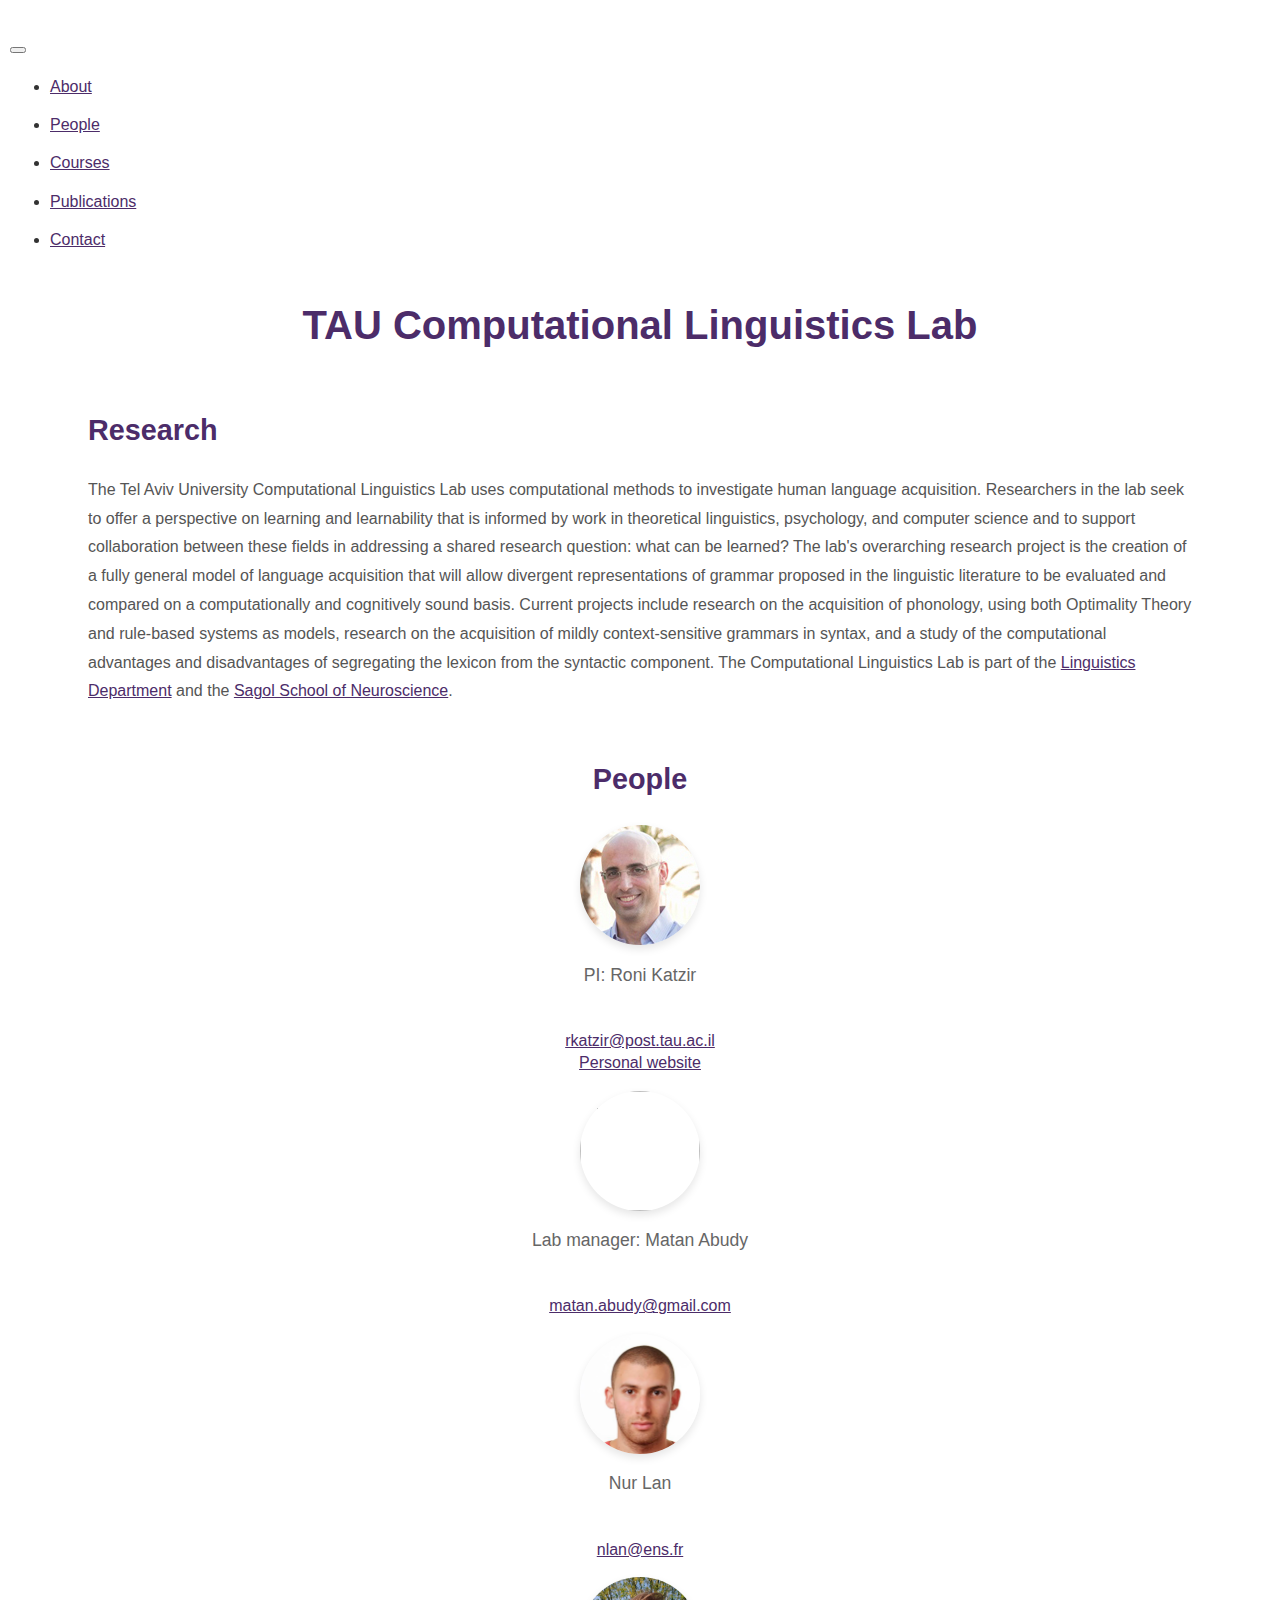
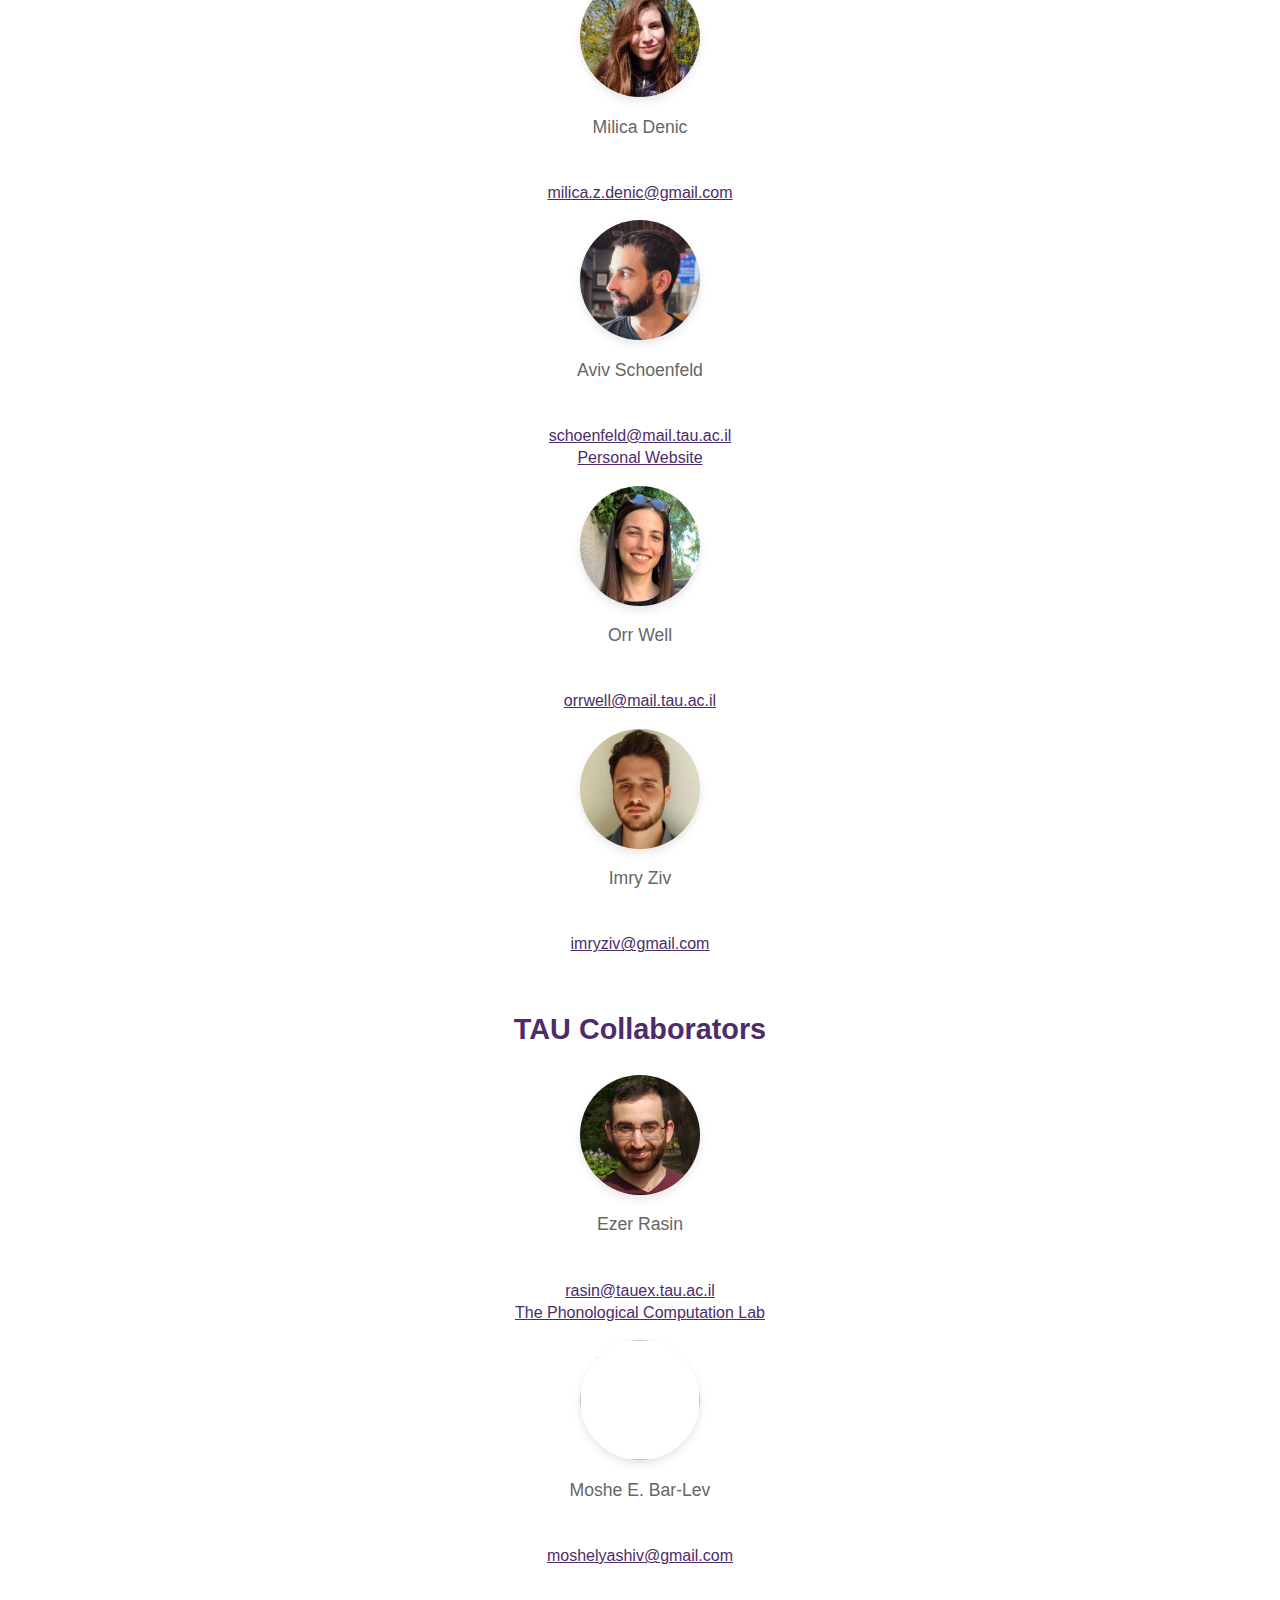
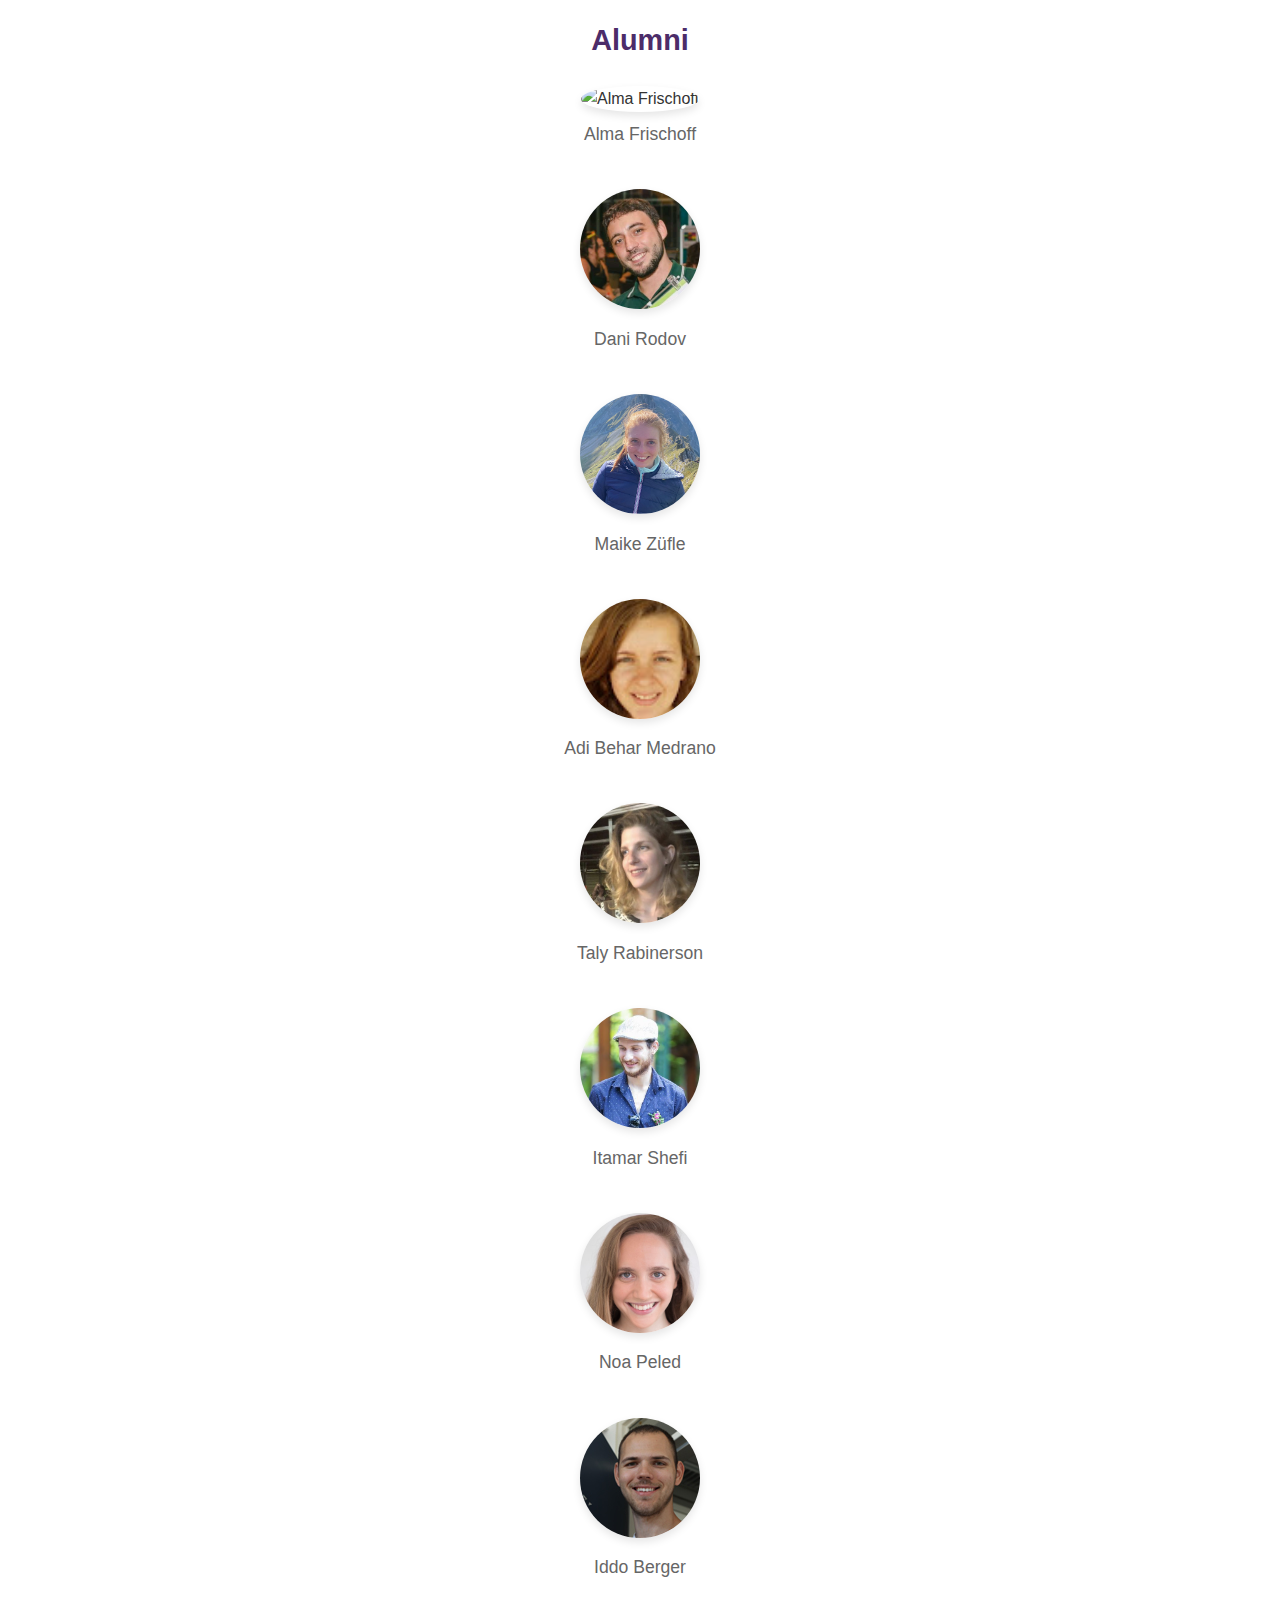
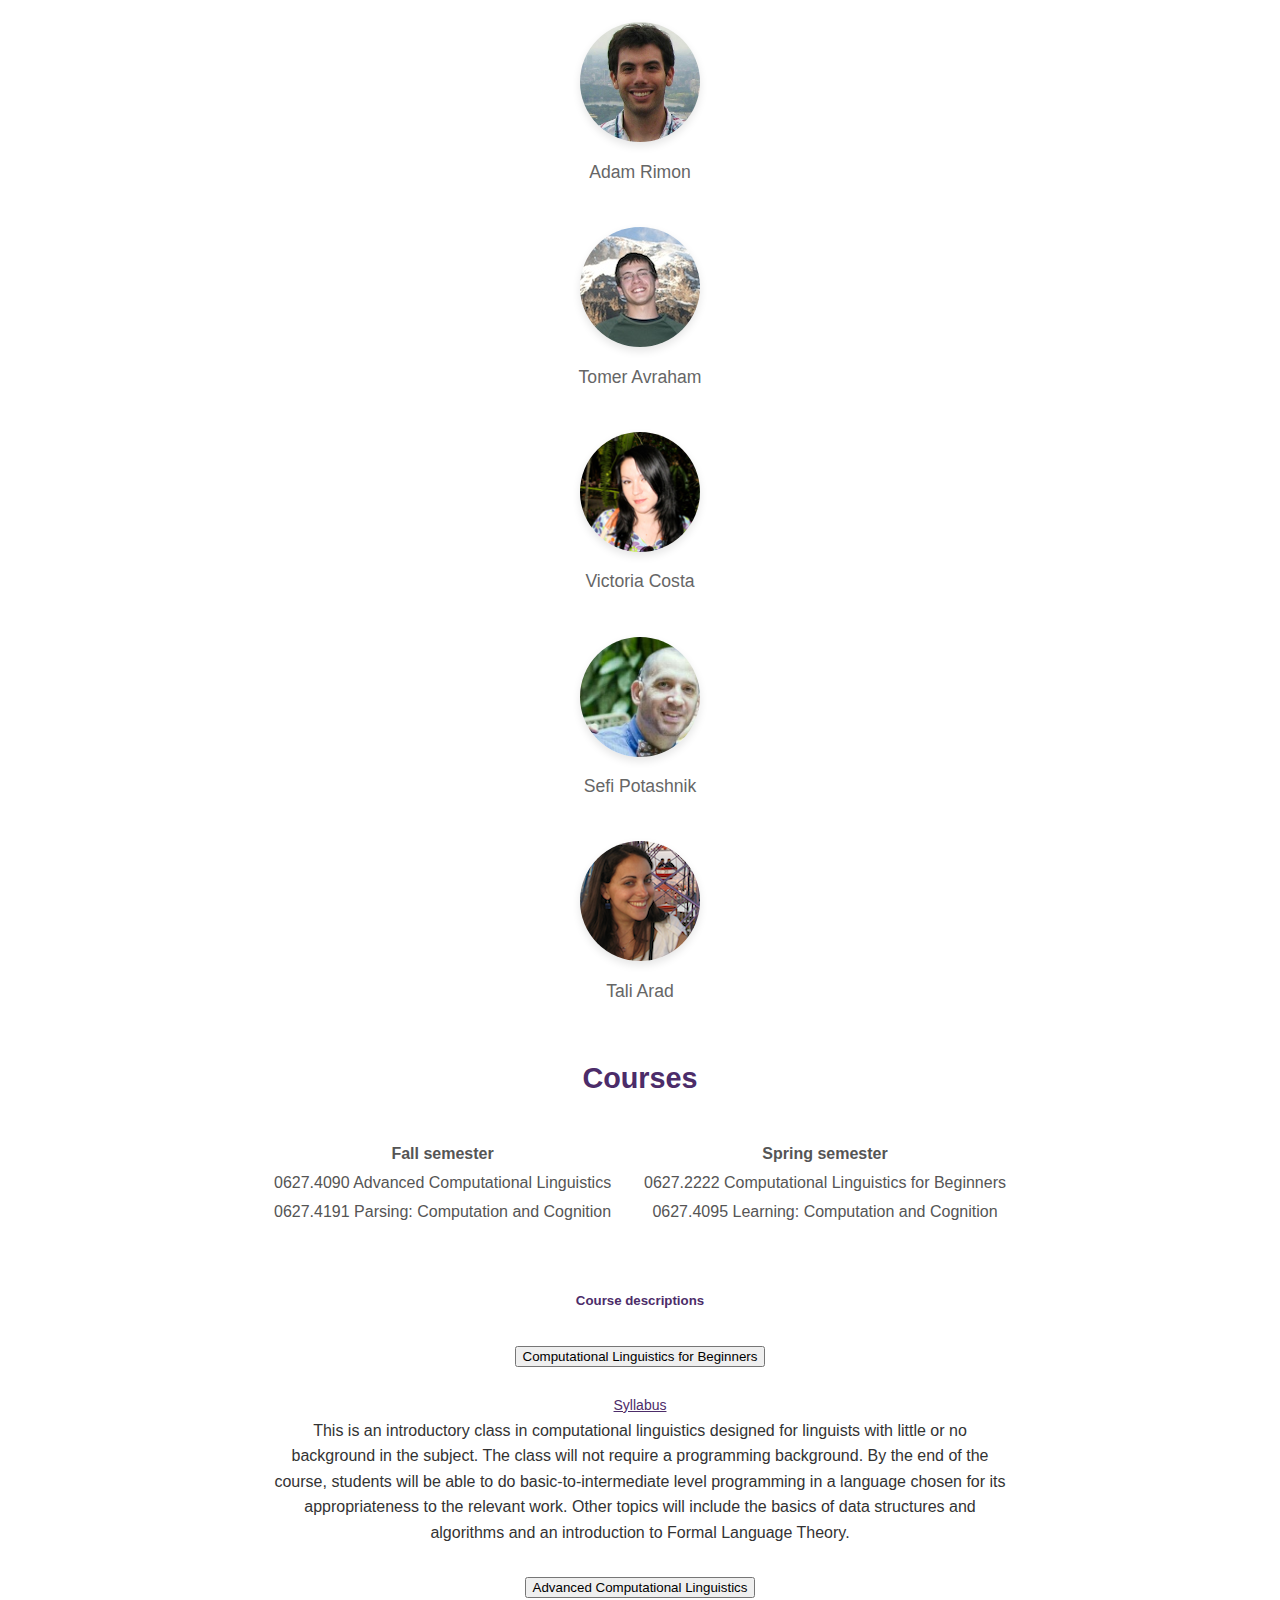
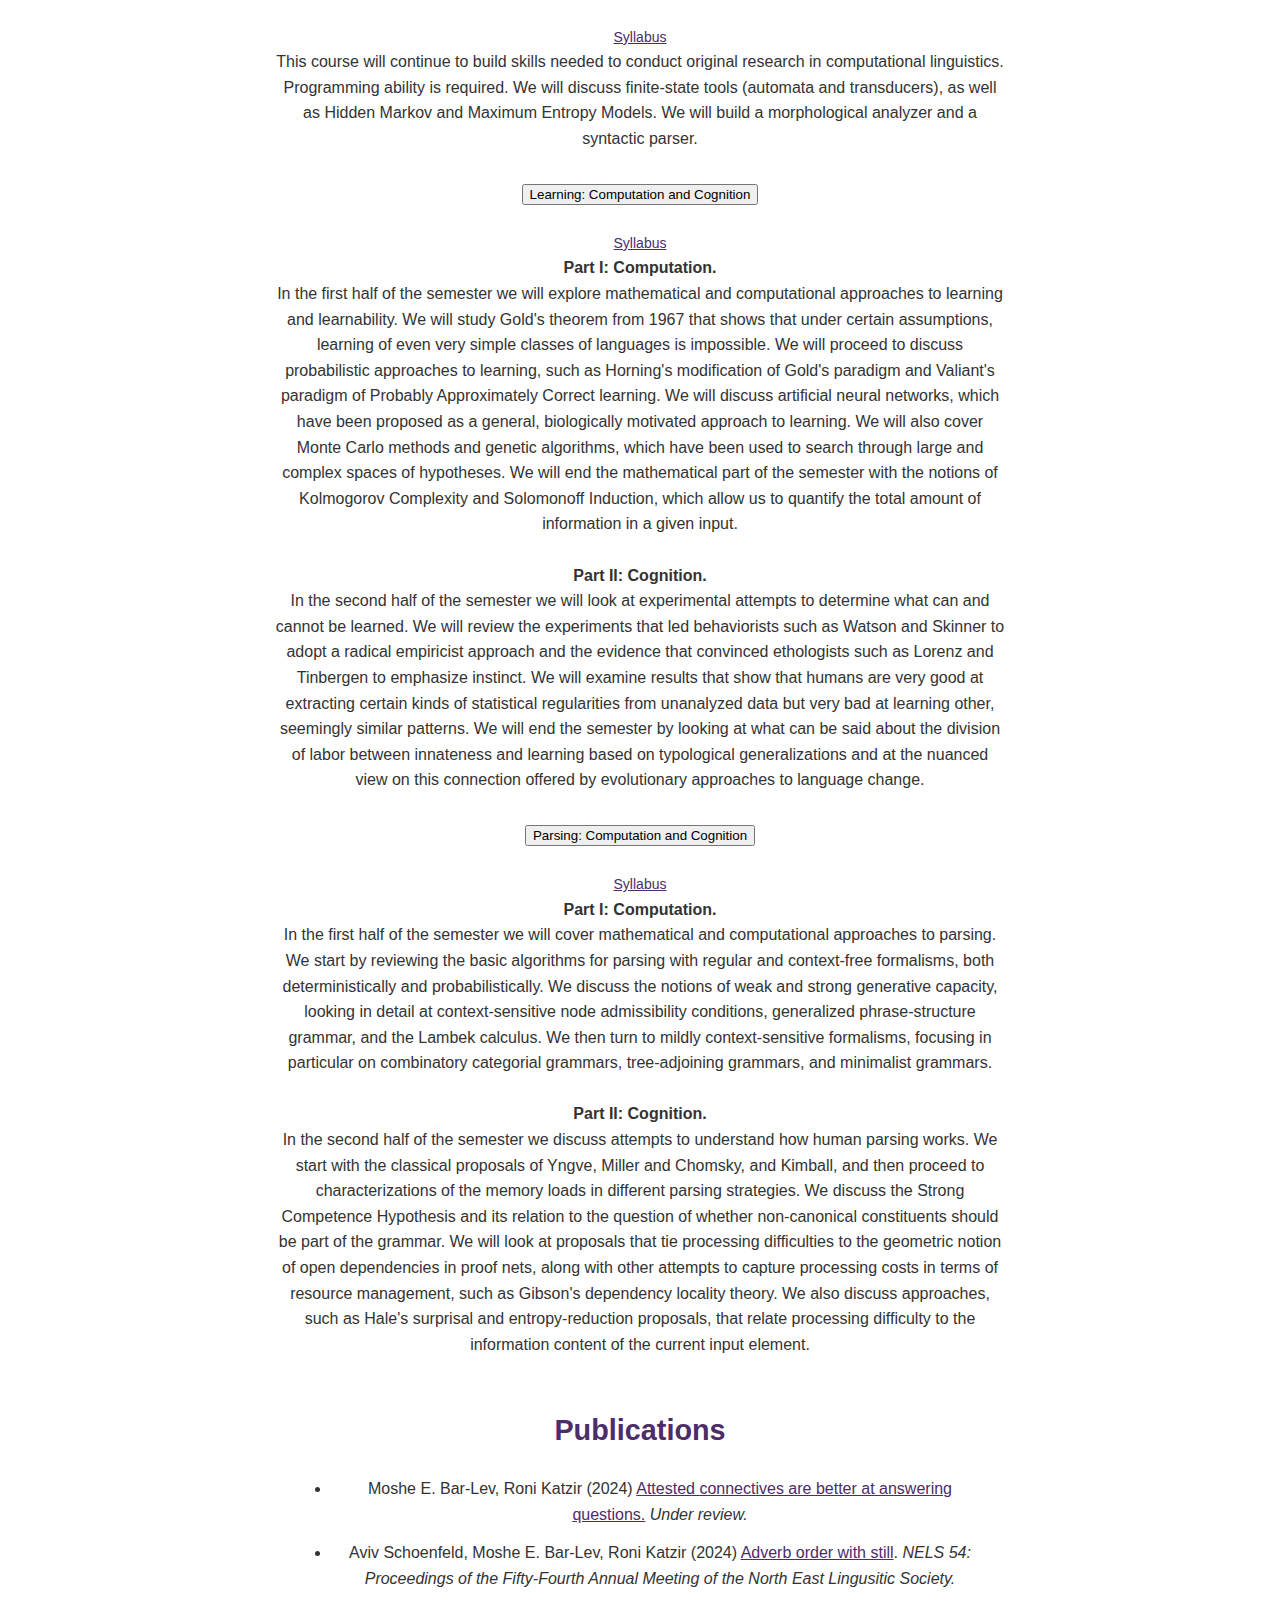
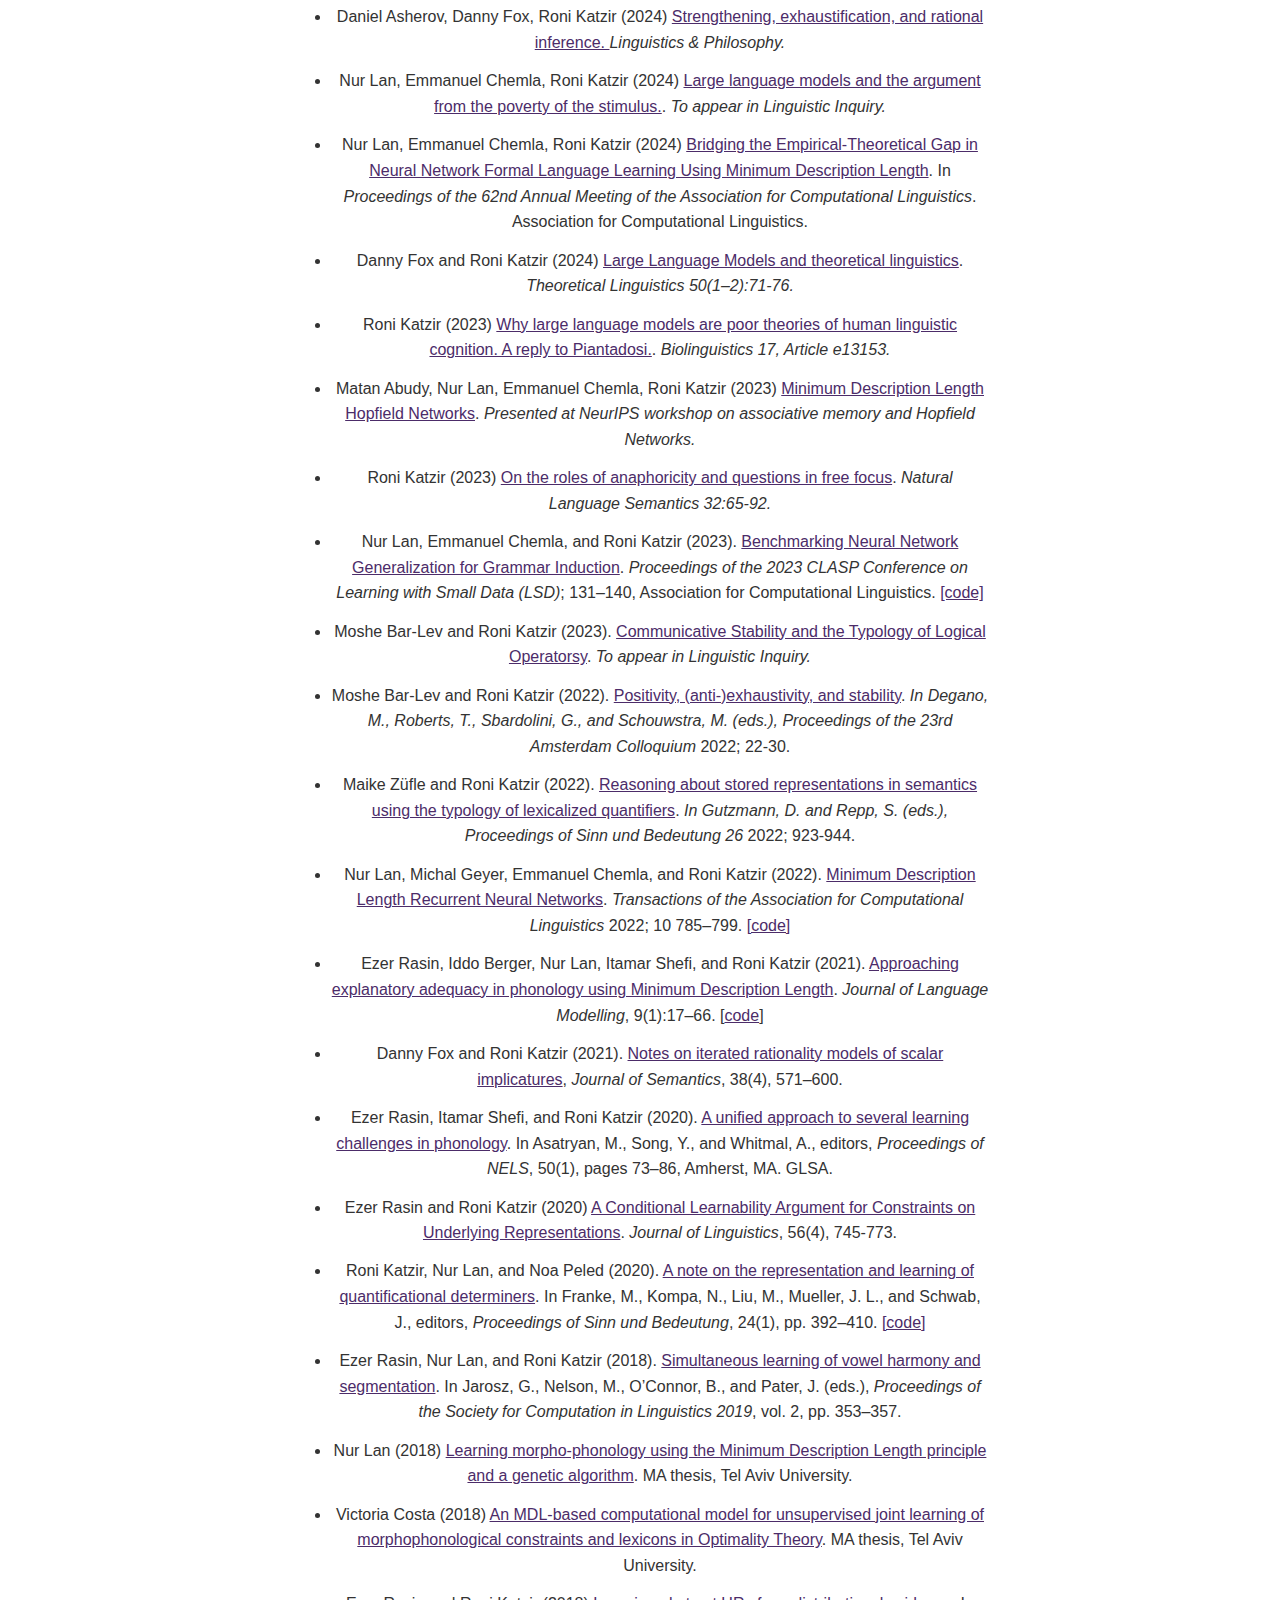
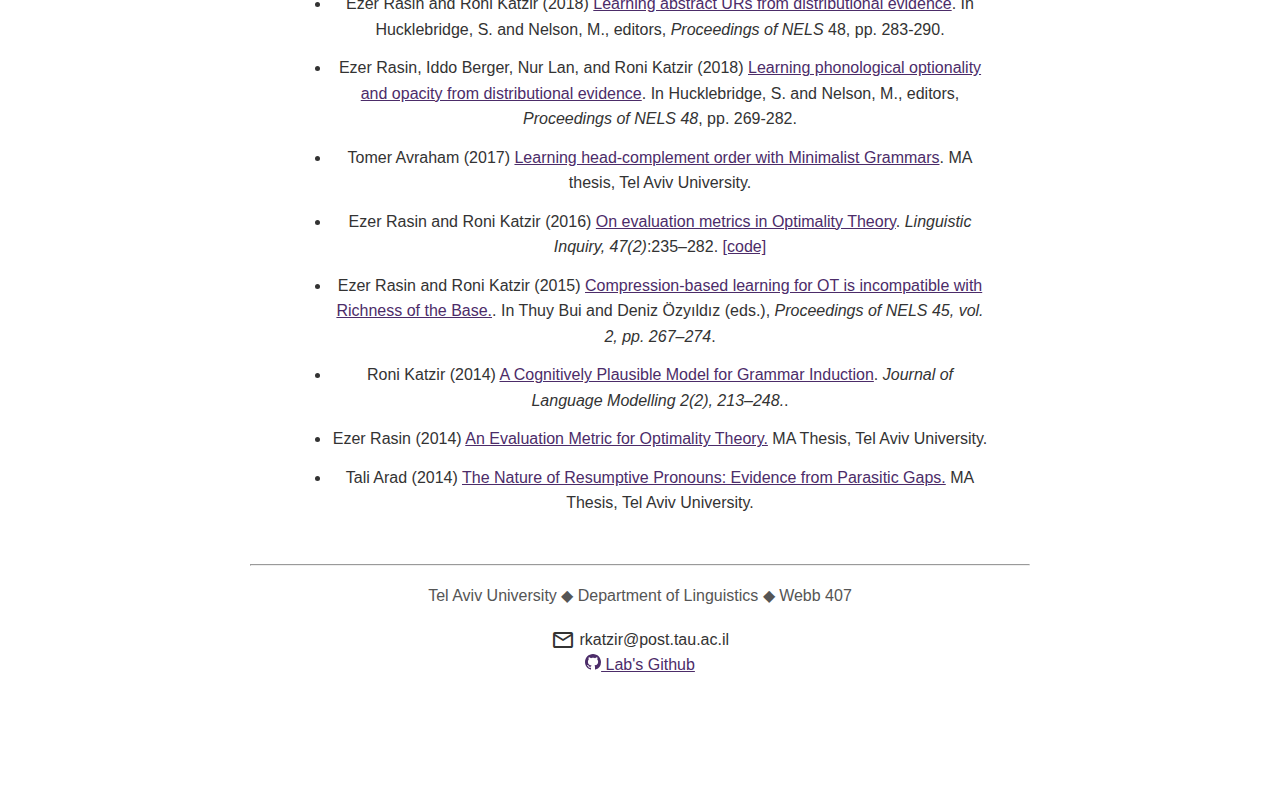
==== index.html @ 418bf346 "Reorganize alumni" ====
<!DOCTYPE html>
<html lang="en">

<head>
    <link rel="icon" href="images/tau.png">
    <meta charset="UTF-8">
    <meta name="viewport" content="width=device-width, initial-scale=1">
    <!-- Styles   -->
    <link href="https://cdn.jsdelivr.net/npm/bootstrap@5.1.0/dist/css/bootstrap.min.css" rel="stylesheet" integrity="sha384-KyZXEAg3QhqLMpG8r+8fhAXLRk2vvoC2f3B09zVXn8CA5QIVfZOJ3BCsw2P0p/We" crossorigin="anonymous">
    <link rel="stylesheet" type="text/css" href="style.css" />
    <link rel="preconnect" href="https://fonts.googleapis.com">
    <link rel="preconnect" href="https://fonts.gstatic.com" crossorigin>
    <link href="https://fonts.googleapis.com/css2?family=Montserrat&family=Roboto&family=IM+Fell+French+Canon&family=Noto+Sans+Mono&family=Ubuntu&display=swap" rel="stylesheet">
    <link href="https://fonts.googleapis.com/icon?family=Material+Icons" rel="stylesheet">
    <title>TAU Computational Linguistics Lab</title>
</head>

<body>
    <div class="container-lg home">
        <nav class="navbar navbar-expand-lg navbar-light bg-light sticky-top">
            <div class="container-lg" style="padding-left: 10px;">
                <button class="navbar-toggler" type="button" data-bs-toggle="collapse" data-bs-target="#navbarNav" aria-controls="navbarNav" aria-expanded="false" aria-label="Toggle navigation">
                    <span class="navbar-toggler-icon"></span>
                </button>
                <div class="collapse navbar-collapse" id="navbarNav">
                    <ul class="navbar-nav">
                        <li class="nav-item text-light">
                            <a class="nav-link" aria-current="page" href="#">About</a>
                        </li>
                        <li class="nav-item">
                            <a class="nav-link" href="#people">People</a>
                        </li>
                        <li class="nav-item">
                            <a class="nav-link" href="#courses">Courses</a>
                        </li>
                        <li class="nav-item">
                            <a class="nav-link" href="#publications">Publications</a>
                        </li>
                        <li class="nav-item">
                            <a class="nav-link" href="#contact">Contact</a>
                        </li>
                    </ul>
                </div>
            </div>
        </nav>
        <div class="content">
            <div class="title">
                <h1>TAU Computational Linguistics Lab</h1>
            </div>
            <section id="about">
                <div class="text-div">
                    <h3>Research</h3>
                    <p class="intro">
                        The Tel Aviv University Computational Linguistics Lab uses computational methods to investigate human language acquisition.
                        Researchers in the lab seek to offer a perspective on learning and learnability that is informed by work in theoretical linguistics, psychology, and computer science and to support collaboration between these fields in addressing a shared research question: what can be learned?
                        The lab's overarching research project is the creation of a fully general model of language acquisition that will allow divergent representations of grammar proposed in the linguistic literature to be evaluated and compared on a computationally and cognitively sound basis.
                        Current projects include research on the acquisition of phonology, using both Optimality Theory and rule-based systems as models, research on the acquisition of mildly context-sensitive grammars in syntax, and a study of the computational advantages and disadvantages of segregating the lexicon from the syntactic component.
                        The Computational Linguistics Lab is part of the <a href="http://humanities.tau.ac.il/linguistics_eng/">Linguistics Department</a> and the <a href="https://en-sagol.tau.ac.il/">Sagol School of Neuroscience</a>.
                    </p>
                </div>
            </section>
            <section id="people">
                <div class="text-div">
                    <center>
                        <h3>People</h3>
                    </center>
                    <div class="container people-container">
                        <div class="row justify-content-center">
                            <div class="col-6">
                                <img src="images/people/roni.jpg" class="person-picture">
                                <h6>PI: Roni Katzir</h6>
                                <p class="person-text">
                                    <a href="mailto:rkatzir@post.tau.ac.il">rkatzir@post.tau.ac.il</a><br>
                                    <a href="https://english.tau.ac.il/profile/rkatzir">Personal website</a>
                                </p>
                            </div>
                        </div>
                        <div class="row justify-content-center">
                            <div class="col-md-4 col-12">
                                <img src="images/people/matan.jpg" class="person-picture">
                                <h6>Lab manager: Matan Abudy</h6>
                                <p class="person-text">
                                    <a href="mailto:matan.abudy@gmail.com">matan.abudy@gmail.com</a>
                                </p>
                            </div>
                            <div class="col-md-4 col-6">
                                <img src="images/people/nur.jpg" class="person-picture" />
                                <h6>Nur Lan</h6>
                                <p class="person-text">
                                    <a href="mailto:nlan@ens.fr">nlan@ens.fr</a>
                                </p>
                            </div>
                            <div class="col-md-4 col-6">
                                <img src="images/people/milica.jpg" class="person-picture">
                                <h6>Milica Denic</h6>
                                <p class="person-text">
                                    <a href="mailto:milica.z.denic@gmail.com">milica.z.denic@gmail.com</a>
                                </p>
                            </div>
                            <div class="col-md-4 col-6">
                                <img src="images/people/aviv_s.jpg" class="person-picture">
                                <h6>Aviv Schoenfeld</h6>
                                <p class="person-text">
                                    <a href="mailto:schoenfeld@mail.tau.ac.il">schoenfeld@mail.tau.ac.il</a><br>
                                    <a href="https://avivschoenfeld.wordpress.com">Personal Website</a>
                                </p>
                            </div>
                            <div class="col-md-4 col-6">
                                <img src="images/people/Or_well.jpg" class="person-picture">
                                <h6>Orr Well</h6>
                                <p class="person-text">
                                    <a href="mailto:orrwell@mail.tau.ac.il">orrwell@mail.tau.ac.il</a>
                                </p>
                            </div>
                            <div class="col-md-4 col-6">
                                <img src="images/people/imry.jpg" class="person-picture">
                                <h6>Imry Ziv</h6>
                                <p class="person-text">
                                    <a href="mailto:imryziv@gmail.com">imryziv@gmail.com</a>
                                </p>
                            </div>
                        </div>
                        <section id="collab">
                            <div class="text-div">
                                <center>
                                    <h3>TAU Collaborators</h3>
                                </center>
                                <div class="container people-container">
                                    <div class="row">
                                        <div class="col-md-6 col-12">
                                            <img src="images/people/ezer.PNG" class="person-picture">
                                            <h6>Ezer Rasin</h6>
                                            <p class="person-text">
                                                <a href="mailto:rasin@tauex.tau.ac.il">rasin@tauex.tau.ac.il</a><br>
                                                <a href="https://pcomplab.github.io">The Phonological Computation Lab</a>
                                            </p>
                                        </div>
                                        <div class="col-md-6 col-12">
                                            <img src="images/people/moish.png" class="person-picture">
                                            <h6>Moshe E. Bar-Lev</h6>
                                            <p class="person-text">
                                                <a href="mailto:moshelyashiv@gmail.com">moshelyashiv@gmail.com</a>
                                            </p>
                                        </div>
                                    </div>
                        </section>
                        <section id="alumni">
                            <div class="text-div">
                                <center>
                                    <h3>Alumni</h3>
                                </center>
                                <div class="container people-container">
                                    <div class="row">
                                        <div class="col-md-4 col-sm-6 col-12">
                                            <img src="images/people/Alma Frischoff.jpeg" class="person-picture" alt="Alma Frischoff">
                                            <h6>Alma Frischoff</h6>
                                        </div>
                                        <div class="col-md-4 col-sm-6 col-12">
                                            <img src="images/people/danni.PNG" class="person-picture" alt="Dani Rodov">
                                            <h6>Dani Rodov</h6>
                                        </div>
                                        <div class="col-md-4 col-sm-6 col-12">
                                            <img src="images/people/maike.png" class="person-picture" alt="Maike Züfle">
                                            <h6>Maike Züfle</h6>
                                        </div>
                                        <div class="col-md-4 col-sm-6 col-12">
                                            <img src="images/people/adi.png" class="person-picture" alt="Adi Behar Medrano">
                                            <h6>Adi Behar Medrano</h6>
                                        </div>
                                        <div class="col-md-4 col-sm-6 col-12">
                                            <img src="images/people/taly.jpeg" class="person-picture" alt="Taly Rabinerson">
                                            <h6>Taly Rabinerson</h6>
                                        </div>
                                        <div class="col-md-4 col-sm-6 col-12">
                                            <img src="images/people/itamar.png" class="person-picture" alt="Itamar Shefi">
                                            <h6>Itamar Shefi</h6>
                                        </div>
                                        <div class="col-md-4 col-sm-6 col-12">
                                            <img src="images/people/noa.jpg" class="person-picture" alt="Noa Peled">
                                            <h6>Noa Peled</h6>
                                        </div>
                                        <div class="col-md-4 col-sm-6 col-12">
                                            <img src="images/people/iddo.jpg" class="person-picture" alt="Iddo Berger">
                                            <h6>Iddo Berger</h6>
                                        </div>
                                        <div class="col-md-4 col-sm-6 col-12">
                                            <img src="images/people/adam.png" class="person-picture" alt="Adam Rimon">
                                            <h6>Adam Rimon</h6>
                                        </div>
                                        <div class="col-md-4 col-sm-6 col-12">
                                            <img src="images/people/tomer.JPG" class="person-picture" alt="Tomer Avraham">
                                            <h6>Tomer Avraham</h6>
                                        </div>
                                        <div class="col-md-4 col-sm-6 col-12">
                                            <img src="images/people/victoria.jpg" class="person-picture" alt="Victoria Costa">
                                            <h6>Victoria Costa</h6>
                                        </div>
                                        <div class="col-md-4 col-sm-6 col-12">
                                            <img src="images/people/sefi.jpg" class="person-picture" alt="Sefi Potashnik">
                                            <h6>Sefi Potashnik</h6>
                                        </div>
                                        <div class="col-md-4 col-sm-6 col-12">
                                            <img src="images/people/tali.png" class="person-picture" alt="Tali Arad">
                                            <h6>Tali Arad</h6>
                                        </div>
                                    </div>
                                </div>
                            </div>
                        </section>
                        <section id="courses">
                            <div class="text-div">
                                <h3>Courses</h3>
                                <div class="card col-sm-9">
                                    <div class="card-body">
                                        <p>
                                            <b>Fall semester</b>
                                            <br />
                                            0627.4090 Advanced Computational Linguistics<br />
                                            0627.4191 Parsing: Computation and Cognition
                                        </p>
                                        <p>
                                            <b>Spring semester</b>
                                            <br />
                                            0627.2222 Computational Linguistics for Beginners<br />
                                            0627.4095 Learning: Computation and Cognition
                                        </p>
                                    </div>
                                </div>
                                <br>
                                <h5>Course descriptions</h5>
                                <div class="accordion accordion-flush" id="accordionFlushExample">
                                    <div class="accordion-item">
                                        <h2 class="accordion-header" id="flush-headingOne">
                                            <button class="accordion-button collapsed" type="button" data-bs-toggle="collapse" data-bs-target="#flush-collapseOne" aria-expanded="false" aria-controls="flush-collapseOne">
                                                Computational Linguistics for Beginners
                                            </button>
                                        </h2>
                                        <div id="flush-collapseOne" class="accordion-collapse collapse" aria-labelledby="flush-headingOne" data-bs-parent="#accordionFlushExample">
                                            <div class="accordion-body text-start">
                                                <a href="http://www2.tau.ac.il/yedion/syllabus.asp?year=2013&amp;course=0627222201" class="syllabus">Syllabus</a><br>
                                                This is an introductory class in computational linguistics designed for linguists with little or no background in the subject. The class will not require a programming background. By the end of the course, students will be able to do basic-to-intermediate level programming in a language chosen for its appropriateness to the relevant work. Other topics will include the basics of data structures and algorithms and an introduction to Formal Language Theory.
                                            </div>
                                        </div>
                                    </div>
                                    <div class="accordion-item">
                                        <h2 class="accordion-header" id="flush-headingTwo">
                                            <button class="accordion-button collapsed" type="button" data-bs-toggle="collapse" data-bs-target="#flush-collapseTwo" aria-expanded="false" aria-controls="flush-collapseTwo">
                                                Advanced Computational Linguistics
                                            </button>
                                        </h2>
                                        <div id="flush-collapseTwo" class="accordion-collapse collapse" aria-labelledby="flush-headingTwo" data-bs-parent="#accordionFlushExample">
                                            <div class="accordion-body text-start">
                                                <a href="http://www2.tau.ac.il/yedion/syllabus.asp?year=2013&amp;course=0627222301" class="syllabus">Syllabus</a><br>
                                                This course will continue to build skills needed to conduct original research in computational linguistics. Programming ability is required. We will discuss finite-state tools (automata and transducers), as well as Hidden Markov and Maximum Entropy Models. We will build a morphological analyzer and a syntactic parser.
                                            </div>
                                        </div>
                                    </div>
                                    <div class="accordion-item">
                                        <h2 class="accordion-header" id="flush-headingThree">
                                            <button class="accordion-button collapsed" type="button" data-bs-toggle="collapse" data-bs-target="#flush-collapseThree" aria-expanded="false" aria-controls="flush-collapseThree">
                                                Learning: Computation and Cognition
                                            </button>
                                        </h2>
                                        <div id="flush-collapseThree" class="accordion-collapse collapse" aria-labelledby="flush-headingThree" data-bs-parent="#accordionFlushExample">
                                            <div class="accordion-body text-start">
                                                <a href="http://www2.tau.ac.il/yedion/syllabus.asp?year=2013&amp;course=0627377701" class="syllabus">Syllabus</a><br>
                                                <b>Part I: Computation.</b><br /> In the first half of the semester we will explore mathematical and computational approaches to learning and learnability. We will study Gold's theorem from 1967 that shows that under certain assumptions, learning of even very simple classes of languages is impossible. We will proceed to discuss probabilistic approaches to learning, such as Horning's modification of Gold's paradigm and Valiant's paradigm of Probably Approximately Correct learning. We will discuss artificial neural networks, which have been proposed as a general, biologically motivated approach to learning. We will also cover Monte Carlo methods and genetic algorithms, which have been used to search through large and complex spaces of hypotheses. We will end the mathematical part of the semester with the notions of Kolmogorov Complexity and Solomonoff Induction, which allow us to quantify the total amount of information in a given input.
                                                <br /><br />
                                                <b>Part II: Cognition.</b><br /> In the second half of the semester we will look at experimental attempts to determine what can and cannot be learned. We will review the experiments that led behaviorists such as Watson and Skinner to adopt a radical empiricist approach and the evidence that convinced ethologists such as Lorenz and Tinbergen to emphasize instinct. We will examine results that show that humans are very good at extracting certain kinds of statistical regularities from unanalyzed data but very bad at learning other, seemingly similar patterns. We will end the semester by looking at what can be said about the division of labor between innateness and learning based on typological generalizations and at the nuanced view on this connection offered by evolutionary approaches to language change.
                                            </div>
                                        </div>
                                    </div>
                                    <div class="accordion-item">
                                        <h2 class="accordion-header" id="flush-headingFour">
                                            <button class="accordion-button collapsed" type="button" data-bs-toggle="collapse" data-bs-target="#flush-collapseFour" aria-expanded="false" aria-controls="flush-collapseFour">
                                                Parsing: Computation and Cognition
                                            </button>
                                        </h2>
                                        <div id="flush-collapseFour" class="accordion-collapse collapse" aria-labelledby="flush-headingThree" data-bs-parent="#accordionFlushExample">
                                            <div class="accordion-body text-start">
                                                <a href="http://www2.tau.ac.il/yedion/syllabus.asp?year=2013&amp;course=0627419101" class="syllabus">Syllabus</a><br>
                                                <b>Part I: Computation.</b><br /> In the first half of the semester we will cover mathematical and computational approaches to parsing. We start by reviewing the basic algorithms for parsing with regular and context-free formalisms, both deterministically and probabilistically. We discuss the notions of weak and strong generative capacity, looking in detail at context-sensitive node admissibility conditions, generalized phrase-structure grammar, and the Lambek calculus. We then turn to mildly context-sensitive formalisms, focusing in particular on combinatory categorial grammars, tree-adjoining grammars, and minimalist grammars.
                                                <br /><br />
                                                <b>Part II: Cognition.</b><br /> In the second half of the semester we discuss attempts to understand how human parsing works. We start with the classical proposals of Yngve, Miller and Chomsky, and Kimball, and then proceed to characterizations of the memory loads in different parsing strategies. We discuss the Strong Competence Hypothesis and its relation to the question of whether non-canonical constituents should be part of the grammar. We will look at proposals that tie processing difficulties to the geometric notion of open dependencies in proof nets, along with other attempts to capture processing costs in terms of resource management, such as Gibson's dependency locality theory. We also discuss approaches, such as Hale's surprisal and entropy-reduction proposals, that relate processing difficulty to the information content of the current input element.
                                            </div>
                                        </div>
                                    </div>
                                </div>
                            </div>
                        </section>
                        <section id="publications">
                            <div class="text-div text-start">
                                <h3>Publications</h3>
                                <ul class="publication-list text-start">
                                    <li>
                                        Moshe E. Bar-Lev, Roni Katzir (2024) <a href="https://lingbuzz.net/lingbuzz/007583">Attested connectives are better at answering questions.</a> <i>Under review.</i>
                                    </li>
                                    <li>
                                        Aviv Schoenfeld, Moshe E. Bar-Lev, Roni Katzir (2024) <a href="https://ling.auf.net/lingbuzz/008324">Adverb order with still</a>. <i>NELS 54: Proceedings of the Fifty-Fourth Annual Meeting of the North East Lingusitic Society.</i>
                                    </li>
                                    <li>
                                        Daniel Asherov, Danny Fox, Roni Katzir (2024) <a href="https://link.springer.com/article/10.1007/s10988-023-09406-0"> Strengthening, exhaustification, and rational inference. </a> <i>Linguistics & Philosophy.</i>
                                    </li>
                                    <li>
                                        Nur Lan, Emmanuel Chemla, Roni Katzir (2024) <a href="files/LLMs-and-APS-Lan-Chemla-Katzir.pdf">Large language models and the argument from the poverty of the stimulus.</a>. <i>To appear in Linguistic Inquiry.</i>
                                    </li>
                                    <li>
                                        Nur Lan, Emmanuel Chemla, Roni Katzir (2024) <a href="https://aclanthology.org/2024.acl-long.713/">Bridging the Empirical-Theoretical Gap in Neural Network Formal Language Learning Using Minimum Description Length</a>. In <i>Proceedings of the 62nd Annual Meeting of the Association for Computational Linguistics</i>. Association for Computational Linguistics.
                                    </li>
                                    <li>
                                        Danny Fox and Roni Katzir (2024) <a href="https://english.tau.ac.il/sites/personal.tau.ac.il/files/media_server/1213/FoxKatzir%202024%20Large%20Language%20Models%20and%20theoretical%20linguistics.pdf"> Large Language Models and theoretical linguistics</a>. <i>Theoretical Linguistics 50(1–2):71-76.</i>
                                    </li>
                                    <li>
                                        Roni Katzir (2023) <a href="https://doi.org/10.5964/bioling.13153"> Why large language models are poor theories of human linguistic cognition. A reply to Piantadosi.</a>. <i>Biolinguistics 17, Article e13153.</i>
                                    </li>
                                    <li>
                                        Matan Abudy, Nur Lan, Emmanuel Chemla, Roni Katzir (2023) <a href="http://arxiv.org/abs/2311.06518">Minimum Description Length Hopfield Networks</a>. <i>Presented at NeurIPS workshop on associative memory and Hopfield Networks.</i>
                                    </li>
                                    <li>
                                        Roni Katzir (2023) <a href="https://link.springer.com/article/10.1007/s11050-023-09214-z"> On the roles of anaphoricity and questions in free focus</a>. <i>Natural Language Semantics 32:65-92.</i>
                                    </li>
                                    <li>
                                        Nur Lan, Emmanuel Chemla, and Roni Katzir (2023). <a href="https://aclanthology.org/2023.clasp-1.15/">Benchmarking Neural Network Generalization for Grammar Induction</a>. <i>Proceedings of the 2023 CLASP Conference on Learning with Small Data (LSD)</i>; 131–140, Association for Computational Linguistics. <a href="https://github.com/taucompling/bliss">[code]</a>
                                    </li>
                                    <li>
                                        Moshe Bar-Lev and Roni Katzir (2023). <a href="https://direct.mit.edu/ling/article-abstract/doi/10.1162/ling_a_00497/114274/Communicative-Stability-and-the-Typology-of">Communicative Stability and the Typology of Logical Operatorsy</a>. <i>To appear in Linguistic Inquiry.</i>
                                    </li>
                                    <li>
                                        Moshe Bar-Lev and Roni Katzir (2022). <a href="https://www.dropbox.com/s/coyx5gs26q3bwro/Proceedings2022-pages-30-37.pdf?dl=0">Positivity, (anti-)exhaustivity, and stability</a>. <i>In Degano, M., Roberts, T., Sbardolini, G., and Schouwstra, M. (eds.), Proceedings of the 23rd Amsterdam Colloquium</i> 2022; 22-30.
                                    </li>
                                    <li>
                                        Maike Züfle and Roni Katzir (2022). <a href="https://ojs.ub.uni-konstanz.de/sub/index.php/sub/article/view/1038">Reasoning about stored representations in semantics using the typology of lexicalized quantifiers</a>. <i>In Gutzmann, D. and Repp, S. (eds.), Proceedings of Sinn und Bedeutung 26</i> 2022; 923-944.
                                    </li>
                                    <li>
                                        Nur Lan, Michal Geyer, Emmanuel Chemla, and Roni Katzir (2022). <a href="https://direct.mit.edu/tacl/article/doi/10.1162/tacl_a_00489/112499/Minimum-Description-Length-Recurrent-Neural">Minimum Description Length Recurrent Neural Networks</a>. <i>Transactions of the Association for Computational Linguistics</i> 2022; 10 785–799. <a href="https://github.com/taucompling/mdlrnn">[code]</a>
                                    </li>
                                    <li>
                                        Ezer Rasin, Iddo Berger, Nur Lan, Itamar Shefi, and Roni Katzir (2021). <a href="https://jlm.ipipan.waw.pl/index.php/JLM/article/view/266">Approaching explanatory adequacy in phonology using Minimum Description Length</a>. <i>Journal of Language Modelling</i>, 9(1):17–66. [<a href="https://github.com/taucompling/morphophonology_spe">code</a>]
                                    </li>
                                    <li>
                                        Danny Fox and Roni Katzir (2021). <a href="https://academic.oup.com/jos/advance-article/doi/10.1093/jos/ffab015/6433054?guestAccessKey=1d438498-6756-47ad-a825-020fd24f77b2">Notes on iterated rationality models of scalar implicatures</a>, <i>Journal of Semantics</i>, 38(4), 571–600.
                                    </li>
                                    <li>
                                        Ezer Rasin, Itamar Shefi, and Roni Katzir (2020). <a href="papers/RasinShefiKatzir2020_UnifiedApproach.pdf">A unified approach to several learning challenges in phonology</a>. In Asatryan, M., Song, Y., and Whitmal, A., editors, <i>Proceedings of NELS</i>, 50(1), pages 73–86, Amherst, MA. GLSA.
                                    </li>
                                    <li>
                                        Ezer Rasin and Roni Katzir (2020) <a href="papers/RasinKatzir 2020 A conditional learnability argument for constraints on underlying representations.pdf"> A Conditional Learnability Argument for Constraints on Underlying Representations</a>. <i>Journal of Linguistics</i>, 56(4), 745-773.
                                    </li>
                                    <li>
                                        Roni Katzir, Nur Lan, and Noa Peled (2020). <a href="papers/Katzir Lan Peled 2020.pdf">A note on the representation and learning of quantificational determiners</a>. In Franke, M., Kompa, N., Liu, M., Mueller, J. L., and Schwab, J., editors, <i>Proceedings of Sinn und Bedeutung</i>, 24(1), pp. 392–410. <a href="https://gitlab.com/taucompling/semantic_automata">[code]</a>
                                    </li>
                                    <li>
                                        Ezer Rasin, Nur Lan, and Roni Katzir (2018). <a href="papers/RasinLanKatzir 2018 Simultaneous learning of vowel harmony and segmentation.pdf">Simultaneous learning of vowel harmony and segmentation</a>. In Jarosz, G., Nelson, M., O’Connor, B., and Pater, J. (eds.), <i>Proceedings of the Society for Computation in Linguistics 2019</i>, vol. 2, pp. 353–357.
                                    </li>
                                    <!--                    <li>-->
                                    <!--                        Ezer Rasin, Iddo Berger, Nur Lan, and Roni Katzir (2018) <a href="papers/RasinBergerLanKatzir 2018 Learning rule-based morpho-phonology.pdf">Learning rule-based morphophonology</a>. Ms., MIT and Tel Aviv University (submitted). <a href="https://github.com/taucompling/morphophonology_spe">[code]</a>-->
                                    <!--                    </li>-->
                                    <li>
                                        Nur Lan (2018) <a href="papers/Nur_Lan_MA_2018.pdf">Learning morpho-phonology using the Minimum Description Length principle and a genetic algorithm</a>. MA thesis, Tel Aviv University.
                                    </li>
                                    <li>
                                        Victoria Costa (2018) <a href="papers/Costa 2018 An MDL-based computational model for unsupervised joint learning of morphophonological constraints and lexicons in Optimality Theory.pdf">An MDL-based computational model for unsupervised joint learning of morphophonological constraints and lexicons in Optimality Theory</a>. MA thesis, Tel Aviv University.
                                    </li>
                                    <li>
                                        Ezer Rasin and Roni Katzir (2018) <a href="papers/RasinKatzir 2018 Learning abstract URs from distributional evidence.pdf">Learning abstract URs from distributional evidence</a>. In Hucklebridge, S. and Nelson, M., editors, <i>Proceedings of NELS</i> 48, pp. 283-290.
                                    </li>
                                    <li>
                                        Ezer Rasin, Iddo Berger, Nur Lan, and Roni Katzir (2018) <a href="papers/RasinBergerLanKatzir 2018 Learning phonological optionality and opacity from distributional evidence.pdf">Learning phonological optionality and opacity from distributional evidence</a>. In Hucklebridge, S. and Nelson, M., editors, <i>Proceedings of NELS 48</i>, pp. 269-282.
                                    </li>
                                    <li>
                                        Tomer Avraham (2017) <a href="papers/Tomer_Avraham_MA_2017.pdf">Learning head-complement order with Minimalist Grammars</a>. MA thesis, Tel Aviv University.
                                    </li>
                                    <li>
                                        Ezer Rasin and Roni Katzir (2016) <a href="papers/RasinKatzir 2016 On evaluation metrics in Optimality Theory.pdf">On evaluation metrics in Optimality Theory</a>. <i>Linguistic Inquiry, 47(2)</i>:235–282. <a href="https://github.com/taucompling/otml">[code]</a>
                                    </li>
                                    <li>
                                        Ezer Rasin and Roni Katzir (2015) <a href="papers/RasinKatzir 2015 Compression-based learning for OT is incompatible with Richness of the Base.pdf">Compression-based learning for OT is incompatible with Richness of the Base.</a>. In Thuy Bui and Deniz Özyıldız (eds.), <i>Proceedings of NELS 45, vol. 2, pp. 267–274</i>.
                                    </li>
                                    <li>
                                        Roni Katzir (2014) <a href="http://jlm.ipipan.waw.pl/index.php/JLM/article/view/85">A Cognitively Plausible Model for Grammar Induction</a>. <i>Journal of Language Modelling 2(2), 213–248.</i>.
                                    </li>
                                    <li>
                                        Ezer Rasin (2014) <a href="http://humanities1.tau.ac.il/linguistics_eng/images/stories/Ezer_Rasin_MA_2014.pdf">An Evaluation Metric for Optimality Theory.</a> MA Thesis, Tel Aviv University.
                                    </li>
                                    <li>
                                        Tali Arad (2014) <a href="http://humanities1.tau.ac.il/linguistics_eng/images/stories/Tali_Arad_MA_2014.pdf">The Nature of Resumptive Pronouns: Evidence from Parasitic Gaps.</a> MA Thesis, Tel Aviv University.
                                    </li>
                                </ul>
                            </div>
                        </section>
                        <section id="contact">
                            <hr>
                            <p class="contact">
                                Tel Aviv University ◆ Department of Linguistics ◆ Webb 407
                                <div>
                                    <span class="material-icons inline-icon"> mail_outline </span> rkatzir@post.tau.ac.il <br />
                                    <a href="https://github.com/taucompling"><svg xmlns="http://www.w3.org/2000/svg" width="16" height="16" fill="currentColor" class="bi bi-github" viewBox="0 0 16 16">
                                            <path d="M8 0C3.58 0 0 3.58 0 8c0 3.54 2.29 6.53 5.47 7.59.4.07.55-.17.55-.38 0-.19-.01-.82-.01-1.49-2.01.37-2.53-.49-2.69-.94-.09-.23-.48-.94-.82-1.13-.28-.15-.68-.52-.01-.53.63-.01 1.08.58 1.23.82.72 1.21 1.87.87 2.33.66.07-.52.28-.87.51-1.07-1.78-.2-3.64-.89-3.64-3.95 0-.87.31-1.59.82-2.15-.08-.2-.36-1.02.08-2.12 0 0 .67-.21 2.2.82.64-.18 1.32-.27 2-.27.68 0 1.36.09 2 .27 1.53-1.04 2.2-.82 2.2-.82.44 1.1.16 1.92.08 2.12.51.56.82 1.27.82 2.15 0 3.07-1.87 3.75-3.65 3.95.29.25.54.73.54 1.48 0 1.07-.01 1.93-.01 2.2 0 .21.15.46.55.38A8.012 8.012 0 0 0 16 8c0-4.42-3.58-8-8-8z" />
                                        </svg> Lab's Github</a>
                                </div>
                            </p>
                        </section>
                    </div>
                </div>
                <script src="https://cdn.jsdelivr.net/npm/bootstrap@5.1.0/dist/js/bootstrap.bundle.min.js" integrity="sha384-U1DAWAznBHeqEIlVSCgzq+c9gqGAJn5c/t99JyeKa9xxaYpSvHU5awsuZVVFIhvj" crossorigin="anonymous"></script>
</body>

</html>
---- style.css ----
:root {
    --primary-color: #4C2C69;
    --accent-color: #A56CC1;
    --background-color: #f7f7f7;
    --text-color: #333;
    --heading-color: #2C2C54;
    --secondary-text-color: #4A4A4A;
    --light-text-color: #555;
    --link-hover-color: #A56CC1;
    --font-family: 'Helvetica Neue', Arial, sans-serif;
    --font-size-base: 1rem;
    --font-size-lg: 2.5rem;
    --font-size-sm: 0.875rem;
    --line-height-base: 1.6;
    --line-height-lg: 1.8;
    --margin-base: 1rem;
    --margin-lg: 2.5rem;
    --max-content-width: 1200px;
}

body {
    background: var(--background-color);
    font-family: var(--font-family);
    font-weight: 400;
    color: var(--text-color);
    line-height: var(--line-height-base);
    padding: 0;
    margin: 0;
}

h1 {
    font-size: var(--font-size-lg);
    text-align: center;
    font-weight: 600;
    color: var(--heading-color);
    margin-bottom: 1.5rem;
}

h3 {
    font-size: 1.8rem;
    line-height: var(--line-height-lg);
    margin-bottom: 1.2rem;
    color: var(--secondary-text-color);
}

p {
    font-size: var(--font-size-base);
    line-height: var(--line-height-lg);
    margin-bottom: var(--margin-base);
    color: var(--light-text-color);
}

li {
    margin-bottom: 0.8rem;
    font-size: var(--font-size-base);
}

h1, h2, h3, h4, h5, h6, a {
    color: var(--primary-color);
}

h6 {
    margin-top: 0.5rem;
    font-size: 1.1rem;
    font-weight: 500;
    color: #666;
}

section {
    margin-top: 3rem;
    padding: 0 1.5rem;
}

.content {
    margin: var(--margin-lg) auto;
    max-width: var(--max-content-width);
    padding: 0 1rem;
}

.text-div {
    margin: 1.5rem;
}

.container-lg {
    padding: 0;
}

.syllabus {
    font-size: var(--font-size-sm);
}

.card-body {
    display: flex;
    justify-content: space-between;
    gap: 1.5rem;
    flex-wrap: wrap;
}

.home {
    background: white;
    padding: 2rem 0;
}

.people-container {
    text-align: center;
    width: 75%;
    margin: 0 auto;
}

.person-picture {
    width: 120px;
    height: 120px;
    object-fit: cover;
    border-radius: 50%;
    box-shadow: 0 4px 8px rgba(0, 0, 0, 0.1);
}

.person-text {
    line-height: 1.4;
    font-size: var(--font-size-base);
    margin-top: 0.5rem;
}

a {
    transition: color 0.3s ease;
}

a:hover {
    color: var(--link-hover-color);
}

.publication-list {
    width: 90%;
    margin: 0 auto;
}

#contact {
    text-align: center;
    padding-bottom: 2rem;
}

.inline-icon {
    vertical-align: middle;
    font-size: 1.25rem;
}

@media (max-width: 1199.98px) {
    .card-body {
        flex-direction: column;
        gap: 1rem;
    }
}

@media (max-width: 768px) {
    h1 {
        font-size: 2rem;
    }

    h3 {
        font-size: 1.5rem;
    }

    .content {
        margin: 1rem 1rem 0 1rem;
    }

    p, li {
        font-size: 0.9rem;
    }
}

@media (max-width: 480px) {
    p, li {
        font-size: 0.875rem;
    }

    h1 {
        font-size: calc(1.5rem + 1vw);
    }

    h3 {
        font-size: 1.25rem;
    }

    .contact {
        font-size: 0.9rem;
    }

    .people-container {
        width: 100%;
    }
}
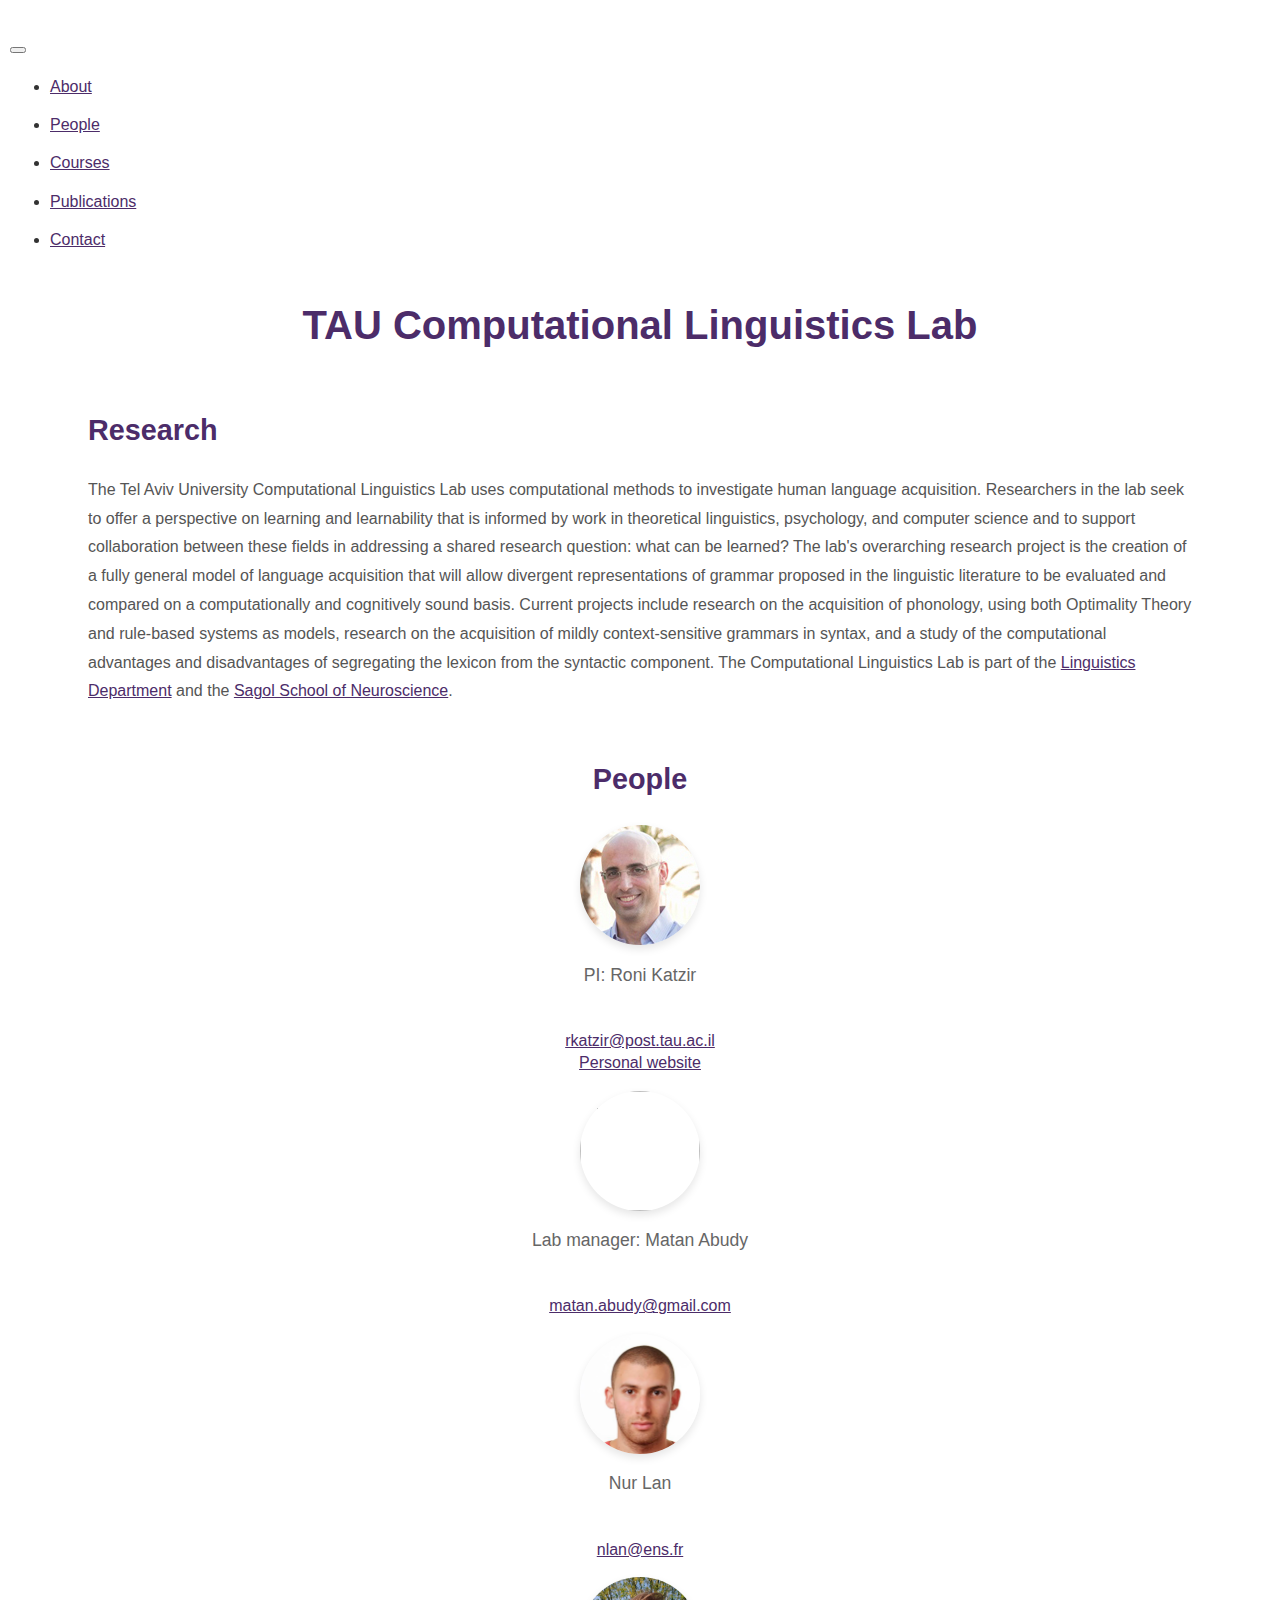
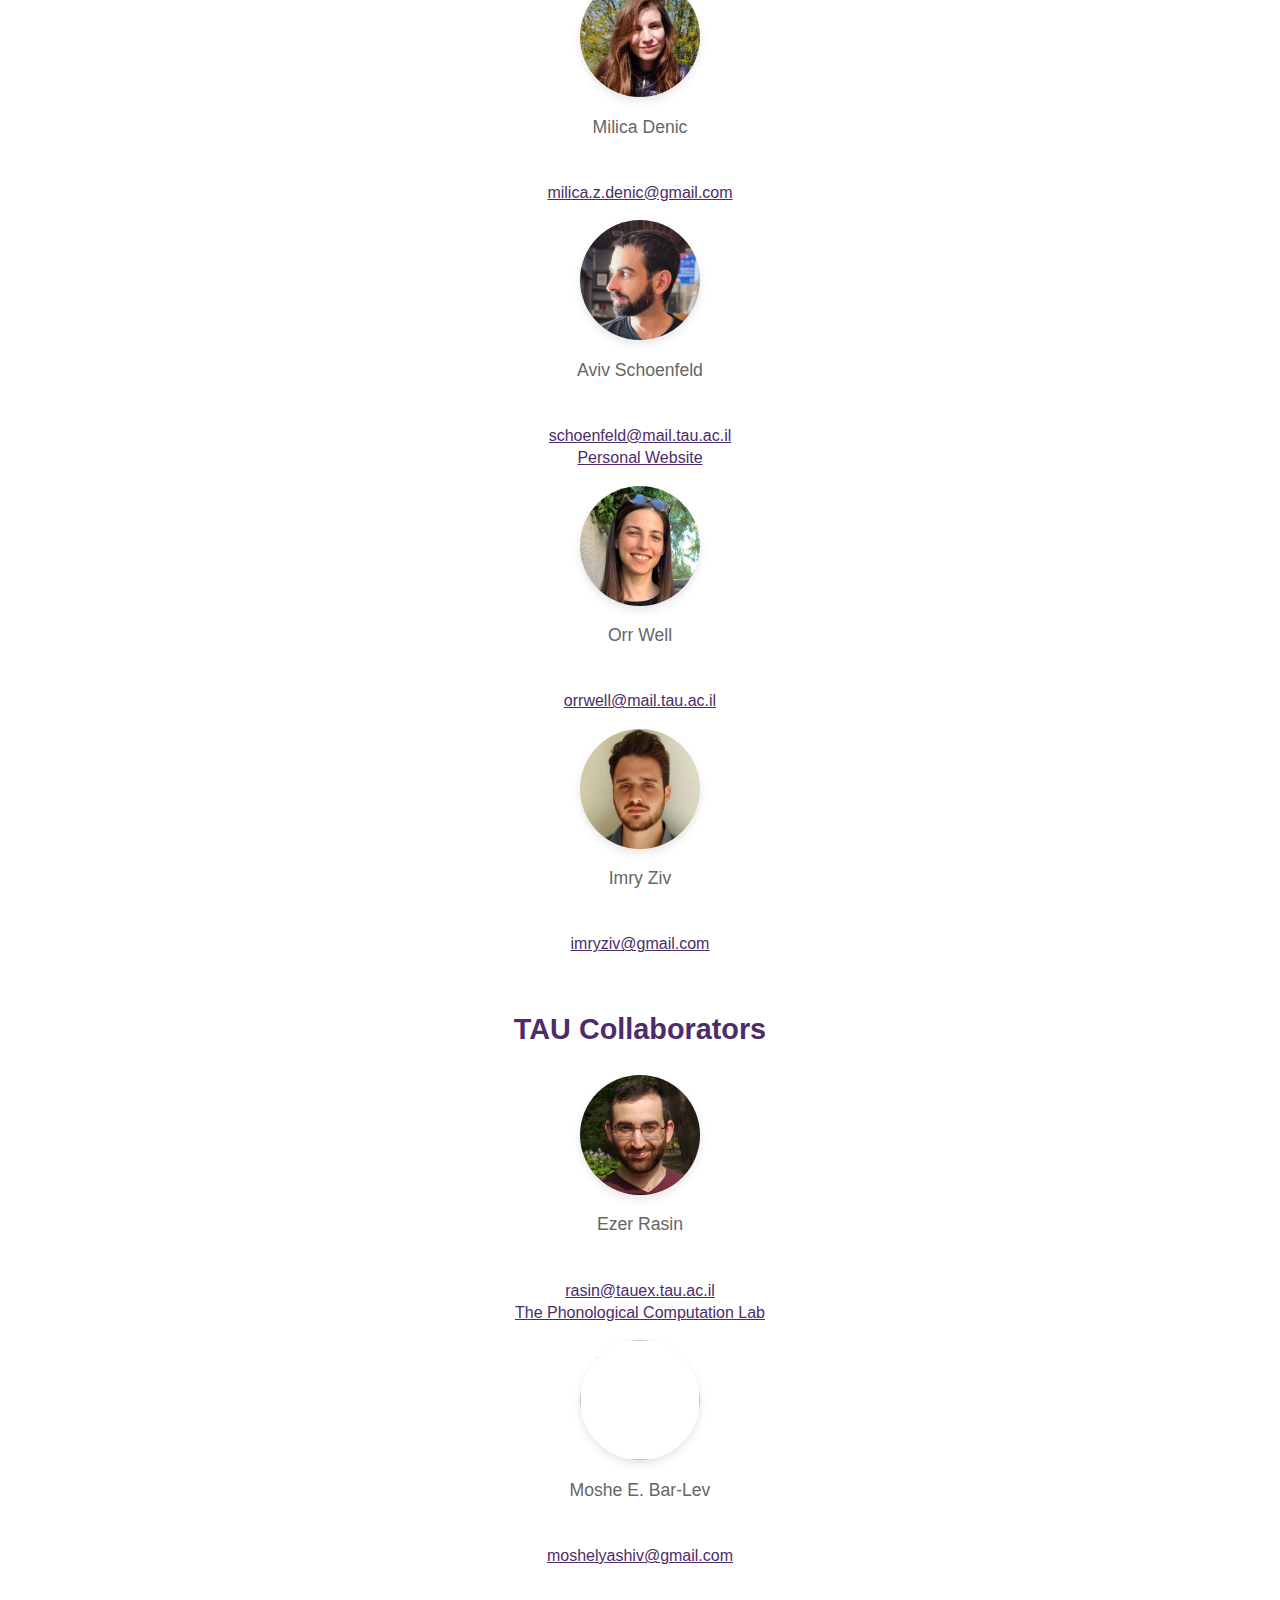
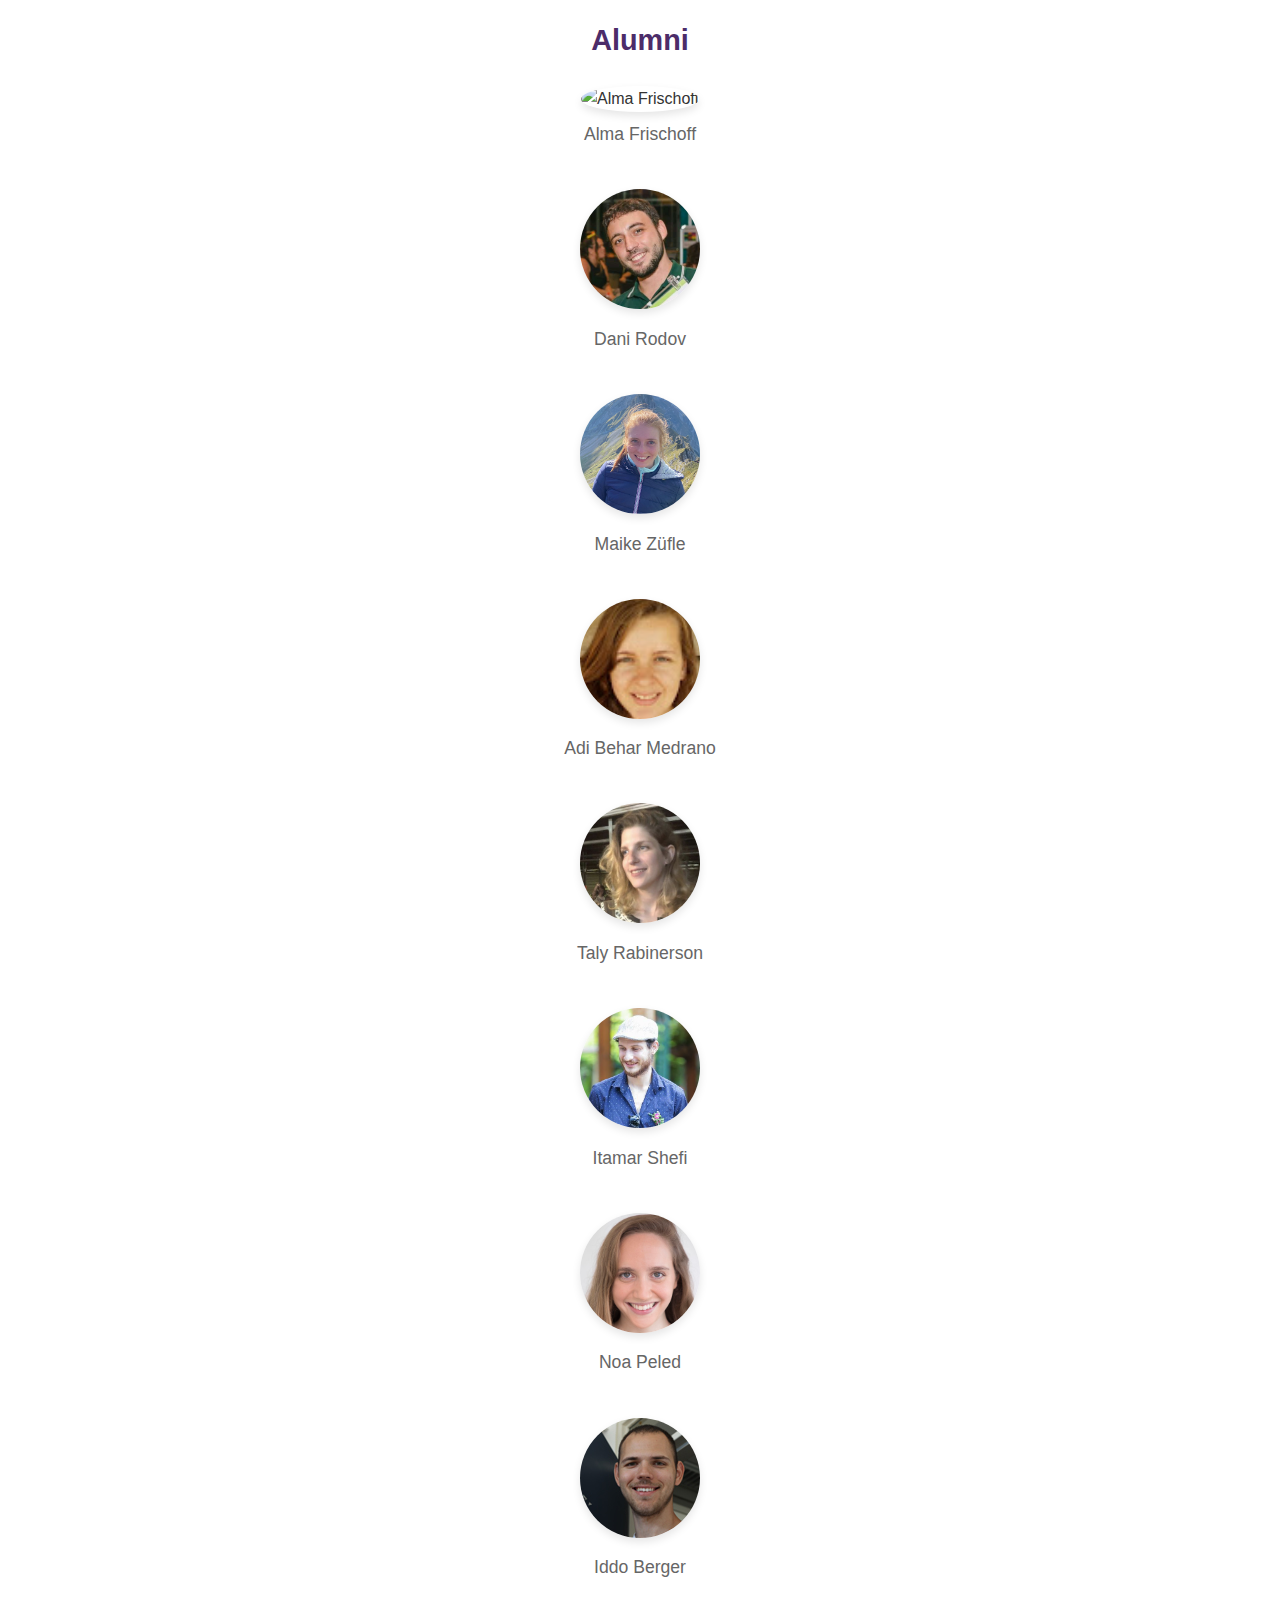
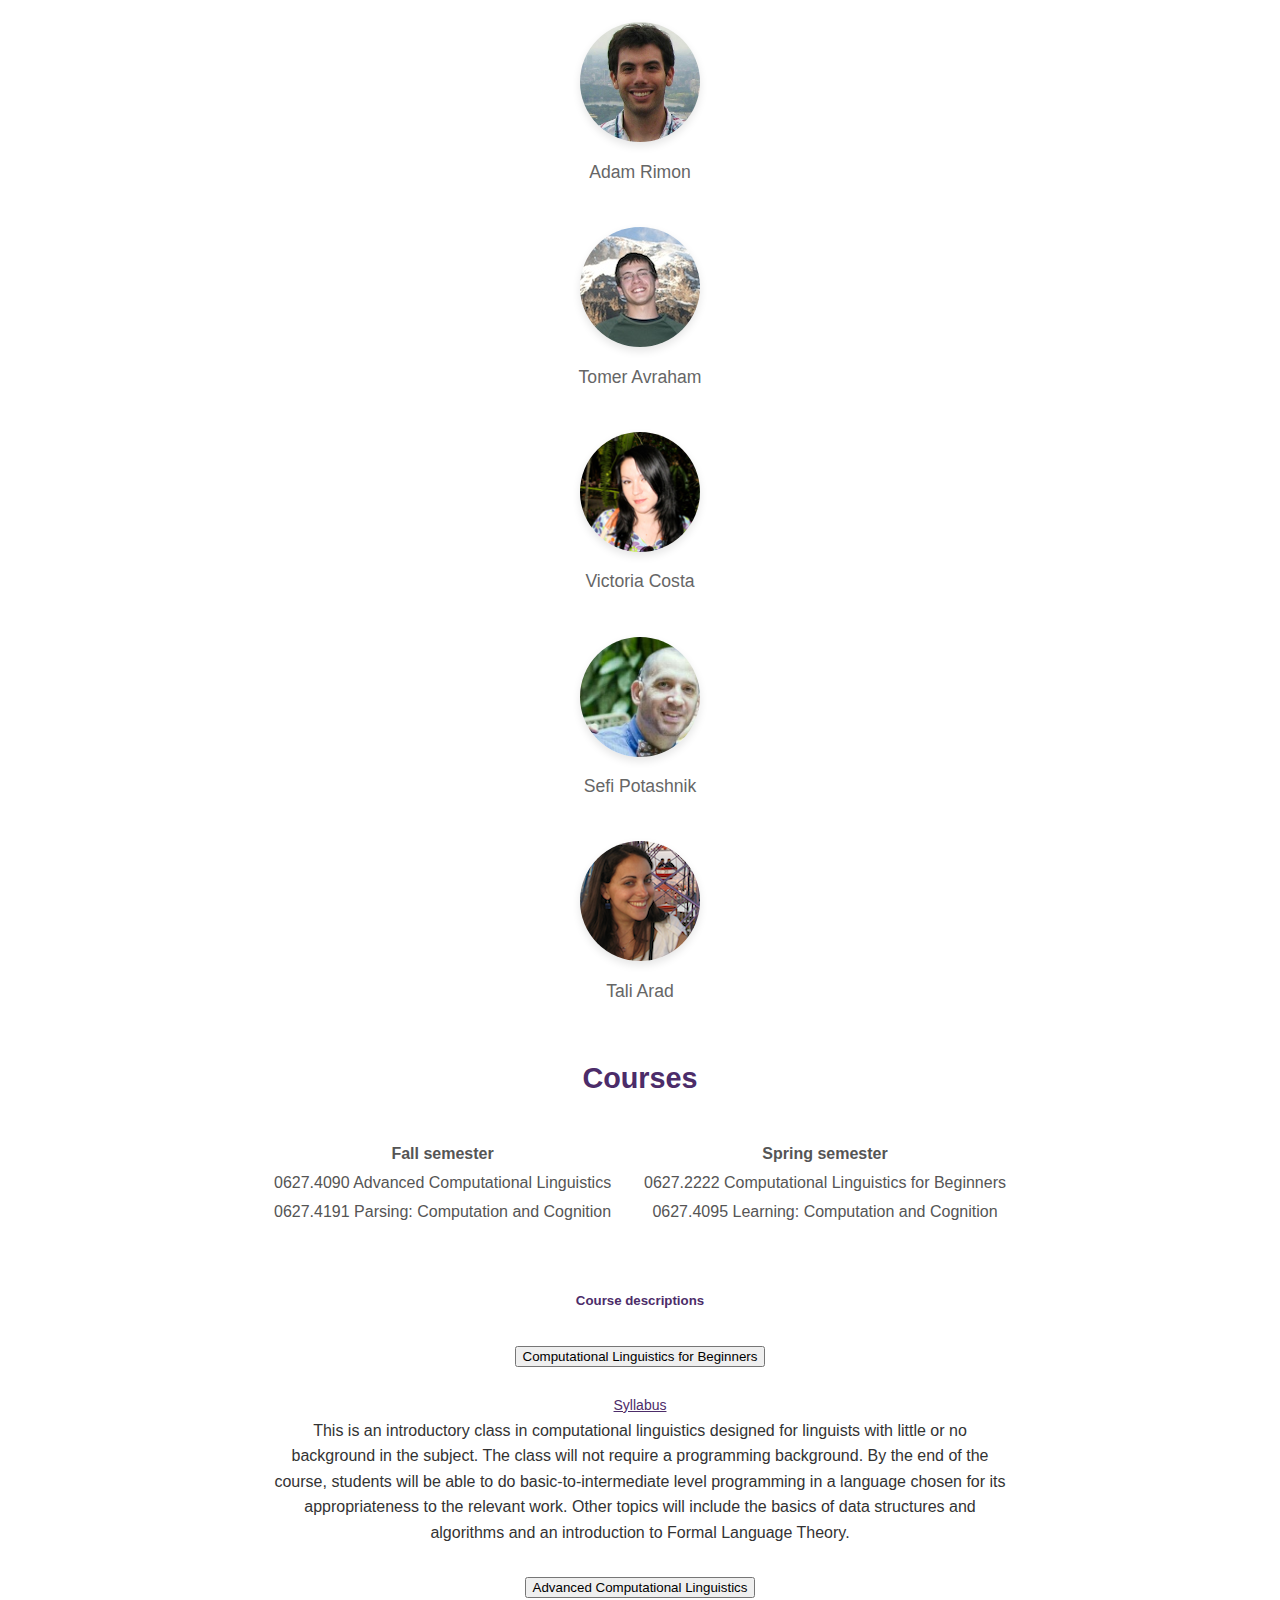
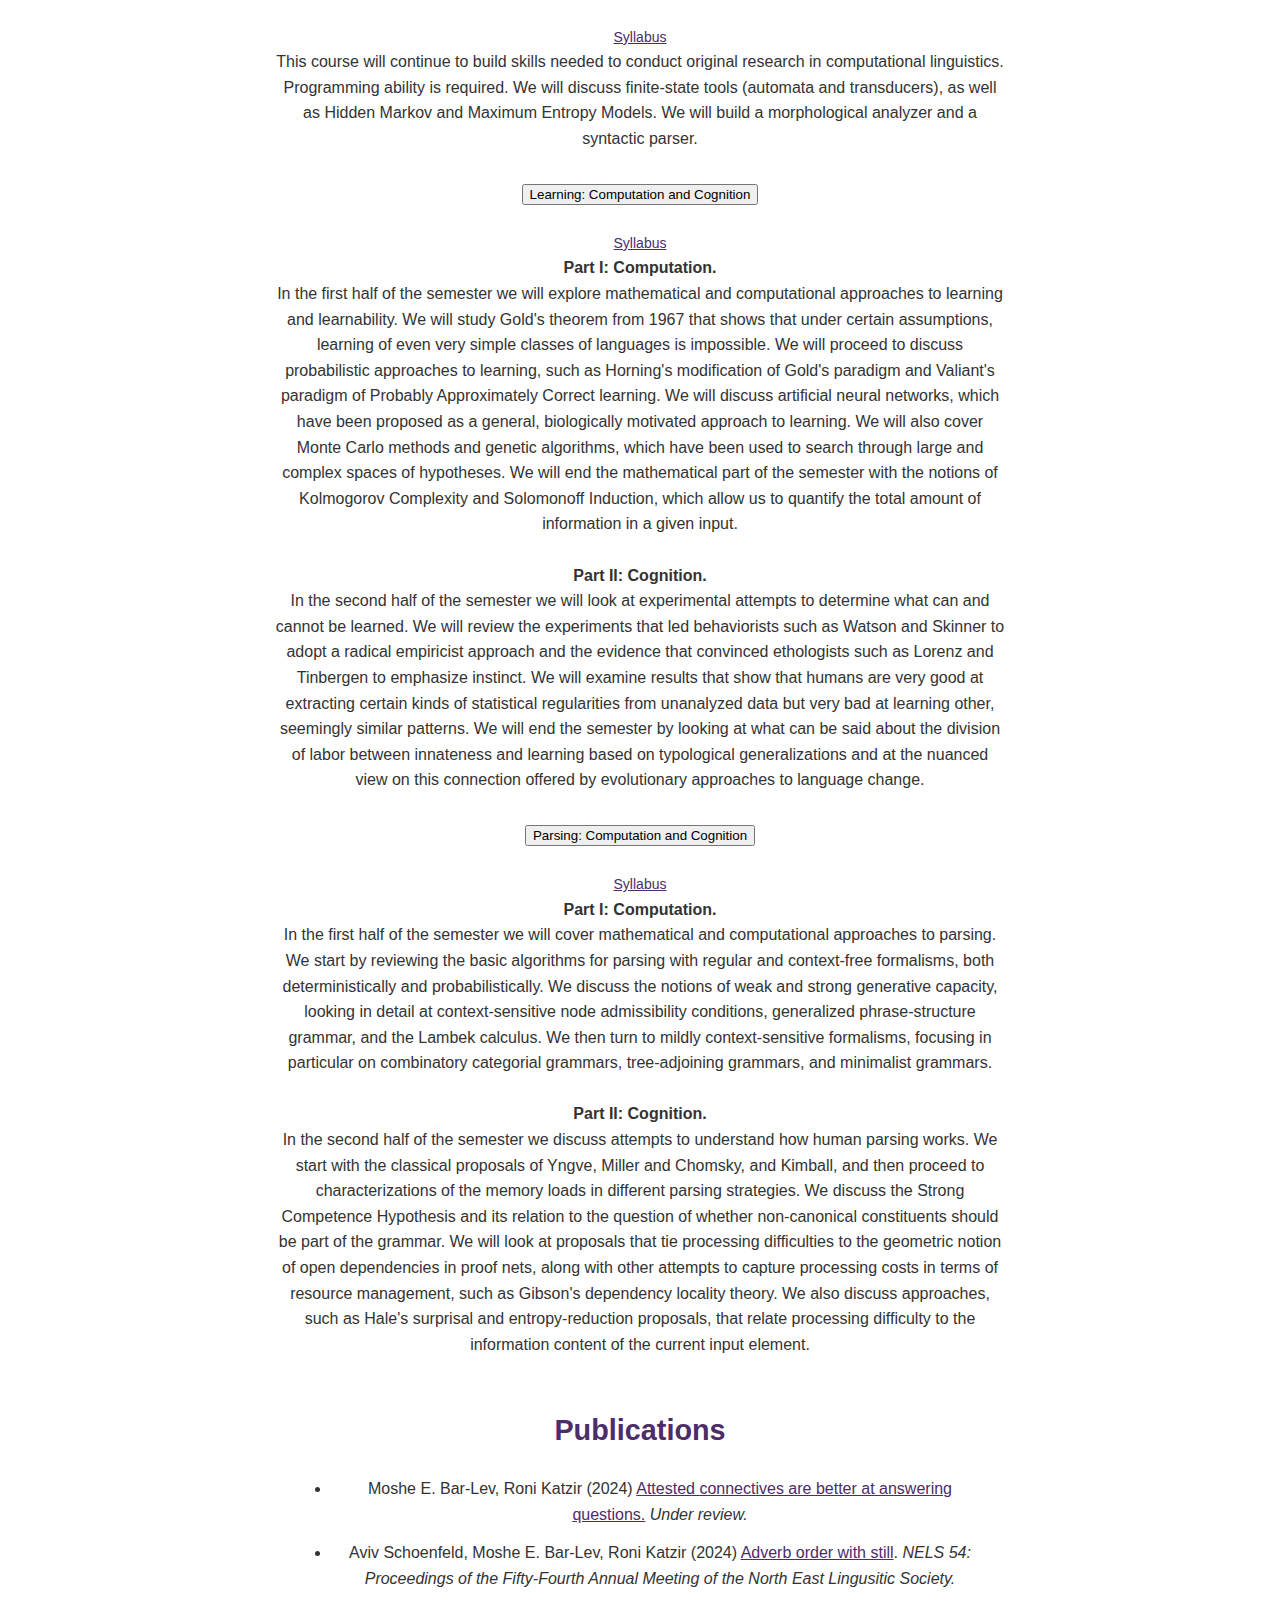
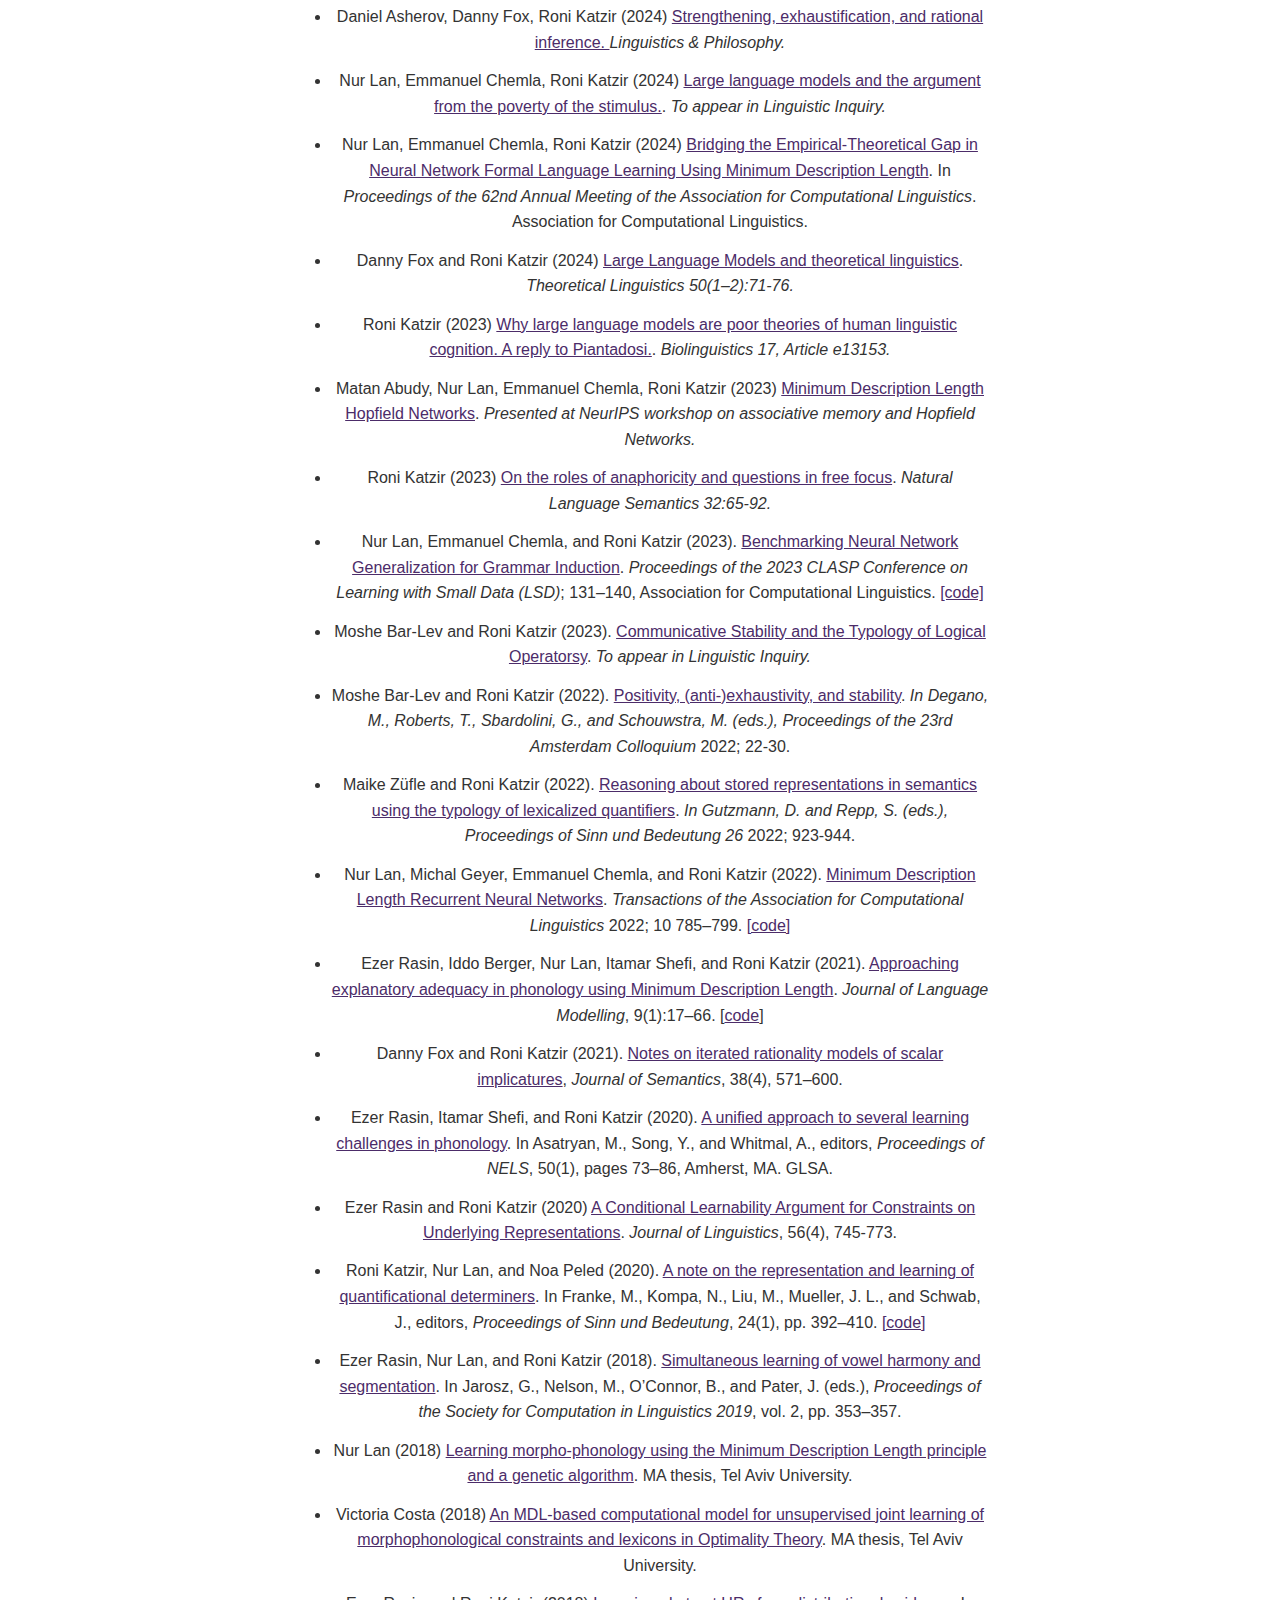
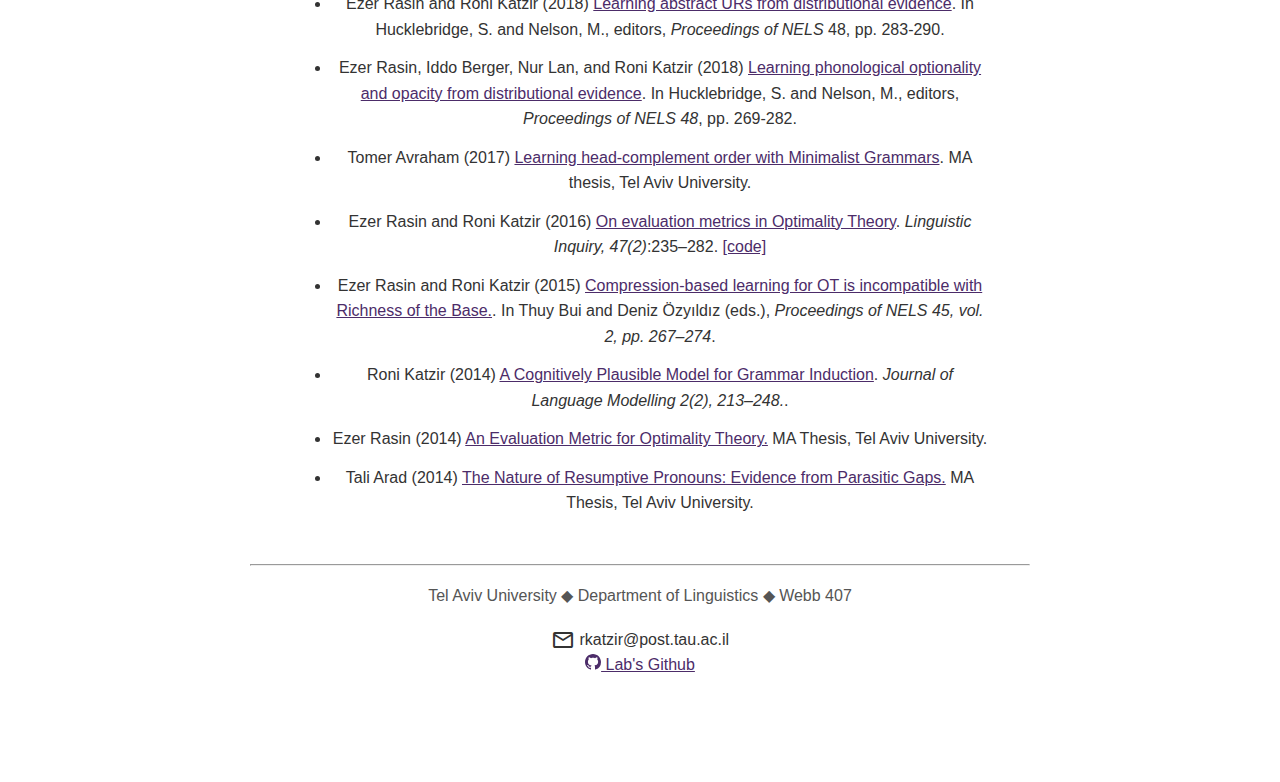
==== commit 8ddd9834: "Tidy up contact" ====
--- a/index.html
+++ b/index.html
@@ -392,13 +392,18 @@
                             <hr>
                             <p class="contact">
                                 Tel Aviv University ◆ Department of Linguistics ◆ Webb 407
-                                <div>
-                                    <span class="material-icons inline-icon"> mail_outline </span> rkatzir@post.tau.ac.il <br />
-                                    <a href="https://github.com/taucompling"><svg xmlns="http://www.w3.org/2000/svg" width="16" height="16" fill="currentColor" class="bi bi-github" viewBox="0 0 16 16">
-                                            <path d="M8 0C3.58 0 0 3.58 0 8c0 3.54 2.29 6.53 5.47 7.59.4.07.55-.17.55-.38 0-.19-.01-.82-.01-1.49-2.01.37-2.53-.49-2.69-.94-.09-.23-.48-.94-.82-1.13-.28-.15-.68-.52-.01-.53.63-.01 1.08.58 1.23.82.72 1.21 1.87.87 2.33.66.07-.52.28-.87.51-1.07-1.78-.2-3.64-.89-3.64-3.95 0-.87.31-1.59.82-2.15-.08-.2-.36-1.02.08-2.12 0 0 .67-.21 2.2.82.64-.18 1.32-.27 2-.27.68 0 1.36.09 2 .27 1.53-1.04 2.2-.82 2.2-.82.44 1.1.16 1.92.08 2.12.51.56.82 1.27.82 2.15 0 3.07-1.87 3.75-3.65 3.95.29.25.54.73.54 1.48 0 1.07-.01 1.93-.01 2.2 0 .21.15.46.55.38A8.012 8.012 0 0 0 16 8c0-4.42-3.58-8-8-8z" />
-                                        </svg> Lab's Github</a>
-                                </div>
                             </p>
+                            <div>
+                                <span class="material-icons inline-icon">mail_outline</span>
+                                rkatzir@post.tau.ac.il
+                                <br />
+                                <a href="https://github.com/taucompling">
+                                    <svg xmlns="http://www.w3.org/2000/svg" width="16" height="16" fill="currentColor" class="bi bi-github" viewBox="0 0 16 16">
+                                        <path d="M8 0C3.58 0 0 3.58 0 8c0 3.54 2.29 6.53 5.47 7.59.4.07.55-.17.55-.38 0-.19-.01-.82-.01-1.49-2.01.37-2.53-.49-2.69-.94-.09-.23-.48-.94-.82-1.13-.28-.15-.68-.52-.01-.53.63-.01 1.08.58 1.23.82.72 1.21 1.87.87 2.33.66.07-.52.28-.87.51-1.07-1.78-.2-3.64-.89-3.64-3.95 0-.87.31-1.59.82-2.15-.08-.2-.36-1.02.08-2.12 0 0 .67-.21 2.2.82.64-.18 1.32-.27 2-.27.68 0 1.36.09 2 .27 1.53-1.04 2.2-.82 2.2-.82.44 1.1.16 1.92.08 2.12.51.56.82 1.27.82 2.15 0 3.07-1.87 3.75-3.65 3.95.29.25.54.73.54 1.48 0 1.07-.01 1.93-.01 2.2 0 .21.15.46.55.38A8.012 8.012 0 0 0 16 8c0-4.42-3.58-8-8-8z" />
+                                    </svg>
+                                    Lab's Github
+                                </a>
+                            </div>
                         </section>
                     </div>
                 </div>
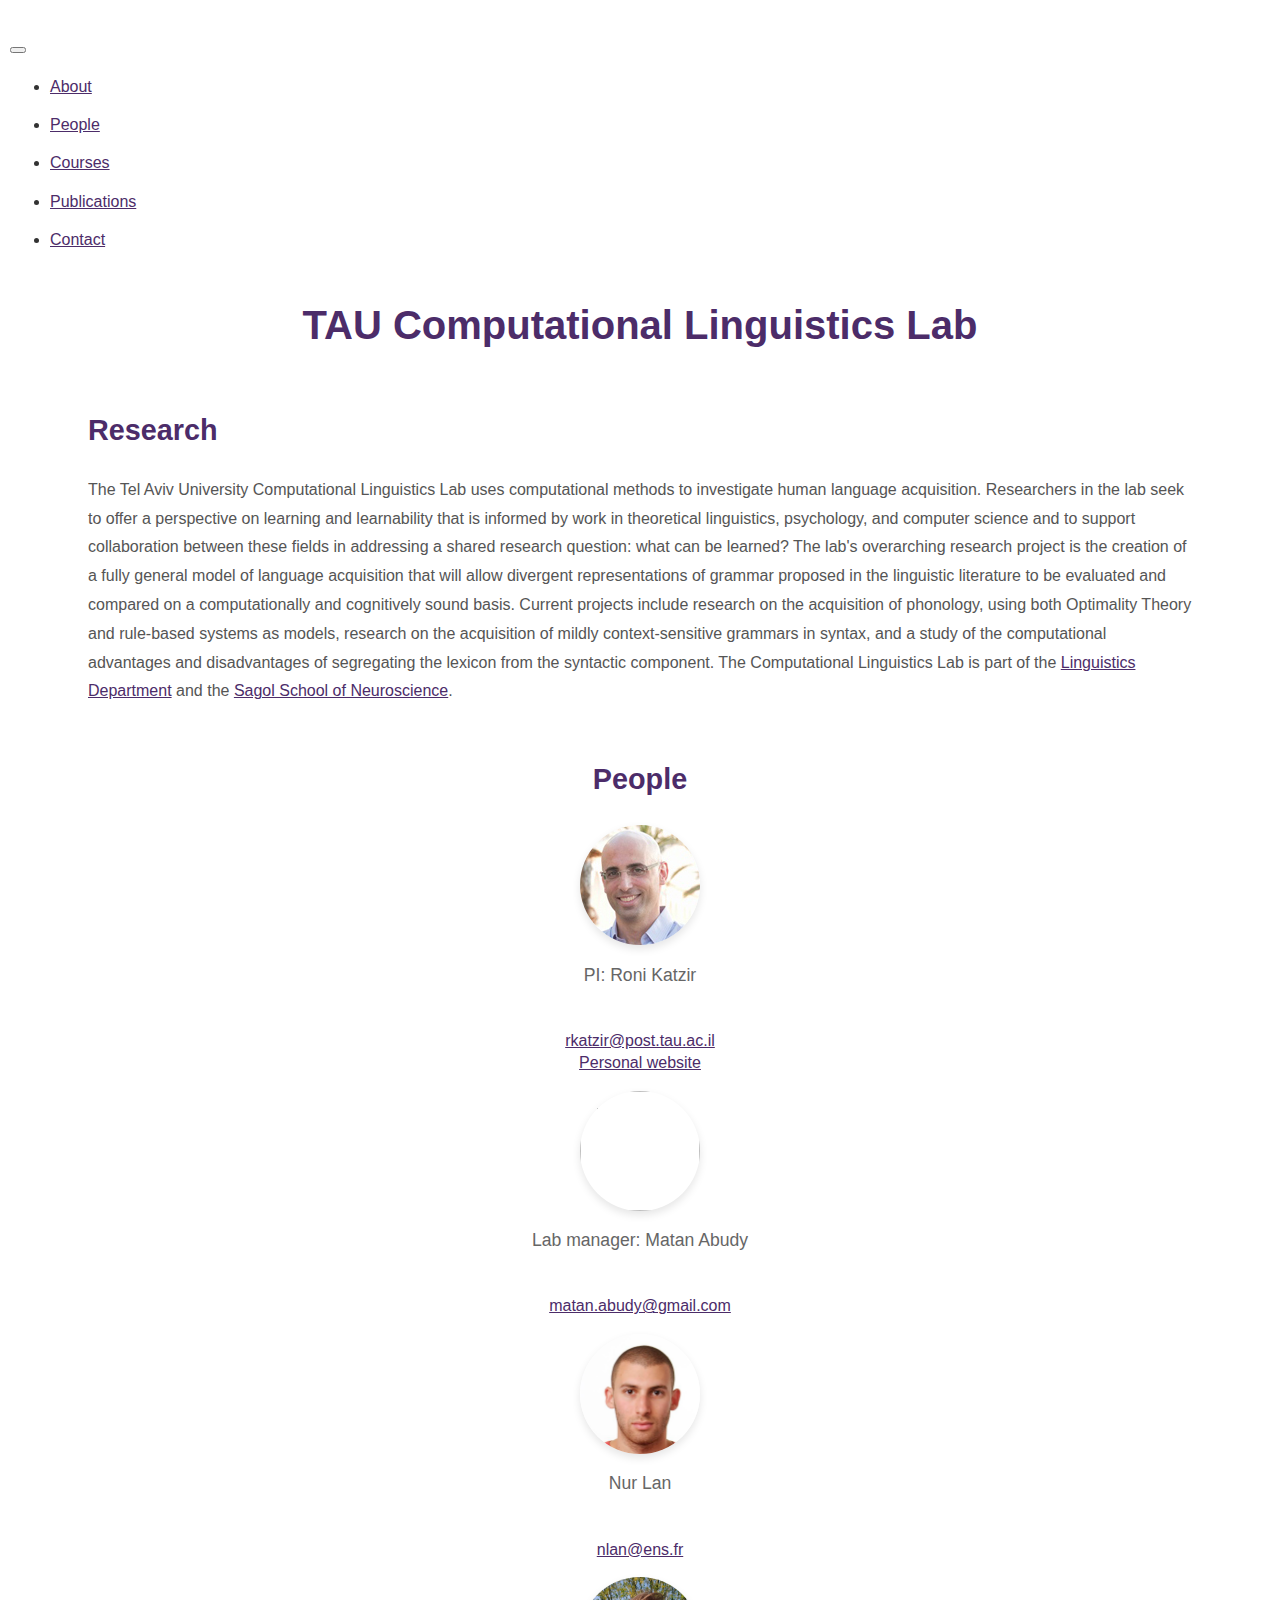
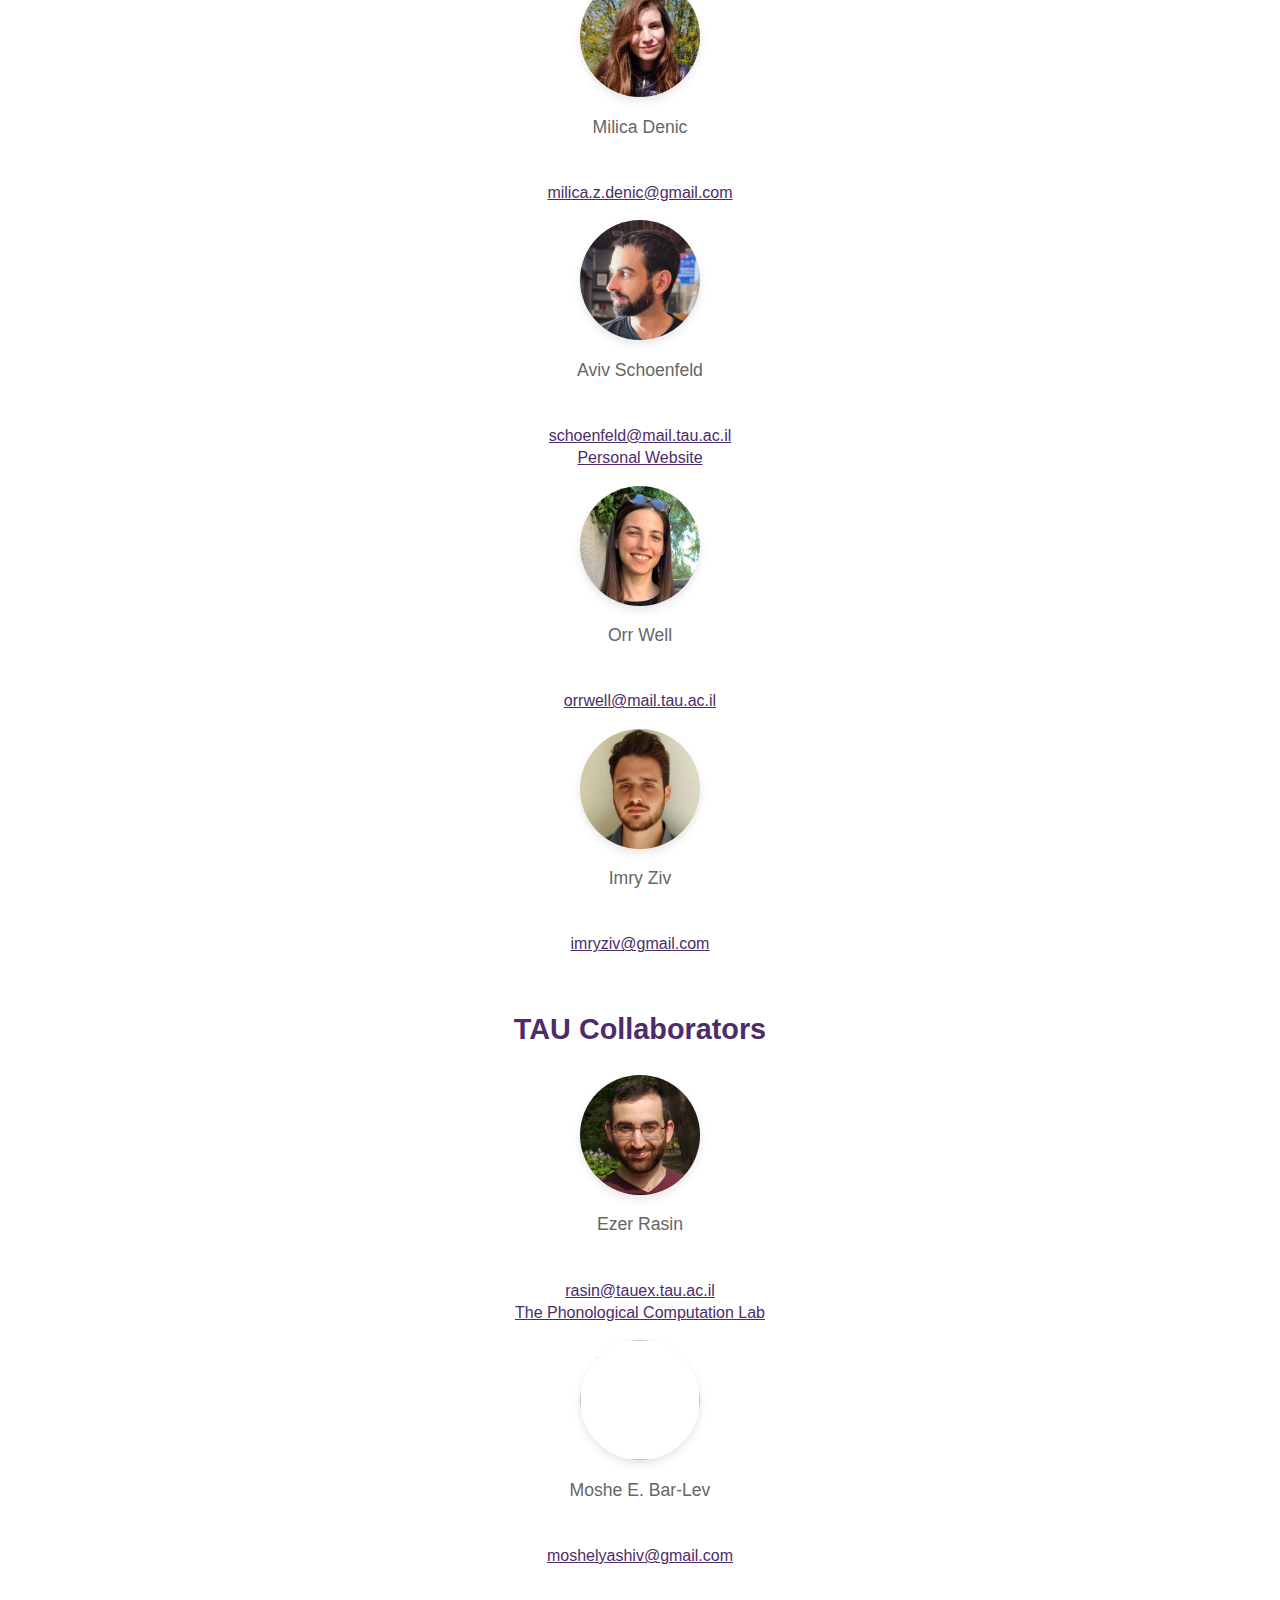
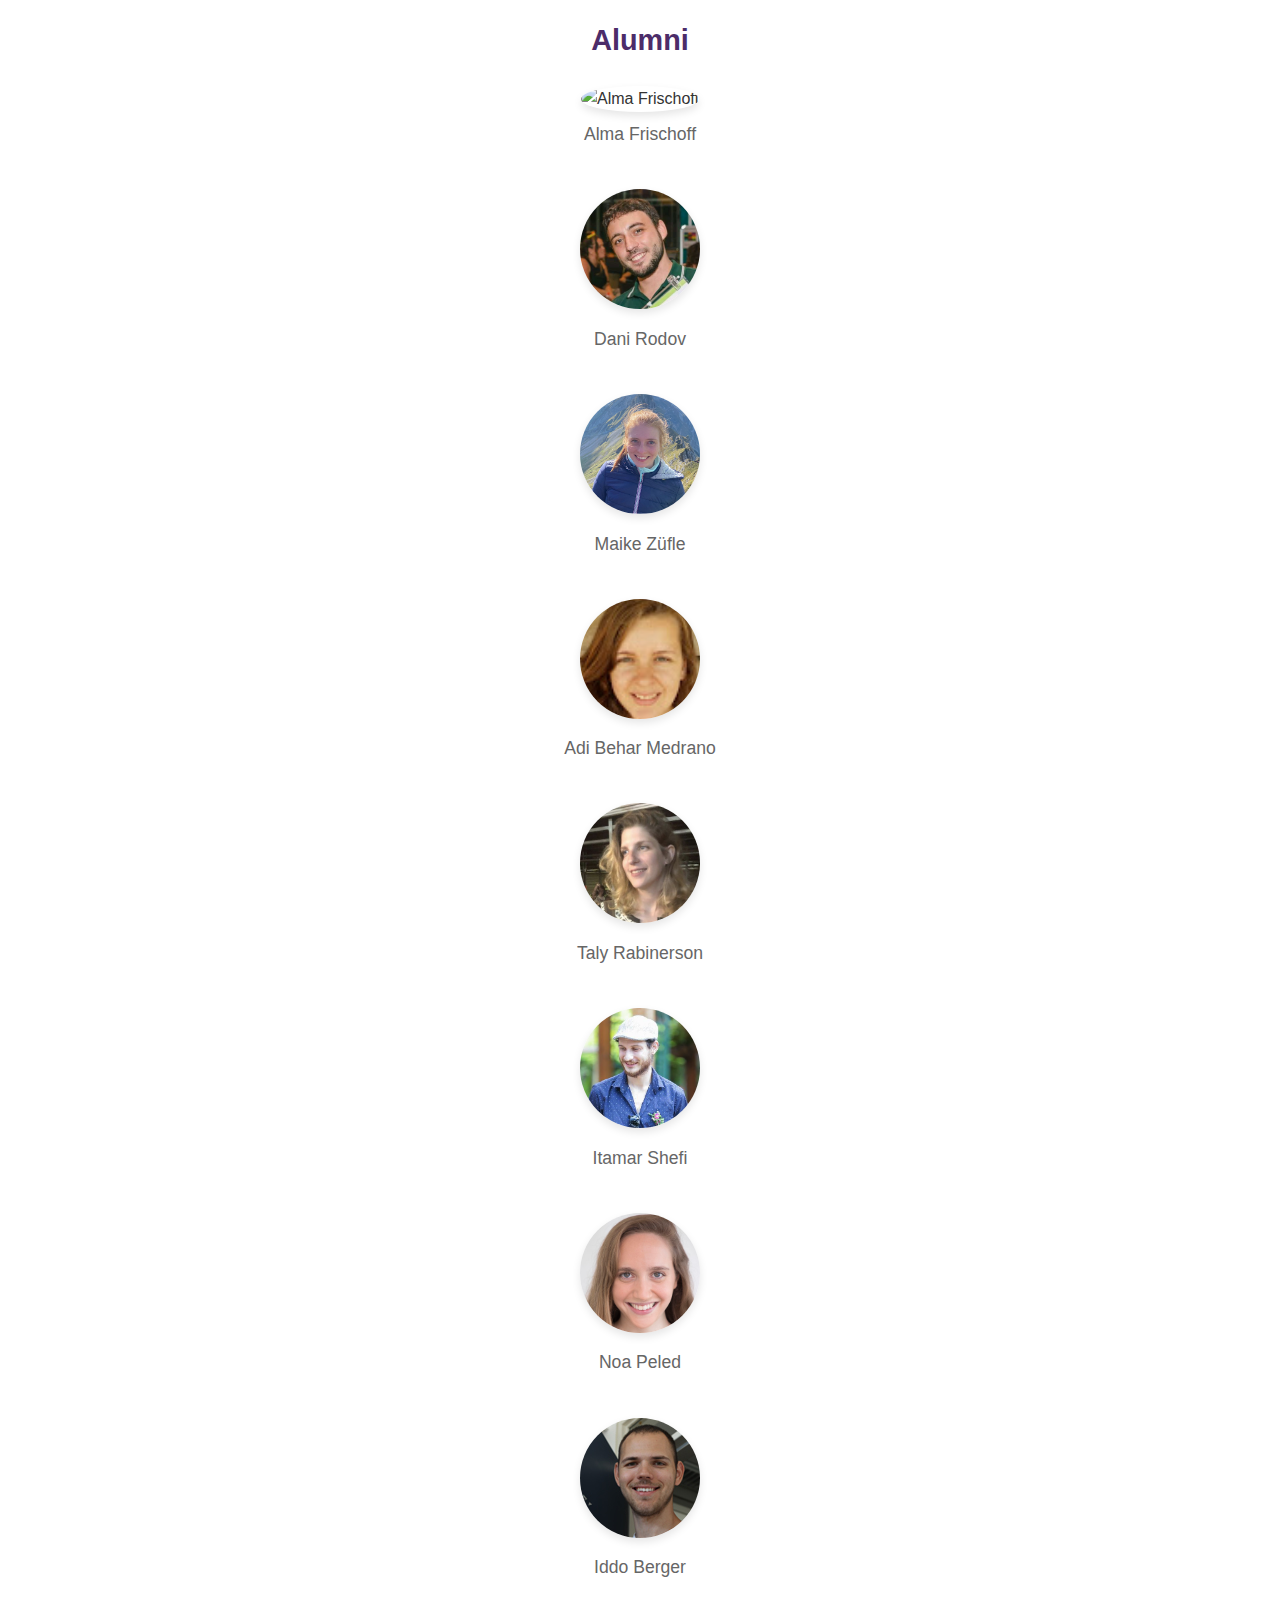
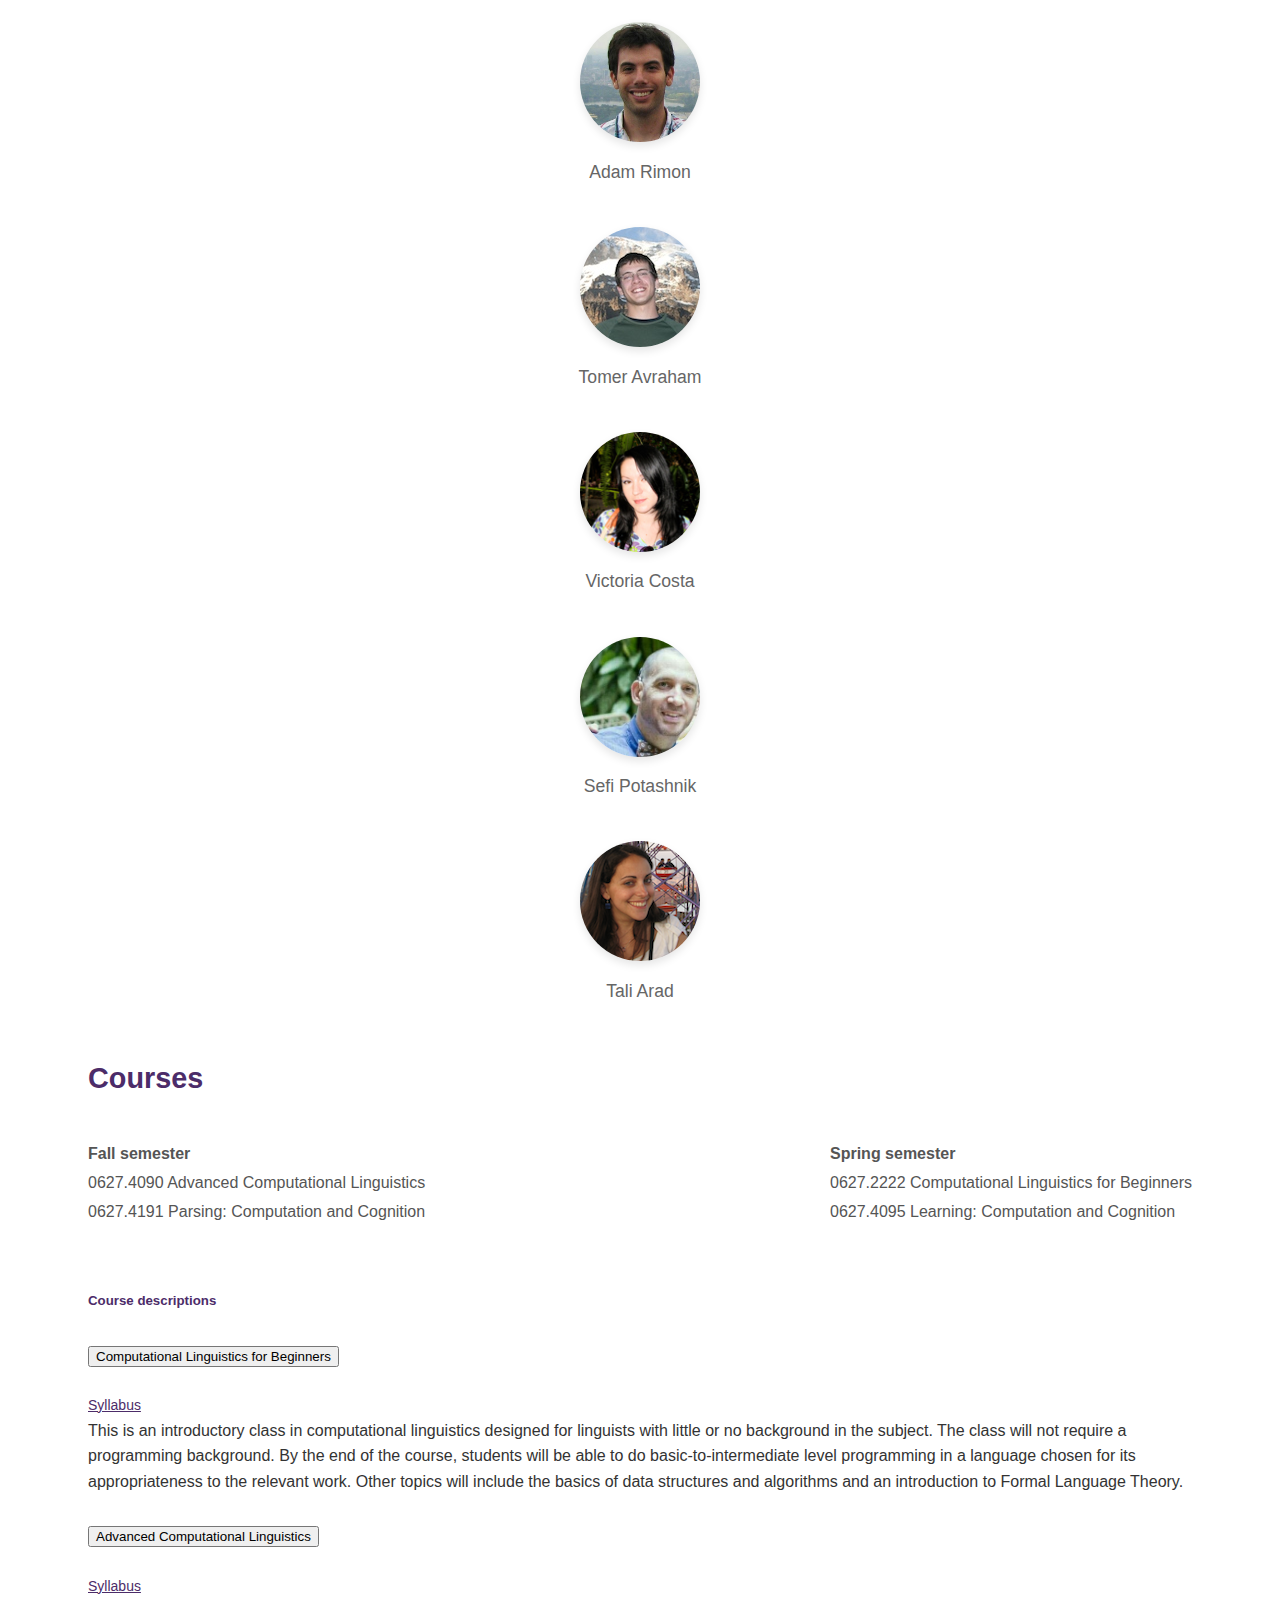
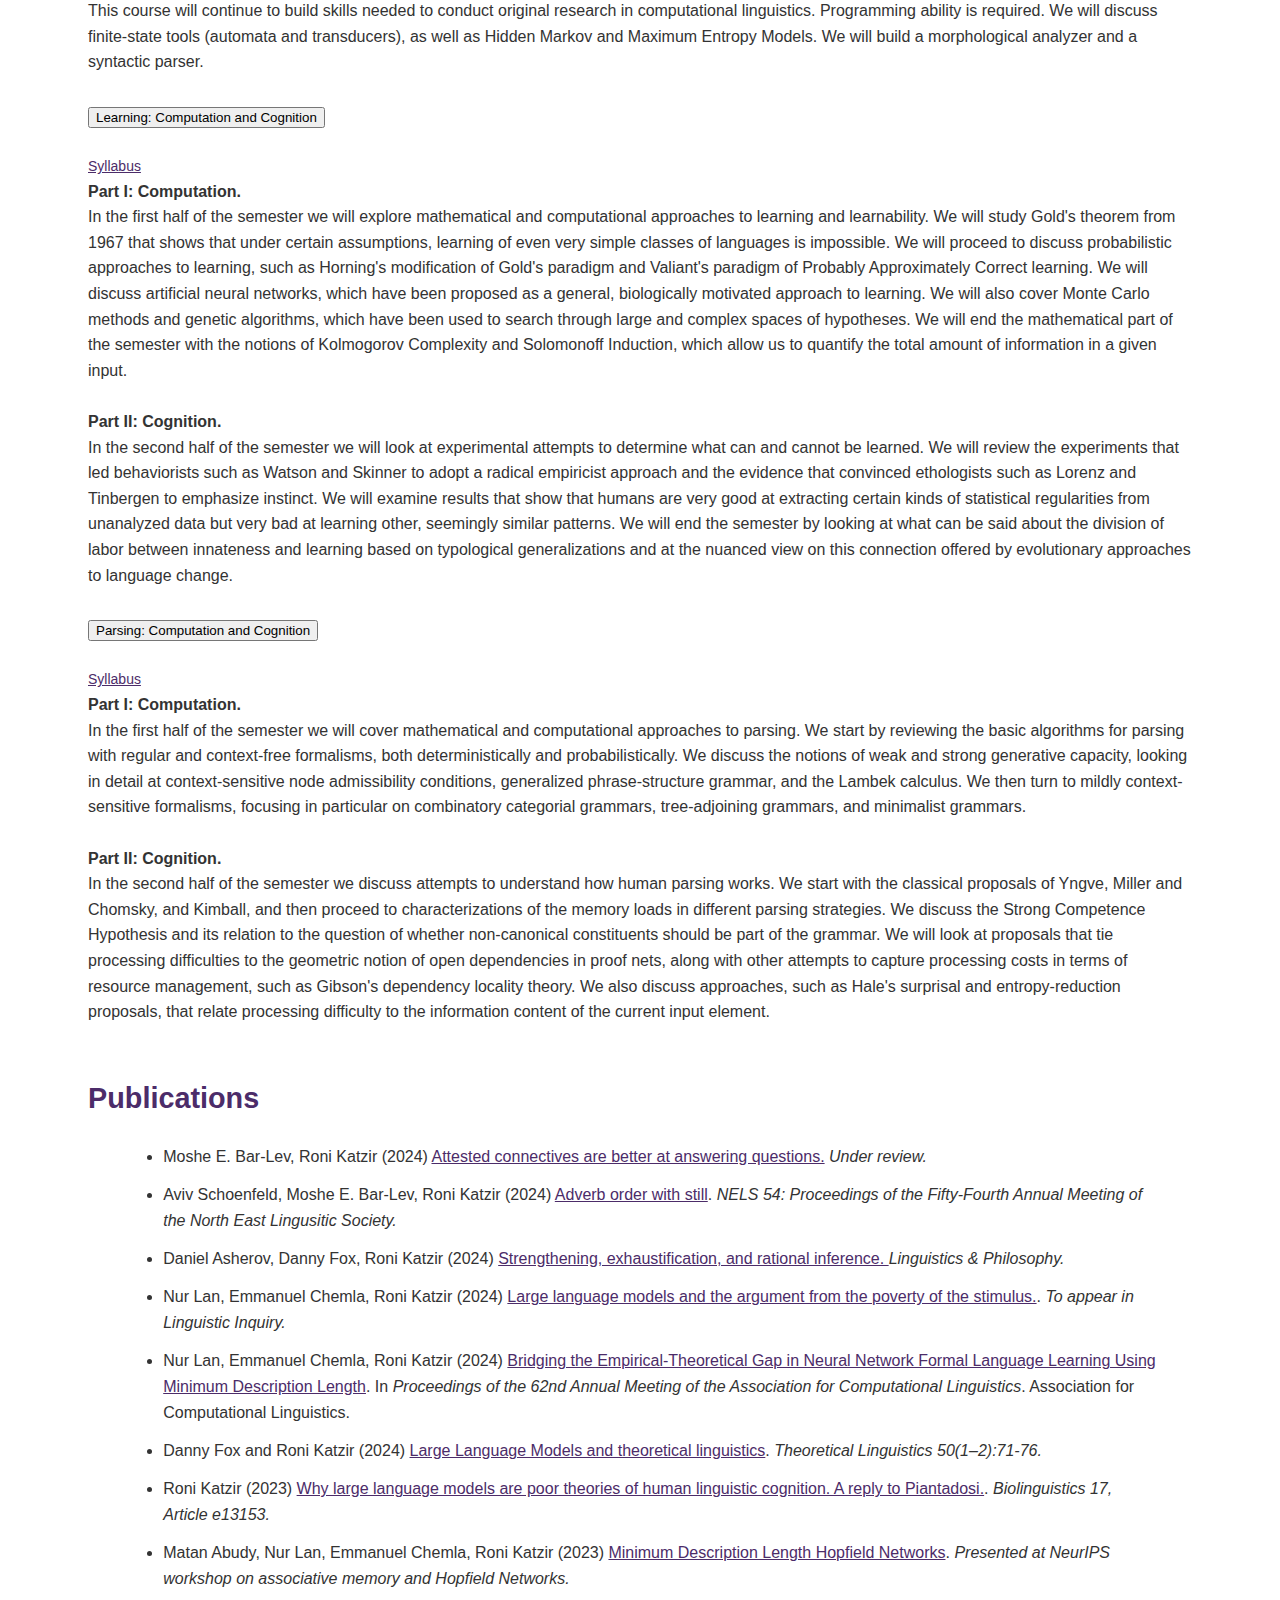
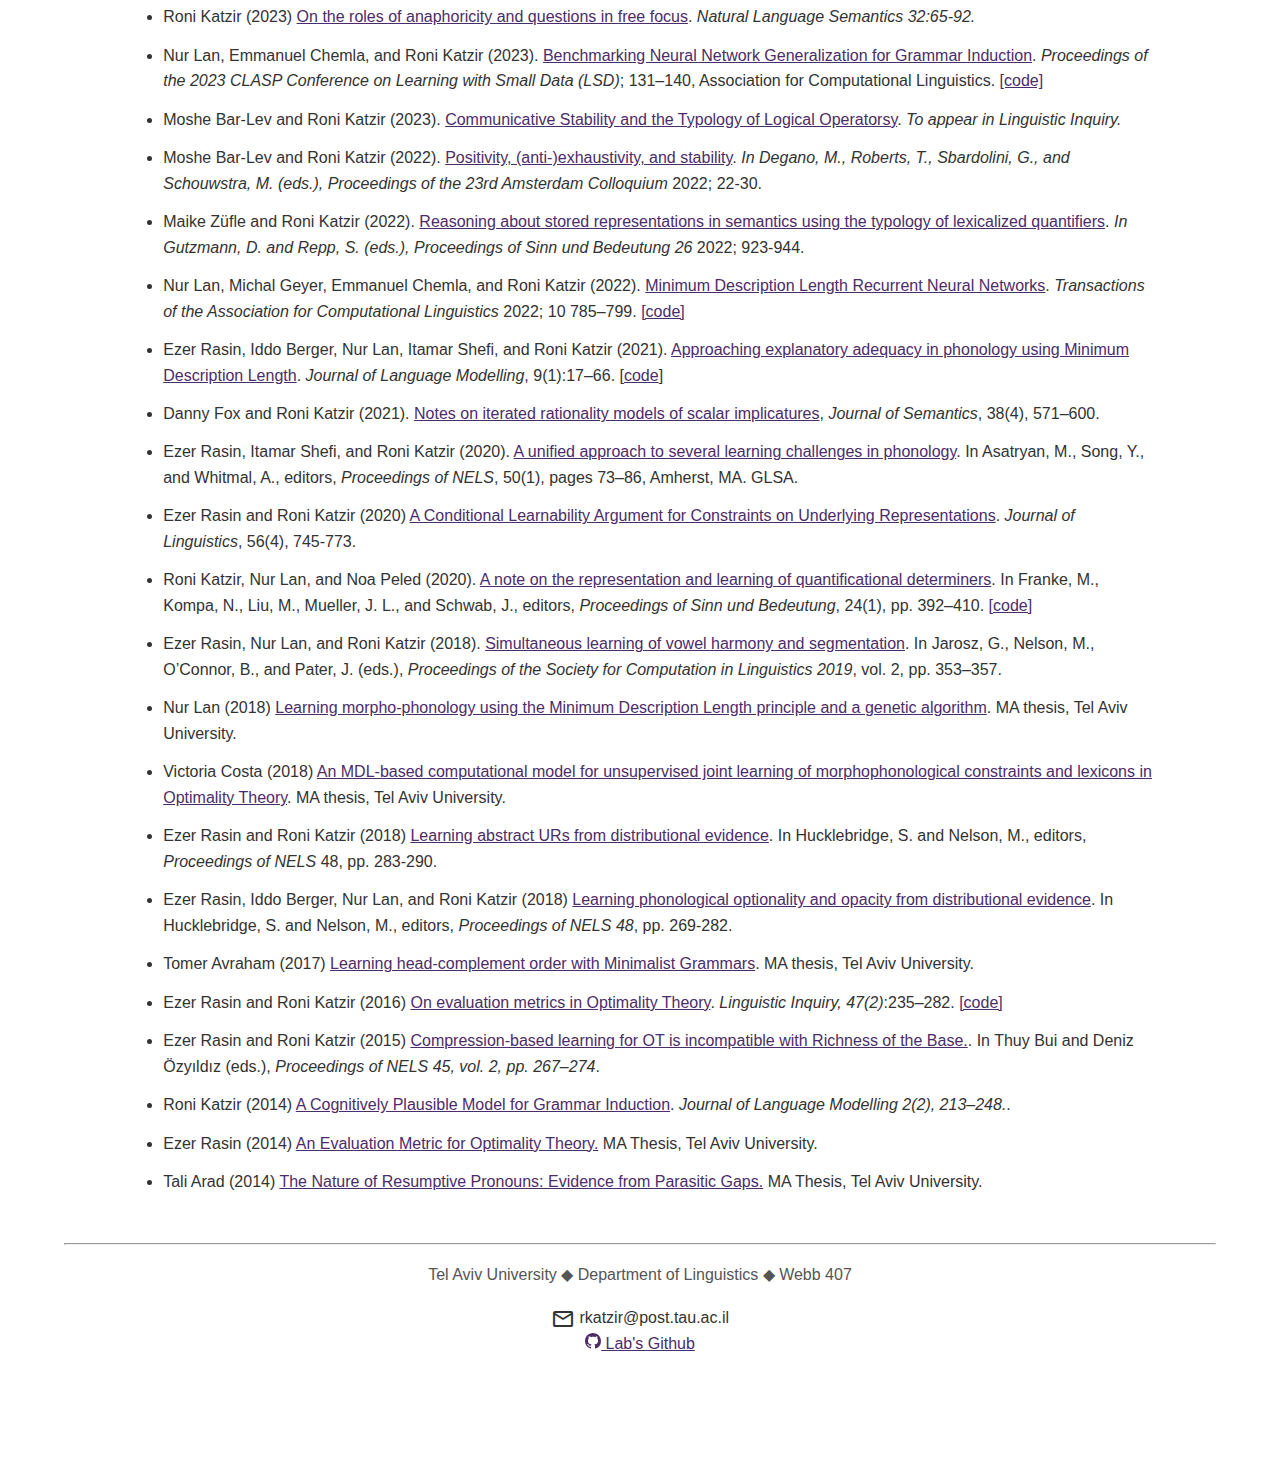
==== commit 7007d882: "Fixed mixed sections" ====
--- a/index.html
+++ b/index.html
@@ -24,7 +24,7 @@
                 </button>
                 <div class="collapse navbar-collapse" id="navbarNav">
                     <ul class="navbar-nav">
-                        <li class="nav-item text-light">
+                        <li class="nav-item">
                             <a class="nav-link" aria-current="page" href="#">About</a>
                         </li>
                         <li class="nav-item">
@@ -207,207 +207,210 @@
                                 </div>
                             </div>
                         </section>
-                        <section id="courses">
-                            <div class="text-div">
-                                <h3>Courses</h3>
-                                <div class="card col-sm-9">
-                                    <div class="card-body">
-                                        <p>
-                                            <b>Fall semester</b>
-                                            <br />
-                                            0627.4090 Advanced Computational Linguistics<br />
-                                            0627.4191 Parsing: Computation and Cognition
-                                        </p>
-                                        <p>
-                                            <b>Spring semester</b>
-                                            <br />
-                                            0627.2222 Computational Linguistics for Beginners<br />
-                                            0627.4095 Learning: Computation and Cognition
-                                        </p>
-                                    </div>
+                    </div>
+                </div>
+            </section>
+            <section id="courses">
+                <div class="text-div">
+                    <h3>Courses</h3>
+                    <div class="card col-sm-9">
+                        <div class="card-body">
+                            <p>
+                                <b>Fall semester</b>
+                                <br />
+                                0627.4090 Advanced Computational Linguistics<br />
+                                0627.4191 Parsing: Computation and Cognition
+                            </p>
+                            <p>
+                                <b>Spring semester</b>
+                                <br />
+                                0627.2222 Computational Linguistics for Beginners<br />
+                                0627.4095 Learning: Computation and Cognition
+                            </p>
+                        </div>
+                    </div>
+                    <br>
+                    <h5>Course descriptions</h5>
+                    <div class="accordion accordion-flush" id="accordionFlushExample">
+                        <div class="accordion-item">
+                            <h2 class="accordion-header" id="flush-headingOne">
+                                <button class="accordion-button collapsed" type="button" data-bs-toggle="collapse" data-bs-target="#flush-collapseOne" aria-expanded="false" aria-controls="flush-collapseOne">
+                                    Computational Linguistics for Beginners
+                                </button>
+                            </h2>
+                            <div id="flush-collapseOne" class="accordion-collapse collapse" aria-labelledby="flush-headingOne" data-bs-parent="#accordionFlushExample">
+                                <div class="accordion-body text-start">
+                                    <a href="http://www2.tau.ac.il/yedion/syllabus.asp?year=2013&amp;course=0627222201" class="syllabus">Syllabus</a><br>
+                                    This is an introductory class in computational linguistics designed for linguists with little or no background in the subject. The class will not require a programming background. By the end of the course, students will be able to do basic-to-intermediate level programming in a language chosen for its appropriateness to the relevant work. Other topics will include the basics of data structures and algorithms and an introduction to Formal Language Theory.
                                 </div>
-                                <br>
-                                <h5>Course descriptions</h5>
-                                <div class="accordion accordion-flush" id="accordionFlushExample">
-                                    <div class="accordion-item">
-                                        <h2 class="accordion-header" id="flush-headingOne">
-                                            <button class="accordion-button collapsed" type="button" data-bs-toggle="collapse" data-bs-target="#flush-collapseOne" aria-expanded="false" aria-controls="flush-collapseOne">
-                                                Computational Linguistics for Beginners
-                                            </button>
-                                        </h2>
-                                        <div id="flush-collapseOne" class="accordion-collapse collapse" aria-labelledby="flush-headingOne" data-bs-parent="#accordionFlushExample">
-                                            <div class="accordion-body text-start">
-                                                <a href="http://www2.tau.ac.il/yedion/syllabus.asp?year=2013&amp;course=0627222201" class="syllabus">Syllabus</a><br>
-                                                This is an introductory class in computational linguistics designed for linguists with little or no background in the subject. The class will not require a programming background. By the end of the course, students will be able to do basic-to-intermediate level programming in a language chosen for its appropriateness to the relevant work. Other topics will include the basics of data structures and algorithms and an introduction to Formal Language Theory.
-                                            </div>
-                                        </div>
-                                    </div>
-                                    <div class="accordion-item">
-                                        <h2 class="accordion-header" id="flush-headingTwo">
-                                            <button class="accordion-button collapsed" type="button" data-bs-toggle="collapse" data-bs-target="#flush-collapseTwo" aria-expanded="false" aria-controls="flush-collapseTwo">
-                                                Advanced Computational Linguistics
-                                            </button>
-                                        </h2>
-                                        <div id="flush-collapseTwo" class="accordion-collapse collapse" aria-labelledby="flush-headingTwo" data-bs-parent="#accordionFlushExample">
-                                            <div class="accordion-body text-start">
-                                                <a href="http://www2.tau.ac.il/yedion/syllabus.asp?year=2013&amp;course=0627222301" class="syllabus">Syllabus</a><br>
-                                                This course will continue to build skills needed to conduct original research in computational linguistics. Programming ability is required. We will discuss finite-state tools (automata and transducers), as well as Hidden Markov and Maximum Entropy Models. We will build a morphological analyzer and a syntactic parser.
-                                            </div>
-                                        </div>
-                                    </div>
-                                    <div class="accordion-item">
-                                        <h2 class="accordion-header" id="flush-headingThree">
-                                            <button class="accordion-button collapsed" type="button" data-bs-toggle="collapse" data-bs-target="#flush-collapseThree" aria-expanded="false" aria-controls="flush-collapseThree">
-                                                Learning: Computation and Cognition
-                                            </button>
-                                        </h2>
-                                        <div id="flush-collapseThree" class="accordion-collapse collapse" aria-labelledby="flush-headingThree" data-bs-parent="#accordionFlushExample">
-                                            <div class="accordion-body text-start">
-                                                <a href="http://www2.tau.ac.il/yedion/syllabus.asp?year=2013&amp;course=0627377701" class="syllabus">Syllabus</a><br>
-                                                <b>Part I: Computation.</b><br /> In the first half of the semester we will explore mathematical and computational approaches to learning and learnability. We will study Gold's theorem from 1967 that shows that under certain assumptions, learning of even very simple classes of languages is impossible. We will proceed to discuss probabilistic approaches to learning, such as Horning's modification of Gold's paradigm and Valiant's paradigm of Probably Approximately Correct learning. We will discuss artificial neural networks, which have been proposed as a general, biologically motivated approach to learning. We will also cover Monte Carlo methods and genetic algorithms, which have been used to search through large and complex spaces of hypotheses. We will end the mathematical part of the semester with the notions of Kolmogorov Complexity and Solomonoff Induction, which allow us to quantify the total amount of information in a given input.
-                                                <br /><br />
-                                                <b>Part II: Cognition.</b><br /> In the second half of the semester we will look at experimental attempts to determine what can and cannot be learned. We will review the experiments that led behaviorists such as Watson and Skinner to adopt a radical empiricist approach and the evidence that convinced ethologists such as Lorenz and Tinbergen to emphasize instinct. We will examine results that show that humans are very good at extracting certain kinds of statistical regularities from unanalyzed data but very bad at learning other, seemingly similar patterns. We will end the semester by looking at what can be said about the division of labor between innateness and learning based on typological generalizations and at the nuanced view on this connection offered by evolutionary approaches to language change.
-                                            </div>
-                                        </div>
-                                    </div>
-                                    <div class="accordion-item">
-                                        <h2 class="accordion-header" id="flush-headingFour">
-                                            <button class="accordion-button collapsed" type="button" data-bs-toggle="collapse" data-bs-target="#flush-collapseFour" aria-expanded="false" aria-controls="flush-collapseFour">
-                                                Parsing: Computation and Cognition
-                                            </button>
-                                        </h2>
-                                        <div id="flush-collapseFour" class="accordion-collapse collapse" aria-labelledby="flush-headingThree" data-bs-parent="#accordionFlushExample">
-                                            <div class="accordion-body text-start">
-                                                <a href="http://www2.tau.ac.il/yedion/syllabus.asp?year=2013&amp;course=0627419101" class="syllabus">Syllabus</a><br>
-                                                <b>Part I: Computation.</b><br /> In the first half of the semester we will cover mathematical and computational approaches to parsing. We start by reviewing the basic algorithms for parsing with regular and context-free formalisms, both deterministically and probabilistically. We discuss the notions of weak and strong generative capacity, looking in detail at context-sensitive node admissibility conditions, generalized phrase-structure grammar, and the Lambek calculus. We then turn to mildly context-sensitive formalisms, focusing in particular on combinatory categorial grammars, tree-adjoining grammars, and minimalist grammars.
-                                                <br /><br />
-                                                <b>Part II: Cognition.</b><br /> In the second half of the semester we discuss attempts to understand how human parsing works. We start with the classical proposals of Yngve, Miller and Chomsky, and Kimball, and then proceed to characterizations of the memory loads in different parsing strategies. We discuss the Strong Competence Hypothesis and its relation to the question of whether non-canonical constituents should be part of the grammar. We will look at proposals that tie processing difficulties to the geometric notion of open dependencies in proof nets, along with other attempts to capture processing costs in terms of resource management, such as Gibson's dependency locality theory. We also discuss approaches, such as Hale's surprisal and entropy-reduction proposals, that relate processing difficulty to the information content of the current input element.
-                                            </div>
-                                        </div>
-                                    </div>
+                            </div>
+                        </div>
+                        <div class="accordion-item">
+                            <h2 class="accordion-header" id="flush-headingTwo">
+                                <button class="accordion-button collapsed" type="button" data-bs-toggle="collapse" data-bs-target="#flush-collapseTwo" aria-expanded="false" aria-controls="flush-collapseTwo">
+                                    Advanced Computational Linguistics
+                                </button>
+                            </h2>
+                            <div id="flush-collapseTwo" class="accordion-collapse collapse" aria-labelledby="flush-headingTwo" data-bs-parent="#accordionFlushExample">
+                                <div class="accordion-body text-start">
+                                    <a href="http://www2.tau.ac.il/yedion/syllabus.asp?year=2013&amp;course=0627222301" class="syllabus">Syllabus</a><br>
+                                    This course will continue to build skills needed to conduct original research in computational linguistics. Programming ability is required. We will discuss finite-state tools (automata and transducers), as well as Hidden Markov and Maximum Entropy Models. We will build a morphological analyzer and a syntactic parser.
                                 </div>
                             </div>
-                        </section>
-                        <section id="publications">
-                            <div class="text-div text-start">
-                                <h3>Publications</h3>
-                                <ul class="publication-list text-start">
-                                    <li>
-                                        Moshe E. Bar-Lev, Roni Katzir (2024) <a href="https://lingbuzz.net/lingbuzz/007583">Attested connectives are better at answering questions.</a> <i>Under review.</i>
-                                    </li>
-                                    <li>
-                                        Aviv Schoenfeld, Moshe E. Bar-Lev, Roni Katzir (2024) <a href="https://ling.auf.net/lingbuzz/008324">Adverb order with still</a>. <i>NELS 54: Proceedings of the Fifty-Fourth Annual Meeting of the North East Lingusitic Society.</i>
-                                    </li>
-                                    <li>
-                                        Daniel Asherov, Danny Fox, Roni Katzir (2024) <a href="https://link.springer.com/article/10.1007/s10988-023-09406-0"> Strengthening, exhaustification, and rational inference. </a> <i>Linguistics & Philosophy.</i>
-                                    </li>
-                                    <li>
-                                        Nur Lan, Emmanuel Chemla, Roni Katzir (2024) <a href="files/LLMs-and-APS-Lan-Chemla-Katzir.pdf">Large language models and the argument from the poverty of the stimulus.</a>. <i>To appear in Linguistic Inquiry.</i>
-                                    </li>
-                                    <li>
-                                        Nur Lan, Emmanuel Chemla, Roni Katzir (2024) <a href="https://aclanthology.org/2024.acl-long.713/">Bridging the Empirical-Theoretical Gap in Neural Network Formal Language Learning Using Minimum Description Length</a>. In <i>Proceedings of the 62nd Annual Meeting of the Association for Computational Linguistics</i>. Association for Computational Linguistics.
-                                    </li>
-                                    <li>
-                                        Danny Fox and Roni Katzir (2024) <a href="https://english.tau.ac.il/sites/personal.tau.ac.il/files/media_server/1213/FoxKatzir%202024%20Large%20Language%20Models%20and%20theoretical%20linguistics.pdf"> Large Language Models and theoretical linguistics</a>. <i>Theoretical Linguistics 50(1–2):71-76.</i>
-                                    </li>
-                                    <li>
-                                        Roni Katzir (2023) <a href="https://doi.org/10.5964/bioling.13153"> Why large language models are poor theories of human linguistic cognition. A reply to Piantadosi.</a>. <i>Biolinguistics 17, Article e13153.</i>
-                                    </li>
-                                    <li>
-                                        Matan Abudy, Nur Lan, Emmanuel Chemla, Roni Katzir (2023) <a href="http://arxiv.org/abs/2311.06518">Minimum Description Length Hopfield Networks</a>. <i>Presented at NeurIPS workshop on associative memory and Hopfield Networks.</i>
-                                    </li>
-                                    <li>
-                                        Roni Katzir (2023) <a href="https://link.springer.com/article/10.1007/s11050-023-09214-z"> On the roles of anaphoricity and questions in free focus</a>. <i>Natural Language Semantics 32:65-92.</i>
-                                    </li>
-                                    <li>
-                                        Nur Lan, Emmanuel Chemla, and Roni Katzir (2023). <a href="https://aclanthology.org/2023.clasp-1.15/">Benchmarking Neural Network Generalization for Grammar Induction</a>. <i>Proceedings of the 2023 CLASP Conference on Learning with Small Data (LSD)</i>; 131–140, Association for Computational Linguistics. <a href="https://github.com/taucompling/bliss">[code]</a>
-                                    </li>
-                                    <li>
-                                        Moshe Bar-Lev and Roni Katzir (2023). <a href="https://direct.mit.edu/ling/article-abstract/doi/10.1162/ling_a_00497/114274/Communicative-Stability-and-the-Typology-of">Communicative Stability and the Typology of Logical Operatorsy</a>. <i>To appear in Linguistic Inquiry.</i>
-                                    </li>
-                                    <li>
-                                        Moshe Bar-Lev and Roni Katzir (2022). <a href="https://www.dropbox.com/s/coyx5gs26q3bwro/Proceedings2022-pages-30-37.pdf?dl=0">Positivity, (anti-)exhaustivity, and stability</a>. <i>In Degano, M., Roberts, T., Sbardolini, G., and Schouwstra, M. (eds.), Proceedings of the 23rd Amsterdam Colloquium</i> 2022; 22-30.
-                                    </li>
-                                    <li>
-                                        Maike Züfle and Roni Katzir (2022). <a href="https://ojs.ub.uni-konstanz.de/sub/index.php/sub/article/view/1038">Reasoning about stored representations in semantics using the typology of lexicalized quantifiers</a>. <i>In Gutzmann, D. and Repp, S. (eds.), Proceedings of Sinn und Bedeutung 26</i> 2022; 923-944.
-                                    </li>
-                                    <li>
-                                        Nur Lan, Michal Geyer, Emmanuel Chemla, and Roni Katzir (2022). <a href="https://direct.mit.edu/tacl/article/doi/10.1162/tacl_a_00489/112499/Minimum-Description-Length-Recurrent-Neural">Minimum Description Length Recurrent Neural Networks</a>. <i>Transactions of the Association for Computational Linguistics</i> 2022; 10 785–799. <a href="https://github.com/taucompling/mdlrnn">[code]</a>
-                                    </li>
-                                    <li>
-                                        Ezer Rasin, Iddo Berger, Nur Lan, Itamar Shefi, and Roni Katzir (2021). <a href="https://jlm.ipipan.waw.pl/index.php/JLM/article/view/266">Approaching explanatory adequacy in phonology using Minimum Description Length</a>. <i>Journal of Language Modelling</i>, 9(1):17–66. [<a href="https://github.com/taucompling/morphophonology_spe">code</a>]
-                                    </li>
-                                    <li>
-                                        Danny Fox and Roni Katzir (2021). <a href="https://academic.oup.com/jos/advance-article/doi/10.1093/jos/ffab015/6433054?guestAccessKey=1d438498-6756-47ad-a825-020fd24f77b2">Notes on iterated rationality models of scalar implicatures</a>, <i>Journal of Semantics</i>, 38(4), 571–600.
-                                    </li>
-                                    <li>
-                                        Ezer Rasin, Itamar Shefi, and Roni Katzir (2020). <a href="papers/RasinShefiKatzir2020_UnifiedApproach.pdf">A unified approach to several learning challenges in phonology</a>. In Asatryan, M., Song, Y., and Whitmal, A., editors, <i>Proceedings of NELS</i>, 50(1), pages 73–86, Amherst, MA. GLSA.
-                                    </li>
-                                    <li>
-                                        Ezer Rasin and Roni Katzir (2020) <a href="papers/RasinKatzir 2020 A conditional learnability argument for constraints on underlying representations.pdf"> A Conditional Learnability Argument for Constraints on Underlying Representations</a>. <i>Journal of Linguistics</i>, 56(4), 745-773.
-                                    </li>
-                                    <li>
-                                        Roni Katzir, Nur Lan, and Noa Peled (2020). <a href="papers/Katzir Lan Peled 2020.pdf">A note on the representation and learning of quantificational determiners</a>. In Franke, M., Kompa, N., Liu, M., Mueller, J. L., and Schwab, J., editors, <i>Proceedings of Sinn und Bedeutung</i>, 24(1), pp. 392–410. <a href="https://gitlab.com/taucompling/semantic_automata">[code]</a>
-                                    </li>
-                                    <li>
-                                        Ezer Rasin, Nur Lan, and Roni Katzir (2018). <a href="papers/RasinLanKatzir 2018 Simultaneous learning of vowel harmony and segmentation.pdf">Simultaneous learning of vowel harmony and segmentation</a>. In Jarosz, G., Nelson, M., O’Connor, B., and Pater, J. (eds.), <i>Proceedings of the Society for Computation in Linguistics 2019</i>, vol. 2, pp. 353–357.
-                                    </li>
-                                    <!--                    <li>-->
-                                    <!--                        Ezer Rasin, Iddo Berger, Nur Lan, and Roni Katzir (2018) <a href="papers/RasinBergerLanKatzir 2018 Learning rule-based morpho-phonology.pdf">Learning rule-based morphophonology</a>. Ms., MIT and Tel Aviv University (submitted). <a href="https://github.com/taucompling/morphophonology_spe">[code]</a>-->
-                                    <!--                    </li>-->
-                                    <li>
-                                        Nur Lan (2018) <a href="papers/Nur_Lan_MA_2018.pdf">Learning morpho-phonology using the Minimum Description Length principle and a genetic algorithm</a>. MA thesis, Tel Aviv University.
-                                    </li>
-                                    <li>
-                                        Victoria Costa (2018) <a href="papers/Costa 2018 An MDL-based computational model for unsupervised joint learning of morphophonological constraints and lexicons in Optimality Theory.pdf">An MDL-based computational model for unsupervised joint learning of morphophonological constraints and lexicons in Optimality Theory</a>. MA thesis, Tel Aviv University.
-                                    </li>
-                                    <li>
-                                        Ezer Rasin and Roni Katzir (2018) <a href="papers/RasinKatzir 2018 Learning abstract URs from distributional evidence.pdf">Learning abstract URs from distributional evidence</a>. In Hucklebridge, S. and Nelson, M., editors, <i>Proceedings of NELS</i> 48, pp. 283-290.
-                                    </li>
-                                    <li>
-                                        Ezer Rasin, Iddo Berger, Nur Lan, and Roni Katzir (2018) <a href="papers/RasinBergerLanKatzir 2018 Learning phonological optionality and opacity from distributional evidence.pdf">Learning phonological optionality and opacity from distributional evidence</a>. In Hucklebridge, S. and Nelson, M., editors, <i>Proceedings of NELS 48</i>, pp. 269-282.
-                                    </li>
-                                    <li>
-                                        Tomer Avraham (2017) <a href="papers/Tomer_Avraham_MA_2017.pdf">Learning head-complement order with Minimalist Grammars</a>. MA thesis, Tel Aviv University.
-                                    </li>
-                                    <li>
-                                        Ezer Rasin and Roni Katzir (2016) <a href="papers/RasinKatzir 2016 On evaluation metrics in Optimality Theory.pdf">On evaluation metrics in Optimality Theory</a>. <i>Linguistic Inquiry, 47(2)</i>:235–282. <a href="https://github.com/taucompling/otml">[code]</a>
-                                    </li>
-                                    <li>
-                                        Ezer Rasin and Roni Katzir (2015) <a href="papers/RasinKatzir 2015 Compression-based learning for OT is incompatible with Richness of the Base.pdf">Compression-based learning for OT is incompatible with Richness of the Base.</a>. In Thuy Bui and Deniz Özyıldız (eds.), <i>Proceedings of NELS 45, vol. 2, pp. 267–274</i>.
-                                    </li>
-                                    <li>
-                                        Roni Katzir (2014) <a href="http://jlm.ipipan.waw.pl/index.php/JLM/article/view/85">A Cognitively Plausible Model for Grammar Induction</a>. <i>Journal of Language Modelling 2(2), 213–248.</i>.
-                                    </li>
-                                    <li>
-                                        Ezer Rasin (2014) <a href="http://humanities1.tau.ac.il/linguistics_eng/images/stories/Ezer_Rasin_MA_2014.pdf">An Evaluation Metric for Optimality Theory.</a> MA Thesis, Tel Aviv University.
-                                    </li>
-                                    <li>
-                                        Tali Arad (2014) <a href="http://humanities1.tau.ac.il/linguistics_eng/images/stories/Tali_Arad_MA_2014.pdf">The Nature of Resumptive Pronouns: Evidence from Parasitic Gaps.</a> MA Thesis, Tel Aviv University.
-                                    </li>
-                                </ul>
-                            </div>
-                        </section>
-                        <section id="contact">
-                            <hr>
-                            <p class="contact">
-                                Tel Aviv University ◆ Department of Linguistics ◆ Webb 407
-                            </p>
-                            <div>
-                                <span class="material-icons inline-icon">mail_outline</span>
-                                rkatzir@post.tau.ac.il
-                                <br />
-                                <a href="https://github.com/taucompling">
-                                    <svg xmlns="http://www.w3.org/2000/svg" width="16" height="16" fill="currentColor" class="bi bi-github" viewBox="0 0 16 16">
-                                        <path d="M8 0C3.58 0 0 3.58 0 8c0 3.54 2.29 6.53 5.47 7.59.4.07.55-.17.55-.38 0-.19-.01-.82-.01-1.49-2.01.37-2.53-.49-2.69-.94-.09-.23-.48-.94-.82-1.13-.28-.15-.68-.52-.01-.53.63-.01 1.08.58 1.23.82.72 1.21 1.87.87 2.33.66.07-.52.28-.87.51-1.07-1.78-.2-3.64-.89-3.64-3.95 0-.87.31-1.59.82-2.15-.08-.2-.36-1.02.08-2.12 0 0 .67-.21 2.2.82.64-.18 1.32-.27 2-.27.68 0 1.36.09 2 .27 1.53-1.04 2.2-.82 2.2-.82.44 1.1.16 1.92.08 2.12.51.56.82 1.27.82 2.15 0 3.07-1.87 3.75-3.65 3.95.29.25.54.73.54 1.48 0 1.07-.01 1.93-.01 2.2 0 .21.15.46.55.38A8.012 8.012 0 0 0 16 8c0-4.42-3.58-8-8-8z" />
-                                    </svg>
-                                    Lab's Github
-                                </a>
-                            </div>
-                        </section>
+                        </div>
+                        <div class="accordion-item">
+                            <h2 class="accordion-header" id="flush-headingThree">
+                                <button class="accordion-button collapsed" type="button" data-bs-toggle="collapse" data-bs-target="#flush-collapseThree" aria-expanded="false" aria-controls="flush-collapseThree">
+                                    Learning: Computation and Cognition
+                                </button>
+                            </h2>
+                            <div id="flush-collapseThree" class="accordion-collapse collapse" aria-labelledby="flush-headingThree" data-bs-parent="#accordionFlushExample">
+                                <div class="accordion-body text-start">
+                                    <a href="http://www2.tau.ac.il/yedion/syllabus.asp?year=2013&amp;course=0627377701" class="syllabus">Syllabus</a><br>
+                                    <b>Part I: Computation.</b><br /> In the first half of the semester we will explore mathematical and computational approaches to learning and learnability. We will study Gold's theorem from 1967 that shows that under certain assumptions, learning of even very simple classes of languages is impossible. We will proceed to discuss probabilistic approaches to learning, such as Horning's modification of Gold's paradigm and Valiant's paradigm of Probably Approximately Correct learning. We will discuss artificial neural networks, which have been proposed as a general, biologically motivated approach to learning. We will also cover Monte Carlo methods and genetic algorithms, which have been used to search through large and complex spaces of hypotheses. We will end the mathematical part of the semester with the notions of Kolmogorov Complexity and Solomonoff Induction, which allow us to quantify the total amount of information in a given input.
+                                    <br /><br />
+                                    <b>Part II: Cognition.</b><br /> In the second half of the semester we will look at experimental attempts to determine what can and cannot be learned. We will review the experiments that led behaviorists such as Watson and Skinner to adopt a radical empiricist approach and the evidence that convinced ethologists such as Lorenz and Tinbergen to emphasize instinct. We will examine results that show that humans are very good at extracting certain kinds of statistical regularities from unanalyzed data but very bad at learning other, seemingly similar patterns. We will end the semester by looking at what can be said about the division of labor between innateness and learning based on typological generalizations and at the nuanced view on this connection offered by evolutionary approaches to language change.
+                                </div>
+                            </div>
+                        </div>
+                        <div class="accordion-item">
+                            <h2 class="accordion-header" id="flush-headingFour">
+                                <button class="accordion-button collapsed" type="button" data-bs-toggle="collapse" data-bs-target="#flush-collapseFour" aria-expanded="false" aria-controls="flush-collapseFour">
+                                    Parsing: Computation and Cognition
+                                </button>
+                            </h2>
+                            <div id="flush-collapseFour" class="accordion-collapse collapse" aria-labelledby="flush-headingThree" data-bs-parent="#accordionFlushExample">
+                                <div class="accordion-body text-start">
+                                    <a href="http://www2.tau.ac.il/yedion/syllabus.asp?year=2013&amp;course=0627419101" class="syllabus">Syllabus</a><br>
+                                    <b>Part I: Computation.</b><br /> In the first half of the semester we will cover mathematical and computational approaches to parsing. We start by reviewing the basic algorithms for parsing with regular and context-free formalisms, both deterministically and probabilistically. We discuss the notions of weak and strong generative capacity, looking in detail at context-sensitive node admissibility conditions, generalized phrase-structure grammar, and the Lambek calculus. We then turn to mildly context-sensitive formalisms, focusing in particular on combinatory categorial grammars, tree-adjoining grammars, and minimalist grammars.
+                                    <br /><br />
+                                    <b>Part II: Cognition.</b><br /> In the second half of the semester we discuss attempts to understand how human parsing works. We start with the classical proposals of Yngve, Miller and Chomsky, and Kimball, and then proceed to characterizations of the memory loads in different parsing strategies. We discuss the Strong Competence Hypothesis and its relation to the question of whether non-canonical constituents should be part of the grammar. We will look at proposals that tie processing difficulties to the geometric notion of open dependencies in proof nets, along with other attempts to capture processing costs in terms of resource management, such as Gibson's dependency locality theory. We also discuss approaches, such as Hale's surprisal and entropy-reduction proposals, that relate processing difficulty to the information content of the current input element.
+                                </div>
+                            </div>
+                        </div>
                     </div>
                 </div>
-                <script src="https://cdn.jsdelivr.net/npm/bootstrap@5.1.0/dist/js/bootstrap.bundle.min.js" integrity="sha384-U1DAWAznBHeqEIlVSCgzq+c9gqGAJn5c/t99JyeKa9xxaYpSvHU5awsuZVVFIhvj" crossorigin="anonymous"></script>
+            </section>
+            <section id="publications">
+                <div class="text-div text-start">
+                    <h3>Publications</h3>
+                    <ul class="publication-list text-start">
+                        <li>
+                            Moshe E. Bar-Lev, Roni Katzir (2024) <a href="https://lingbuzz.net/lingbuzz/007583">Attested connectives are better at answering questions.</a> <i>Under review.</i>
+                        </li>
+                        <li>
+                            Aviv Schoenfeld, Moshe E. Bar-Lev, Roni Katzir (2024) <a href="https://ling.auf.net/lingbuzz/008324">Adverb order with still</a>. <i>NELS 54: Proceedings of the Fifty-Fourth Annual Meeting of the North East Lingusitic Society.</i>
+                        </li>
+                        <li>
+                            Daniel Asherov, Danny Fox, Roni Katzir (2024) <a href="https://link.springer.com/article/10.1007/s10988-023-09406-0"> Strengthening, exhaustification, and rational inference. </a> <i>Linguistics & Philosophy.</i>
+                        </li>
+                        <li>
+                            Nur Lan, Emmanuel Chemla, Roni Katzir (2024) <a href="files/LLMs-and-APS-Lan-Chemla-Katzir.pdf">Large language models and the argument from the poverty of the stimulus.</a>. <i>To appear in Linguistic Inquiry.</i>
+                        </li>
+                        <li>
+                            Nur Lan, Emmanuel Chemla, Roni Katzir (2024) <a href="https://aclanthology.org/2024.acl-long.713/">Bridging the Empirical-Theoretical Gap in Neural Network Formal Language Learning Using Minimum Description Length</a>. In <i>Proceedings of the 62nd Annual Meeting of the Association for Computational Linguistics</i>. Association for Computational Linguistics.
+                        </li>
+                        <li>
+                            Danny Fox and Roni Katzir (2024) <a href="https://english.tau.ac.il/sites/personal.tau.ac.il/files/media_server/1213/FoxKatzir%202024%20Large%20Language%20Models%20and%20theoretical%20linguistics.pdf"> Large Language Models and theoretical linguistics</a>. <i>Theoretical Linguistics 50(1–2):71-76.</i>
+                        </li>
+                        <li>
+                            Roni Katzir (2023) <a href="https://doi.org/10.5964/bioling.13153"> Why large language models are poor theories of human linguistic cognition. A reply to Piantadosi.</a>. <i>Biolinguistics 17, Article e13153.</i>
+                        </li>
+                        <li>
+                            Matan Abudy, Nur Lan, Emmanuel Chemla, Roni Katzir (2023) <a href="http://arxiv.org/abs/2311.06518">Minimum Description Length Hopfield Networks</a>. <i>Presented at NeurIPS workshop on associative memory and Hopfield Networks.</i>
+                        </li>
+                        <li>
+                            Roni Katzir (2023) <a href="https://link.springer.com/article/10.1007/s11050-023-09214-z"> On the roles of anaphoricity and questions in free focus</a>. <i>Natural Language Semantics 32:65-92.</i>
+                        </li>
+                        <li>
+                            Nur Lan, Emmanuel Chemla, and Roni Katzir (2023). <a href="https://aclanthology.org/2023.clasp-1.15/">Benchmarking Neural Network Generalization for Grammar Induction</a>. <i>Proceedings of the 2023 CLASP Conference on Learning with Small Data (LSD)</i>; 131–140, Association for Computational Linguistics. <a href="https://github.com/taucompling/bliss">[code]</a>
+                        </li>
+                        <li>
+                            Moshe Bar-Lev and Roni Katzir (2023). <a href="https://direct.mit.edu/ling/article-abstract/doi/10.1162/ling_a_00497/114274/Communicative-Stability-and-the-Typology-of">Communicative Stability and the Typology of Logical Operatorsy</a>. <i>To appear in Linguistic Inquiry.</i>
+                        </li>
+                        <li>
+                            Moshe Bar-Lev and Roni Katzir (2022). <a href="https://www.dropbox.com/s/coyx5gs26q3bwro/Proceedings2022-pages-30-37.pdf?dl=0">Positivity, (anti-)exhaustivity, and stability</a>. <i>In Degano, M., Roberts, T., Sbardolini, G., and Schouwstra, M. (eds.), Proceedings of the 23rd Amsterdam Colloquium</i> 2022; 22-30.
+                        </li>
+                        <li>
+                            Maike Züfle and Roni Katzir (2022). <a href="https://ojs.ub.uni-konstanz.de/sub/index.php/sub/article/view/1038">Reasoning about stored representations in semantics using the typology of lexicalized quantifiers</a>. <i>In Gutzmann, D. and Repp, S. (eds.), Proceedings of Sinn und Bedeutung 26</i> 2022; 923-944.
+                        </li>
+                        <li>
+                            Nur Lan, Michal Geyer, Emmanuel Chemla, and Roni Katzir (2022). <a href="https://direct.mit.edu/tacl/article/doi/10.1162/tacl_a_00489/112499/Minimum-Description-Length-Recurrent-Neural">Minimum Description Length Recurrent Neural Networks</a>. <i>Transactions of the Association for Computational Linguistics</i> 2022; 10 785–799. <a href="https://github.com/taucompling/mdlrnn">[code]</a>
+                        </li>
+                        <li>
+                            Ezer Rasin, Iddo Berger, Nur Lan, Itamar Shefi, and Roni Katzir (2021). <a href="https://jlm.ipipan.waw.pl/index.php/JLM/article/view/266">Approaching explanatory adequacy in phonology using Minimum Description Length</a>. <i>Journal of Language Modelling</i>, 9(1):17–66. [<a href="https://github.com/taucompling/morphophonology_spe">code</a>]
+                        </li>
+                        <li>
+                            Danny Fox and Roni Katzir (2021). <a href="https://academic.oup.com/jos/advance-article/doi/10.1093/jos/ffab015/6433054?guestAccessKey=1d438498-6756-47ad-a825-020fd24f77b2">Notes on iterated rationality models of scalar implicatures</a>, <i>Journal of Semantics</i>, 38(4), 571–600.
+                        </li>
+                        <li>
+                            Ezer Rasin, Itamar Shefi, and Roni Katzir (2020). <a href="papers/RasinShefiKatzir2020_UnifiedApproach.pdf">A unified approach to several learning challenges in phonology</a>. In Asatryan, M., Song, Y., and Whitmal, A., editors, <i>Proceedings of NELS</i>, 50(1), pages 73–86, Amherst, MA. GLSA.
+                        </li>
+                        <li>
+                            Ezer Rasin and Roni Katzir (2020) <a href="papers/RasinKatzir 2020 A conditional learnability argument for constraints on underlying representations.pdf"> A Conditional Learnability Argument for Constraints on Underlying Representations</a>. <i>Journal of Linguistics</i>, 56(4), 745-773.
+                        </li>
+                        <li>
+                            Roni Katzir, Nur Lan, and Noa Peled (2020). <a href="papers/Katzir Lan Peled 2020.pdf">A note on the representation and learning of quantificational determiners</a>. In Franke, M., Kompa, N., Liu, M., Mueller, J. L., and Schwab, J., editors, <i>Proceedings of Sinn und Bedeutung</i>, 24(1), pp. 392–410. <a href="https://gitlab.com/taucompling/semantic_automata">[code]</a>
+                        </li>
+                        <li>
+                            Ezer Rasin, Nur Lan, and Roni Katzir (2018). <a href="papers/RasinLanKatzir 2018 Simultaneous learning of vowel harmony and segmentation.pdf">Simultaneous learning of vowel harmony and segmentation</a>. In Jarosz, G., Nelson, M., O’Connor, B., and Pater, J. (eds.), <i>Proceedings of the Society for Computation in Linguistics 2019</i>, vol. 2, pp. 353–357.
+                        </li>
+                        <!--                    <li>-->
+                        <!--                        Ezer Rasin, Iddo Berger, Nur Lan, and Roni Katzir (2018) <a href="papers/RasinBergerLanKatzir 2018 Learning rule-based morpho-phonology.pdf">Learning rule-based morphophonology</a>. Ms., MIT and Tel Aviv University (submitted). <a href="https://github.com/taucompling/morphophonology_spe">[code]</a>-->
+                        <!--                    </li>-->
+                        <li>
+                            Nur Lan (2018) <a href="papers/Nur_Lan_MA_2018.pdf">Learning morpho-phonology using the Minimum Description Length principle and a genetic algorithm</a>. MA thesis, Tel Aviv University.
+                        </li>
+                        <li>
+                            Victoria Costa (2018) <a href="papers/Costa 2018 An MDL-based computational model for unsupervised joint learning of morphophonological constraints and lexicons in Optimality Theory.pdf">An MDL-based computational model for unsupervised joint learning of morphophonological constraints and lexicons in Optimality Theory</a>. MA thesis, Tel Aviv University.
+                        </li>
+                        <li>
+                            Ezer Rasin and Roni Katzir (2018) <a href="papers/RasinKatzir 2018 Learning abstract URs from distributional evidence.pdf">Learning abstract URs from distributional evidence</a>. In Hucklebridge, S. and Nelson, M., editors, <i>Proceedings of NELS</i> 48, pp. 283-290.
+                        </li>
+                        <li>
+                            Ezer Rasin, Iddo Berger, Nur Lan, and Roni Katzir (2018) <a href="papers/RasinBergerLanKatzir 2018 Learning phonological optionality and opacity from distributional evidence.pdf">Learning phonological optionality and opacity from distributional evidence</a>. In Hucklebridge, S. and Nelson, M., editors, <i>Proceedings of NELS 48</i>, pp. 269-282.
+                        </li>
+                        <li>
+                            Tomer Avraham (2017) <a href="papers/Tomer_Avraham_MA_2017.pdf">Learning head-complement order with Minimalist Grammars</a>. MA thesis, Tel Aviv University.
+                        </li>
+                        <li>
+                            Ezer Rasin and Roni Katzir (2016) <a href="papers/RasinKatzir 2016 On evaluation metrics in Optimality Theory.pdf">On evaluation metrics in Optimality Theory</a>. <i>Linguistic Inquiry, 47(2)</i>:235–282. <a href="https://github.com/taucompling/otml">[code]</a>
+                        </li>
+                        <li>
+                            Ezer Rasin and Roni Katzir (2015) <a href="papers/RasinKatzir 2015 Compression-based learning for OT is incompatible with Richness of the Base.pdf">Compression-based learning for OT is incompatible with Richness of the Base.</a>. In Thuy Bui and Deniz Özyıldız (eds.), <i>Proceedings of NELS 45, vol. 2, pp. 267–274</i>.
+                        </li>
+                        <li>
+                            Roni Katzir (2014) <a href="http://jlm.ipipan.waw.pl/index.php/JLM/article/view/85">A Cognitively Plausible Model for Grammar Induction</a>. <i>Journal of Language Modelling 2(2), 213–248.</i>.
+                        </li>
+                        <li>
+                            Ezer Rasin (2014) <a href="http://humanities1.tau.ac.il/linguistics_eng/images/stories/Ezer_Rasin_MA_2014.pdf">An Evaluation Metric for Optimality Theory.</a> MA Thesis, Tel Aviv University.
+                        </li>
+                        <li>
+                            Tali Arad (2014) <a href="http://humanities1.tau.ac.il/linguistics_eng/images/stories/Tali_Arad_MA_2014.pdf">The Nature of Resumptive Pronouns: Evidence from Parasitic Gaps.</a> MA Thesis, Tel Aviv University.
+                        </li>
+                    </ul>
+                </div>
+            </section>
+            <section id="contact">
+                <hr>
+                <p class="contact">
+                    Tel Aviv University ◆ Department of Linguistics ◆ Webb 407
+                </p>
+                <div>
+                    <span class="material-icons inline-icon">mail_outline</span>
+                    rkatzir@post.tau.ac.il
+                    <br />
+                    <a href="https://github.com/taucompling">
+                        <svg xmlns="http://www.w3.org/2000/svg" width="16" height="16" fill="currentColor" class="bi bi-github" viewBox="0 0 16 16">
+                            <path d="M8 0C3.58 0 0 3.58 0 8c0 3.54 2.29 6.53 5.47 7.59.4.07.55-.17.55-.38 0-.19-.01-.82-.01-1.49-2.01.37-2.53-.49-2.69-.94-.09-.23-.48-.94-.82-1.13-.28-.15-.68-.52-.01-.53.63-.01 1.08.58 1.23.82.72 1.21 1.87.87 2.33.66.07-.52.28-.87.51-1.07-1.78-.2-3.64-.89-3.64-3.95 0-.87.31-1.59.82-2.15-.08-.2-.36-1.02.08-2.12 0 0 .67-.21 2.2.82.64-.18 1.32-.27 2-.27.68 0 1.36.09 2 .27 1.53-1.04 2.2-.82 2.2-.82.44 1.1.16 1.92.08 2.12.51.56.82 1.27.82 2.15 0 3.07-1.87 3.75-3.65 3.95.29.25.54.73.54 1.48 0 1.07-.01 1.93-.01 2.2 0 .21.15.46.55.38A8.012 8.012 0 0 0 16 8c0-4.42-3.58-8-8-8z" />
+                        </svg>
+                        Lab's Github
+                    </a>
+                </div>
+            </section>
+        </div>
+    </div>
+    <script src="https://cdn.jsdelivr.net/npm/bootstrap@5.1.0/dist/js/bootstrap.bundle.min.js" integrity="sha384-U1DAWAznBHeqEIlVSCgzq+c9gqGAJn5c/t99JyeKa9xxaYpSvHU5awsuZVVFIhvj" crossorigin="anonymous"></script>
 </body>
 
 </html>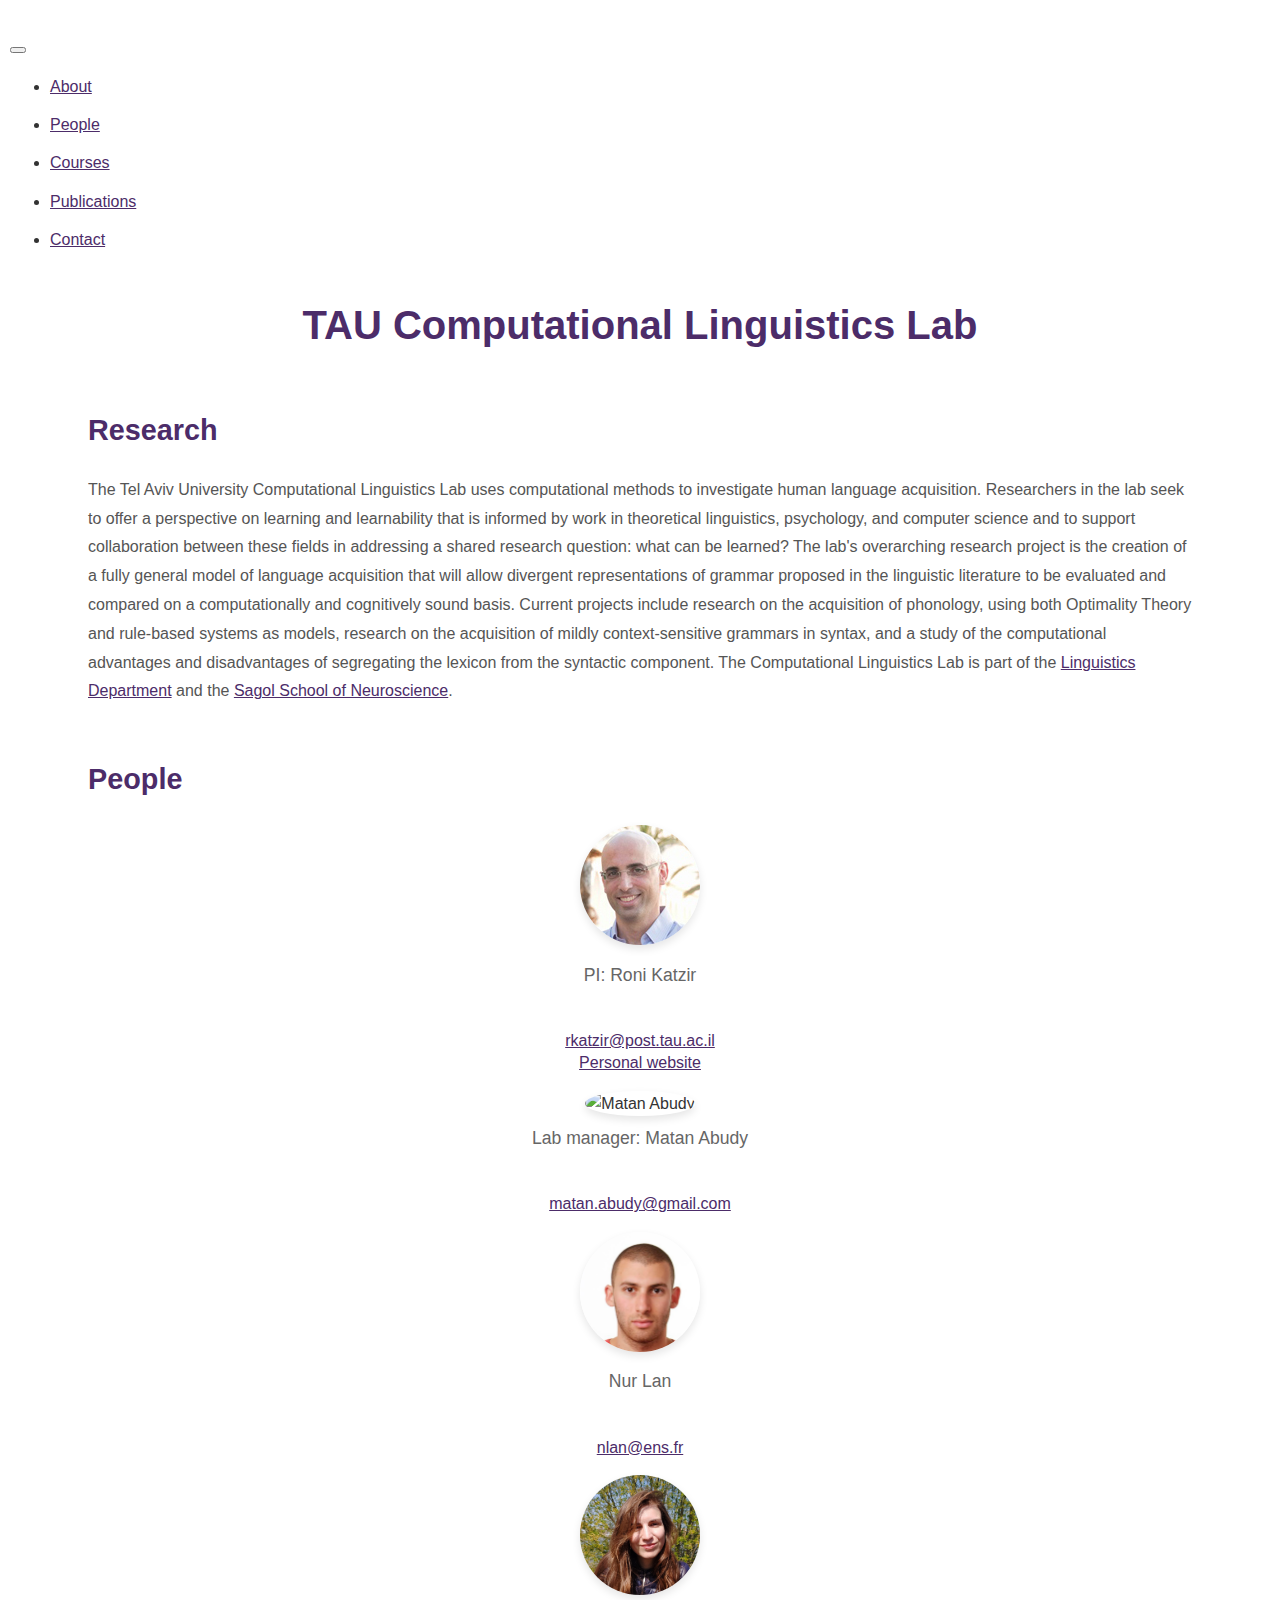
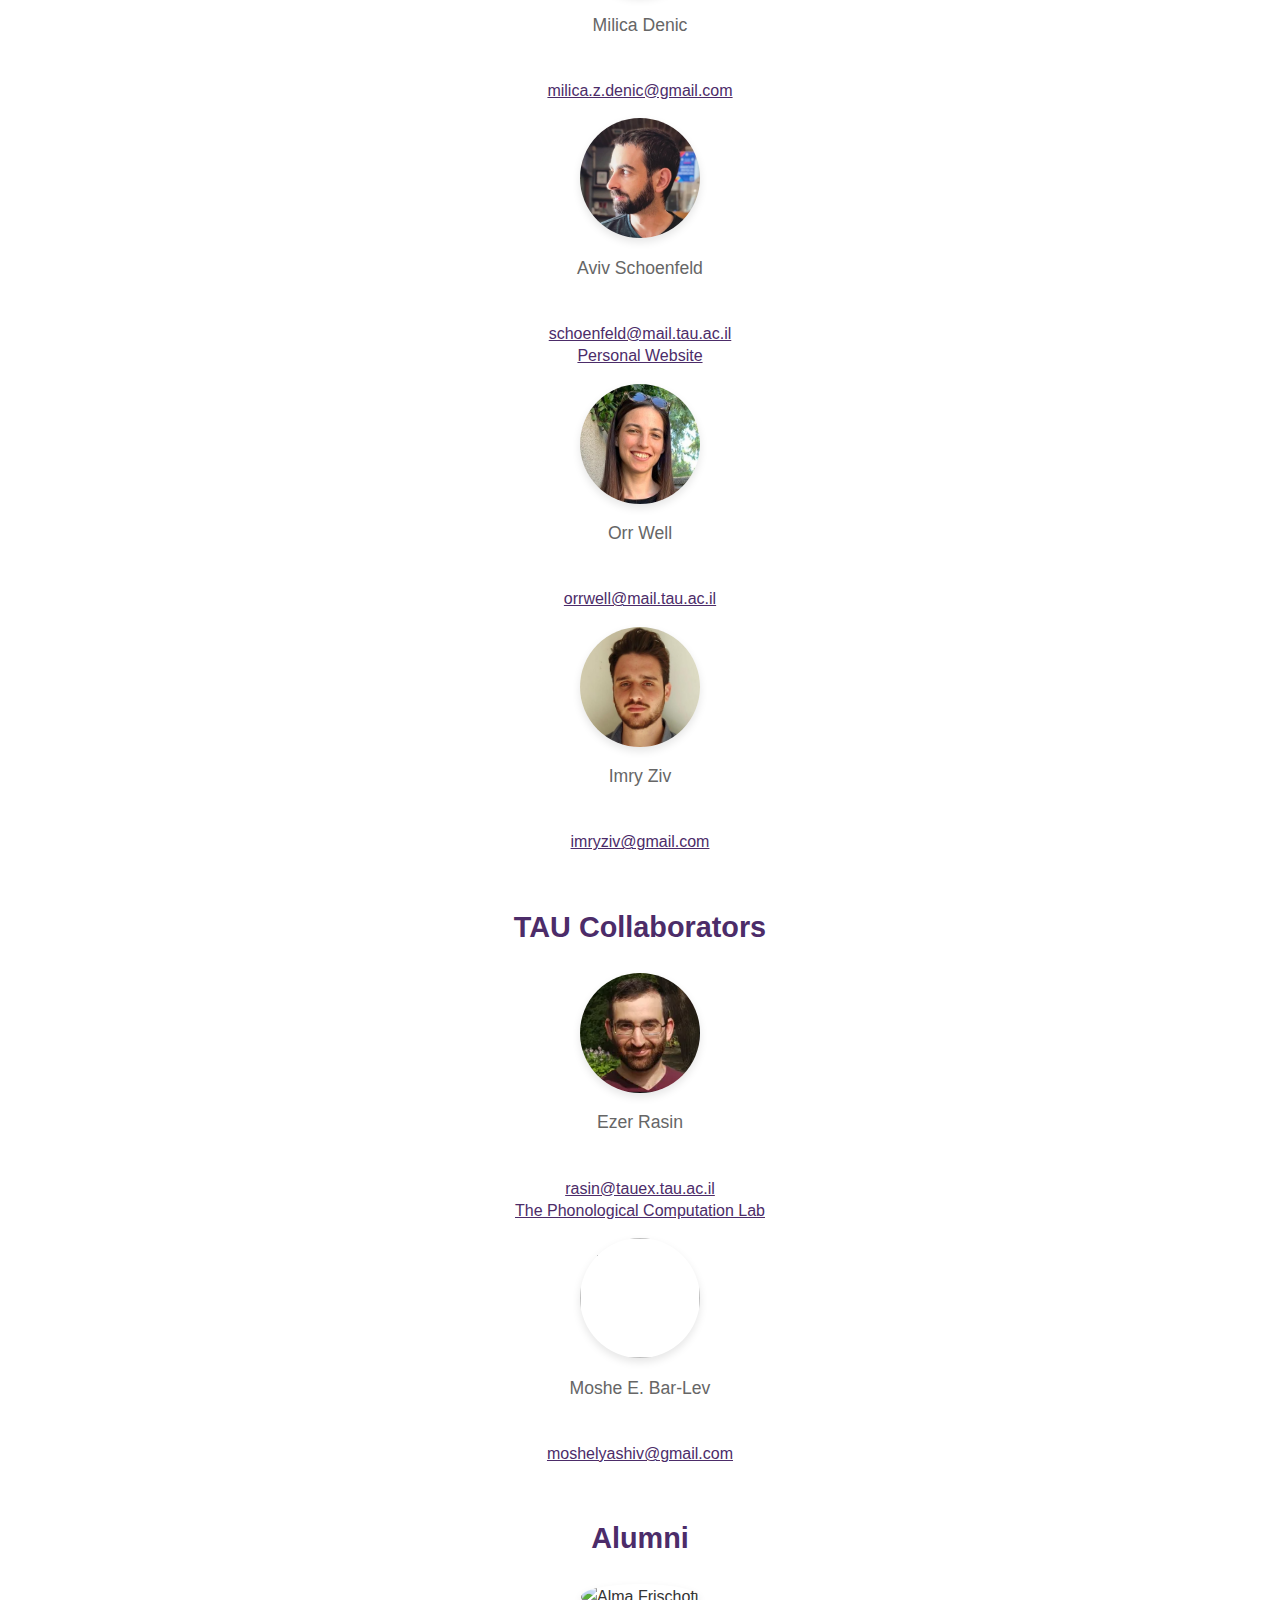
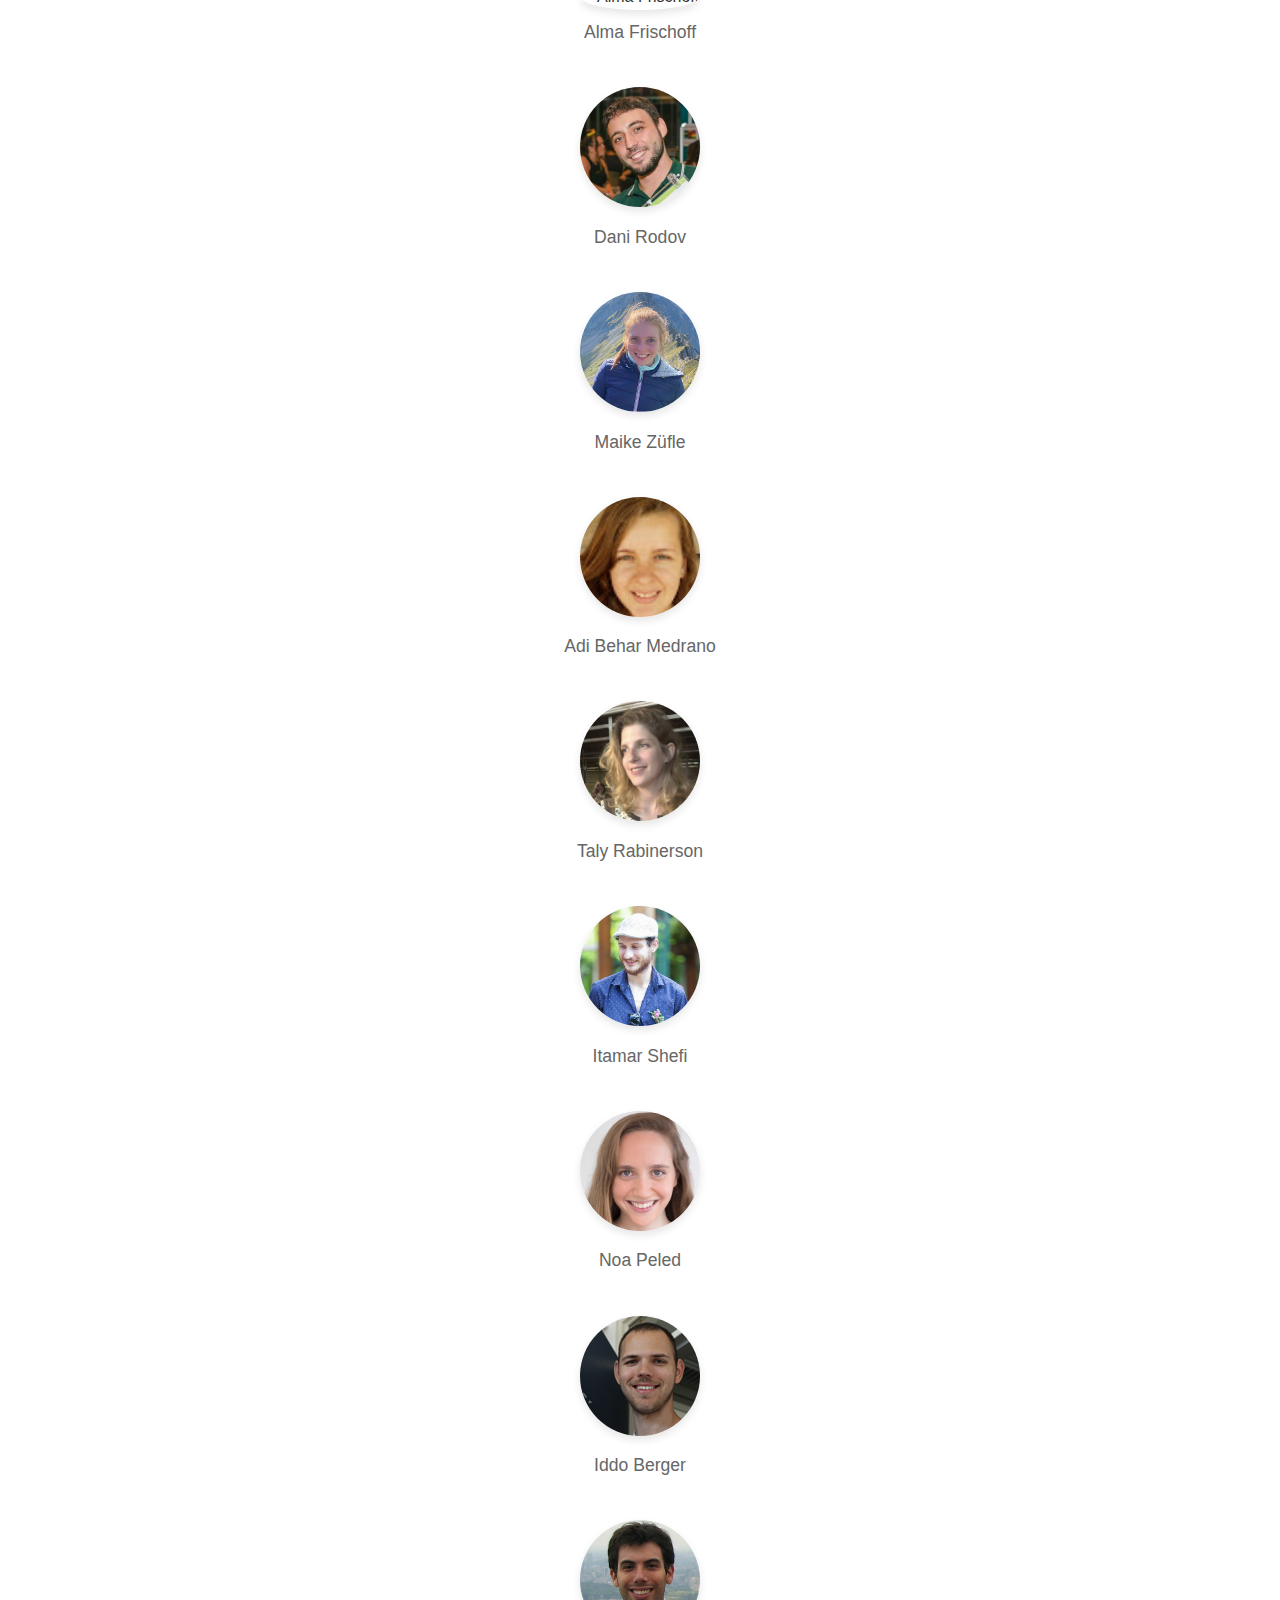
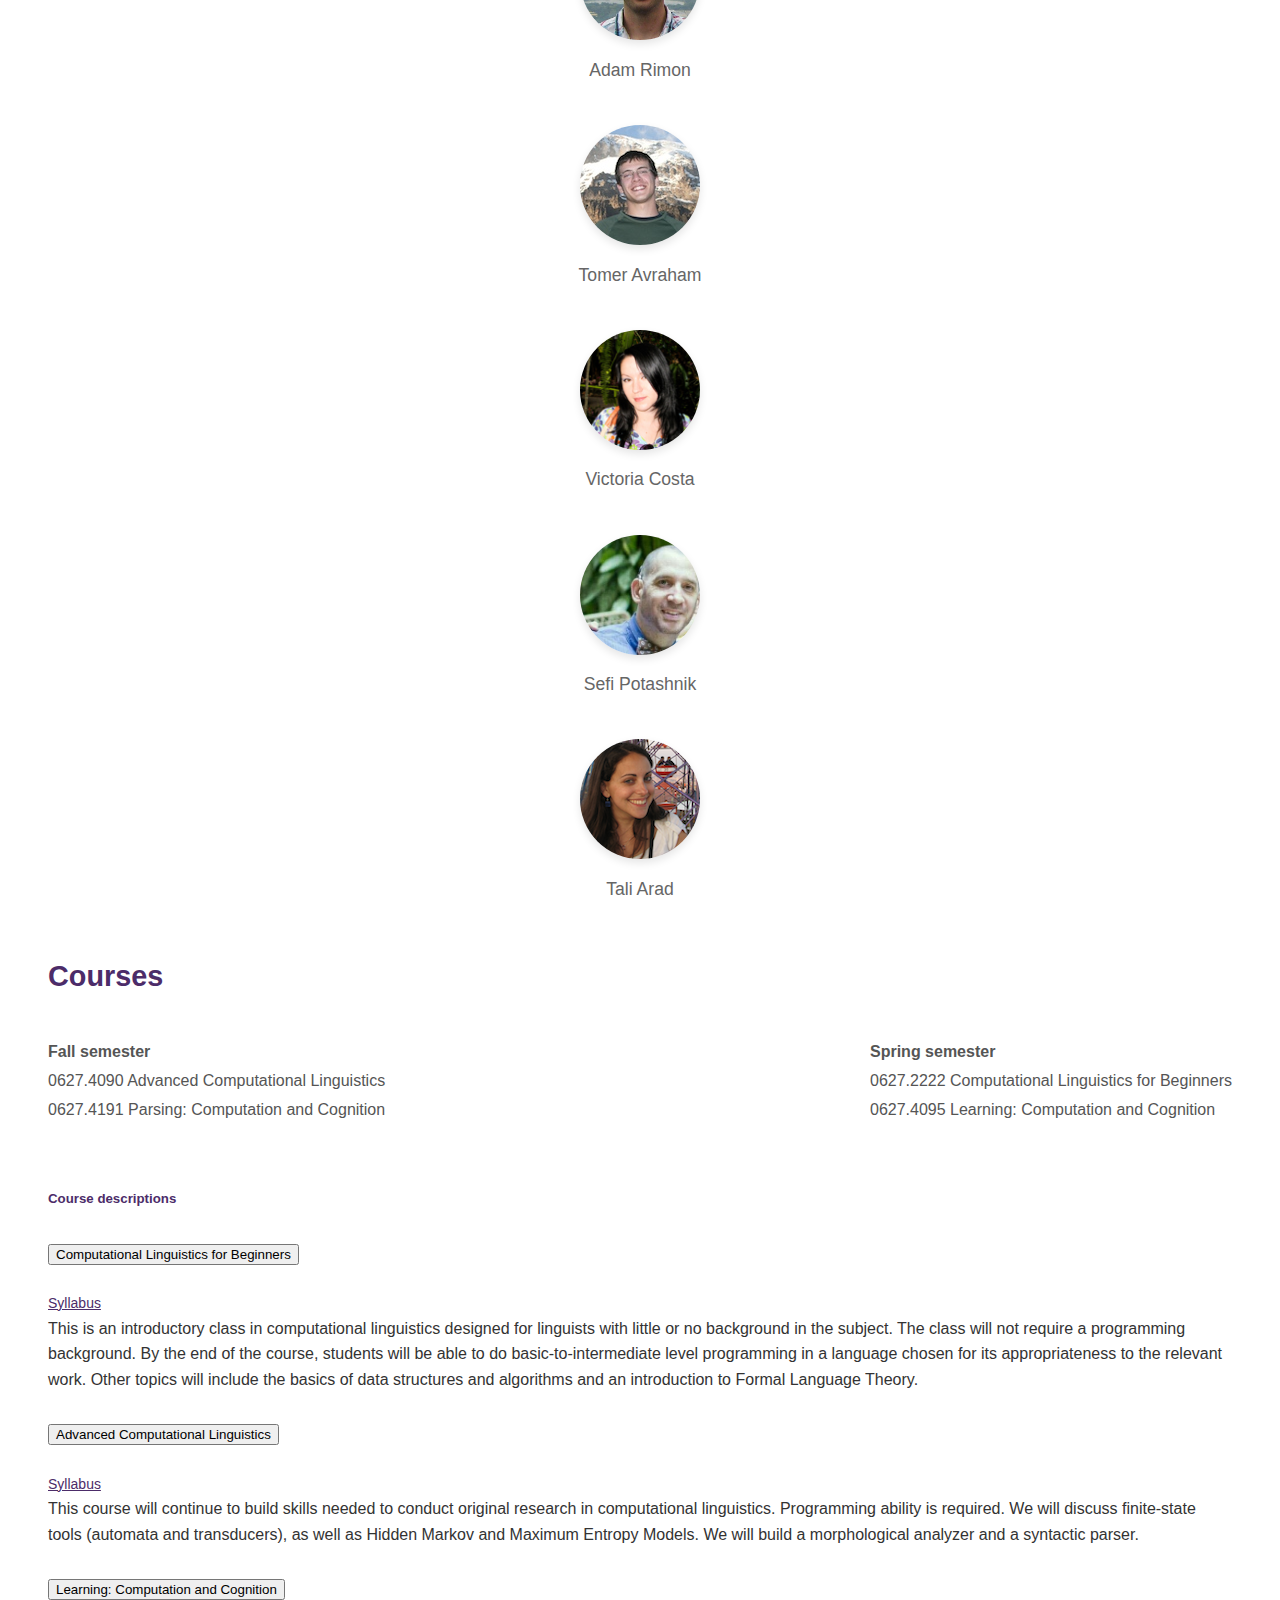
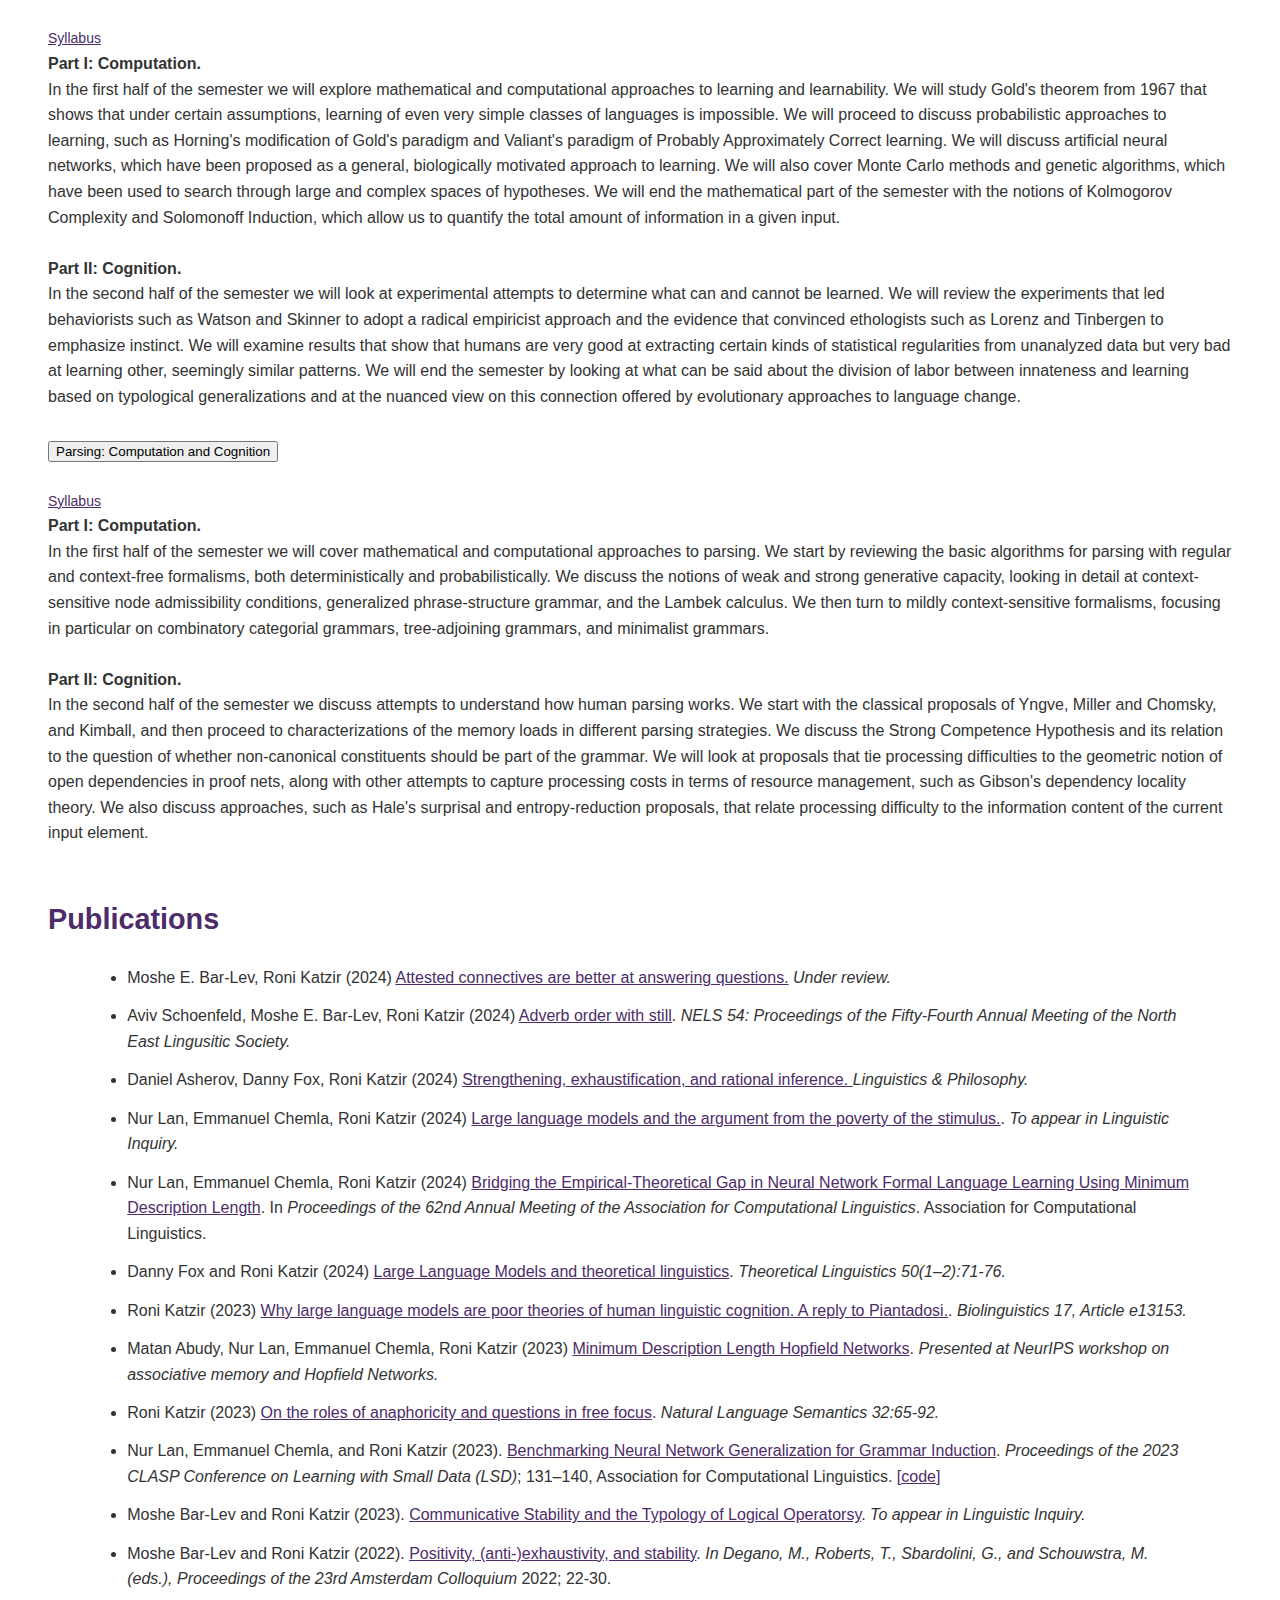
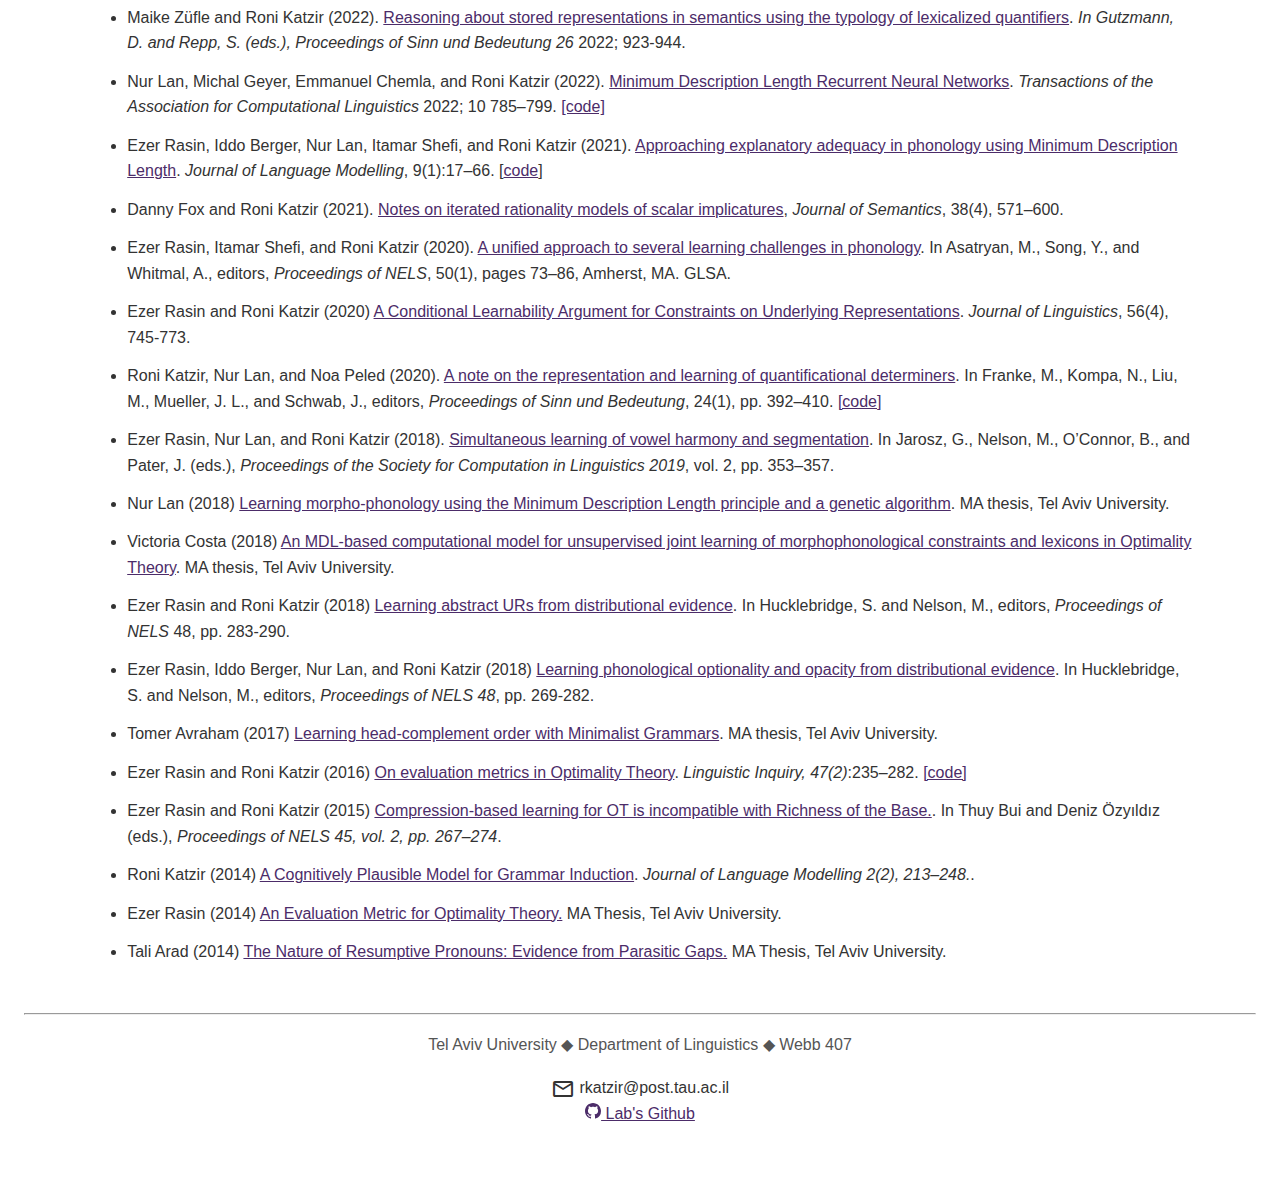
==== commit 1bfe4be7: "People grid is better now" ====
--- a/index.html
+++ b/index.html
@@ -61,13 +61,13 @@
             </section>
             <section id="people">
                 <div class="text-div">
-                    <center>
+                    <div class="text-center">
                         <h3>People</h3>
-                    </center>
+                    </div>
                     <div class="container people-container">
                         <div class="row justify-content-center">
-                            <div class="col-6">
-                                <img src="images/people/roni.jpg" class="person-picture">
+                            <div class="col-md-6 col-12 text-center">
+                                <img src="images/people/roni.jpg" class="person-picture" alt="Roni Katzir">
                                 <h6>PI: Roni Katzir</h6>
                                 <p class="person-text">
                                     <a href="mailto:rkatzir@post.tau.ac.il">rkatzir@post.tau.ac.il</a><br>
@@ -76,339 +76,340 @@
                             </div>
                         </div>
                         <div class="row justify-content-center">
-                            <div class="col-md-4 col-12">
-                                <img src="images/people/matan.jpg" class="person-picture">
+                            <div class="col-md-4 col-12 text-center">
+                                <img src="images/people/matan.jpg" class="person-picture" alt="Matan Abudy">
                                 <h6>Lab manager: Matan Abudy</h6>
                                 <p class="person-text">
                                     <a href="mailto:matan.abudy@gmail.com">matan.abudy@gmail.com</a>
                                 </p>
                             </div>
-                            <div class="col-md-4 col-6">
-                                <img src="images/people/nur.jpg" class="person-picture" />
+                            <div class="col-md-4 col-6 text-center">
+                                <img src="images/people/nur.jpg" class="person-picture" alt="Nur Lan">
                                 <h6>Nur Lan</h6>
                                 <p class="person-text">
                                     <a href="mailto:nlan@ens.fr">nlan@ens.fr</a>
                                 </p>
                             </div>
-                            <div class="col-md-4 col-6">
-                                <img src="images/people/milica.jpg" class="person-picture">
+                            <div class="col-md-4 col-6 text-center">
+                                <img src="images/people/milica.jpg" class="person-picture" alt="Milica Denic">
                                 <h6>Milica Denic</h6>
                                 <p class="person-text">
                                     <a href="mailto:milica.z.denic@gmail.com">milica.z.denic@gmail.com</a>
                                 </p>
                             </div>
-                            <div class="col-md-4 col-6">
-                                <img src="images/people/aviv_s.jpg" class="person-picture">
+                            <div class="col-md-4 col-6 text-center">
+                                <img src="images/people/aviv_s.jpg" class="person-picture" alt="Aviv Schoenfeld">
                                 <h6>Aviv Schoenfeld</h6>
                                 <p class="person-text">
                                     <a href="mailto:schoenfeld@mail.tau.ac.il">schoenfeld@mail.tau.ac.il</a><br>
                                     <a href="https://avivschoenfeld.wordpress.com">Personal Website</a>
                                 </p>
                             </div>
-                            <div class="col-md-4 col-6">
-                                <img src="images/people/Or_well.jpg" class="person-picture">
+                            <div class="col-md-4 col-6 text-center">
+                                <img src="images/people/Or_well.jpg" class="person-picture" alt="Orr Well">
                                 <h6>Orr Well</h6>
                                 <p class="person-text">
                                     <a href="mailto:orrwell@mail.tau.ac.il">orrwell@mail.tau.ac.il</a>
                                 </p>
                             </div>
-                            <div class="col-md-4 col-6">
-                                <img src="images/people/imry.jpg" class="person-picture">
+                            <div class="col-md-4 col-6 text-center">
+                                <img src="images/people/imry.jpg" class="person-picture" alt="Imry Ziv">
                                 <h6>Imry Ziv</h6>
                                 <p class="person-text">
                                     <a href="mailto:imryziv@gmail.com">imryziv@gmail.com</a>
                                 </p>
                             </div>
                         </div>
-                        <section id="collab">
-                            <div class="text-div">
-                                <center>
-                                    <h3>TAU Collaborators</h3>
-                                </center>
-                                <div class="container people-container">
-                                    <div class="row">
-                                        <div class="col-md-6 col-12">
-                                            <img src="images/people/ezer.PNG" class="person-picture">
-                                            <h6>Ezer Rasin</h6>
-                                            <p class="person-text">
-                                                <a href="mailto:rasin@tauex.tau.ac.il">rasin@tauex.tau.ac.il</a><br>
-                                                <a href="https://pcomplab.github.io">The Phonological Computation Lab</a>
-                                            </p>
-                                        </div>
-                                        <div class="col-md-6 col-12">
-                                            <img src="images/people/moish.png" class="person-picture">
-                                            <h6>Moshe E. Bar-Lev</h6>
-                                            <p class="person-text">
-                                                <a href="mailto:moshelyashiv@gmail.com">moshelyashiv@gmail.com</a>
-                                            </p>
-                                        </div>
-                                    </div>
-                        </section>
-                        <section id="alumni">
-                            <div class="text-div">
-                                <center>
-                                    <h3>Alumni</h3>
-                                </center>
-                                <div class="container people-container">
-                                    <div class="row">
-                                        <div class="col-md-4 col-sm-6 col-12">
-                                            <img src="images/people/Alma Frischoff.jpeg" class="person-picture" alt="Alma Frischoff">
-                                            <h6>Alma Frischoff</h6>
-                                        </div>
-                                        <div class="col-md-4 col-sm-6 col-12">
-                                            <img src="images/people/danni.PNG" class="person-picture" alt="Dani Rodov">
-                                            <h6>Dani Rodov</h6>
-                                        </div>
-                                        <div class="col-md-4 col-sm-6 col-12">
-                                            <img src="images/people/maike.png" class="person-picture" alt="Maike Züfle">
-                                            <h6>Maike Züfle</h6>
-                                        </div>
-                                        <div class="col-md-4 col-sm-6 col-12">
-                                            <img src="images/people/adi.png" class="person-picture" alt="Adi Behar Medrano">
-                                            <h6>Adi Behar Medrano</h6>
-                                        </div>
-                                        <div class="col-md-4 col-sm-6 col-12">
-                                            <img src="images/people/taly.jpeg" class="person-picture" alt="Taly Rabinerson">
-                                            <h6>Taly Rabinerson</h6>
-                                        </div>
-                                        <div class="col-md-4 col-sm-6 col-12">
-                                            <img src="images/people/itamar.png" class="person-picture" alt="Itamar Shefi">
-                                            <h6>Itamar Shefi</h6>
-                                        </div>
-                                        <div class="col-md-4 col-sm-6 col-12">
-                                            <img src="images/people/noa.jpg" class="person-picture" alt="Noa Peled">
-                                            <h6>Noa Peled</h6>
-                                        </div>
-                                        <div class="col-md-4 col-sm-6 col-12">
-                                            <img src="images/people/iddo.jpg" class="person-picture" alt="Iddo Berger">
-                                            <h6>Iddo Berger</h6>
-                                        </div>
-                                        <div class="col-md-4 col-sm-6 col-12">
-                                            <img src="images/people/adam.png" class="person-picture" alt="Adam Rimon">
-                                            <h6>Adam Rimon</h6>
-                                        </div>
-                                        <div class="col-md-4 col-sm-6 col-12">
-                                            <img src="images/people/tomer.JPG" class="person-picture" alt="Tomer Avraham">
-                                            <h6>Tomer Avraham</h6>
-                                        </div>
-                                        <div class="col-md-4 col-sm-6 col-12">
-                                            <img src="images/people/victoria.jpg" class="person-picture" alt="Victoria Costa">
-                                            <h6>Victoria Costa</h6>
-                                        </div>
-                                        <div class="col-md-4 col-sm-6 col-12">
-                                            <img src="images/people/sefi.jpg" class="person-picture" alt="Sefi Potashnik">
-                                            <h6>Sefi Potashnik</h6>
-                                        </div>
-                                        <div class="col-md-4 col-sm-6 col-12">
-                                            <img src="images/people/tali.png" class="person-picture" alt="Tali Arad">
-                                            <h6>Tali Arad</h6>
-                                        </div>
+                    </div>
+                    <section id="collab">
+                        <div class="text-div">
+                            <center>
+                                <h3>TAU Collaborators</h3>
+                            </center>
+                            <div class="container people-container">
+                                <div class="row">
+                                    <div class="col-md-6 col-12">
+                                        <img src="images/people/ezer.PNG" class="person-picture">
+                                        <h6>Ezer Rasin</h6>
+                                        <p class="person-text">
+                                            <a href="mailto:rasin@tauex.tau.ac.il">rasin@tauex.tau.ac.il</a><br>
+                                            <a href="https://pcomplab.github.io">The Phonological Computation Lab</a>
+                                        </p>
+                                    </div>
+                                    <div class="col-md-6 col-12">
+                                        <img src="images/people/moish.png" class="person-picture">
+                                        <h6>Moshe E. Bar-Lev</h6>
+                                        <p class="person-text">
+                                            <a href="mailto:moshelyashiv@gmail.com">moshelyashiv@gmail.com</a>
+                                        </p>
                                     </div>
                                 </div>
-                            </div>
-                        </section>
-                    </div>
+                    </section>
+                    <section id="alumni">
+                        <div class="text-div">
+                            <center>
+                                <h3>Alumni</h3>
+                            </center>
+                            <div class="container people-container">
+                                <div class="row">
+                                    <div class="col-md-4 col-sm-6 col-12">
+                                        <img src="images/people/Alma Frischoff.jpeg" class="person-picture" alt="Alma Frischoff">
+                                        <h6>Alma Frischoff</h6>
+                                    </div>
+                                    <div class="col-md-4 col-sm-6 col-12">
+                                        <img src="images/people/danni.PNG" class="person-picture" alt="Dani Rodov">
+                                        <h6>Dani Rodov</h6>
+                                    </div>
+                                    <div class="col-md-4 col-sm-6 col-12">
+                                        <img src="images/people/maike.png" class="person-picture" alt="Maike Züfle">
+                                        <h6>Maike Züfle</h6>
+                                    </div>
+                                    <div class="col-md-4 col-sm-6 col-12">
+                                        <img src="images/people/adi.png" class="person-picture" alt="Adi Behar Medrano">
+                                        <h6>Adi Behar Medrano</h6>
+                                    </div>
+                                    <div class="col-md-4 col-sm-6 col-12">
+                                        <img src="images/people/taly.jpeg" class="person-picture" alt="Taly Rabinerson">
+                                        <h6>Taly Rabinerson</h6>
+                                    </div>
+                                    <div class="col-md-4 col-sm-6 col-12">
+                                        <img src="images/people/itamar.png" class="person-picture" alt="Itamar Shefi">
+                                        <h6>Itamar Shefi</h6>
+                                    </div>
+                                    <div class="col-md-4 col-sm-6 col-12">
+                                        <img src="images/people/noa.jpg" class="person-picture" alt="Noa Peled">
+                                        <h6>Noa Peled</h6>
+                                    </div>
+                                    <div class="col-md-4 col-sm-6 col-12">
+                                        <img src="images/people/iddo.jpg" class="person-picture" alt="Iddo Berger">
+                                        <h6>Iddo Berger</h6>
+                                    </div>
+                                    <div class="col-md-4 col-sm-6 col-12">
+                                        <img src="images/people/adam.png" class="person-picture" alt="Adam Rimon">
+                                        <h6>Adam Rimon</h6>
+                                    </div>
+                                    <div class="col-md-4 col-sm-6 col-12">
+                                        <img src="images/people/tomer.JPG" class="person-picture" alt="Tomer Avraham">
+                                        <h6>Tomer Avraham</h6>
+                                    </div>
+                                    <div class="col-md-4 col-sm-6 col-12">
+                                        <img src="images/people/victoria.jpg" class="person-picture" alt="Victoria Costa">
+                                        <h6>Victoria Costa</h6>
+                                    </div>
+                                    <div class="col-md-4 col-sm-6 col-12">
+                                        <img src="images/people/sefi.jpg" class="person-picture" alt="Sefi Potashnik">
+                                        <h6>Sefi Potashnik</h6>
+                                    </div>
+                                    <div class="col-md-4 col-sm-6 col-12">
+                                        <img src="images/people/tali.png" class="person-picture" alt="Tali Arad">
+                                        <h6>Tali Arad</h6>
+                                    </div>
+                                </div>
+                            </div>
+                        </div>
+                    </section>
                 </div>
-            </section>
-            <section id="courses">
-                <div class="text-div">
-                    <h3>Courses</h3>
-                    <div class="card col-sm-9">
-                        <div class="card-body">
-                            <p>
-                                <b>Fall semester</b>
-                                <br />
-                                0627.4090 Advanced Computational Linguistics<br />
-                                0627.4191 Parsing: Computation and Cognition
-                            </p>
-                            <p>
-                                <b>Spring semester</b>
-                                <br />
-                                0627.2222 Computational Linguistics for Beginners<br />
-                                0627.4095 Learning: Computation and Cognition
-                            </p>
-                        </div>
-                    </div>
-                    <br>
-                    <h5>Course descriptions</h5>
-                    <div class="accordion accordion-flush" id="accordionFlushExample">
-                        <div class="accordion-item">
-                            <h2 class="accordion-header" id="flush-headingOne">
-                                <button class="accordion-button collapsed" type="button" data-bs-toggle="collapse" data-bs-target="#flush-collapseOne" aria-expanded="false" aria-controls="flush-collapseOne">
-                                    Computational Linguistics for Beginners
-                                </button>
-                            </h2>
-                            <div id="flush-collapseOne" class="accordion-collapse collapse" aria-labelledby="flush-headingOne" data-bs-parent="#accordionFlushExample">
-                                <div class="accordion-body text-start">
-                                    <a href="http://www2.tau.ac.il/yedion/syllabus.asp?year=2013&amp;course=0627222201" class="syllabus">Syllabus</a><br>
-                                    This is an introductory class in computational linguistics designed for linguists with little or no background in the subject. The class will not require a programming background. By the end of the course, students will be able to do basic-to-intermediate level programming in a language chosen for its appropriateness to the relevant work. Other topics will include the basics of data structures and algorithms and an introduction to Formal Language Theory.
-                                </div>
-                            </div>
-                        </div>
-                        <div class="accordion-item">
-                            <h2 class="accordion-header" id="flush-headingTwo">
-                                <button class="accordion-button collapsed" type="button" data-bs-toggle="collapse" data-bs-target="#flush-collapseTwo" aria-expanded="false" aria-controls="flush-collapseTwo">
-                                    Advanced Computational Linguistics
-                                </button>
-                            </h2>
-                            <div id="flush-collapseTwo" class="accordion-collapse collapse" aria-labelledby="flush-headingTwo" data-bs-parent="#accordionFlushExample">
-                                <div class="accordion-body text-start">
-                                    <a href="http://www2.tau.ac.il/yedion/syllabus.asp?year=2013&amp;course=0627222301" class="syllabus">Syllabus</a><br>
-                                    This course will continue to build skills needed to conduct original research in computational linguistics. Programming ability is required. We will discuss finite-state tools (automata and transducers), as well as Hidden Markov and Maximum Entropy Models. We will build a morphological analyzer and a syntactic parser.
-                                </div>
-                            </div>
-                        </div>
-                        <div class="accordion-item">
-                            <h2 class="accordion-header" id="flush-headingThree">
-                                <button class="accordion-button collapsed" type="button" data-bs-toggle="collapse" data-bs-target="#flush-collapseThree" aria-expanded="false" aria-controls="flush-collapseThree">
-                                    Learning: Computation and Cognition
-                                </button>
-                            </h2>
-                            <div id="flush-collapseThree" class="accordion-collapse collapse" aria-labelledby="flush-headingThree" data-bs-parent="#accordionFlushExample">
-                                <div class="accordion-body text-start">
-                                    <a href="http://www2.tau.ac.il/yedion/syllabus.asp?year=2013&amp;course=0627377701" class="syllabus">Syllabus</a><br>
-                                    <b>Part I: Computation.</b><br /> In the first half of the semester we will explore mathematical and computational approaches to learning and learnability. We will study Gold's theorem from 1967 that shows that under certain assumptions, learning of even very simple classes of languages is impossible. We will proceed to discuss probabilistic approaches to learning, such as Horning's modification of Gold's paradigm and Valiant's paradigm of Probably Approximately Correct learning. We will discuss artificial neural networks, which have been proposed as a general, biologically motivated approach to learning. We will also cover Monte Carlo methods and genetic algorithms, which have been used to search through large and complex spaces of hypotheses. We will end the mathematical part of the semester with the notions of Kolmogorov Complexity and Solomonoff Induction, which allow us to quantify the total amount of information in a given input.
-                                    <br /><br />
-                                    <b>Part II: Cognition.</b><br /> In the second half of the semester we will look at experimental attempts to determine what can and cannot be learned. We will review the experiments that led behaviorists such as Watson and Skinner to adopt a radical empiricist approach and the evidence that convinced ethologists such as Lorenz and Tinbergen to emphasize instinct. We will examine results that show that humans are very good at extracting certain kinds of statistical regularities from unanalyzed data but very bad at learning other, seemingly similar patterns. We will end the semester by looking at what can be said about the division of labor between innateness and learning based on typological generalizations and at the nuanced view on this connection offered by evolutionary approaches to language change.
-                                </div>
-                            </div>
-                        </div>
-                        <div class="accordion-item">
-                            <h2 class="accordion-header" id="flush-headingFour">
-                                <button class="accordion-button collapsed" type="button" data-bs-toggle="collapse" data-bs-target="#flush-collapseFour" aria-expanded="false" aria-controls="flush-collapseFour">
-                                    Parsing: Computation and Cognition
-                                </button>
-                            </h2>
-                            <div id="flush-collapseFour" class="accordion-collapse collapse" aria-labelledby="flush-headingThree" data-bs-parent="#accordionFlushExample">
-                                <div class="accordion-body text-start">
-                                    <a href="http://www2.tau.ac.il/yedion/syllabus.asp?year=2013&amp;course=0627419101" class="syllabus">Syllabus</a><br>
-                                    <b>Part I: Computation.</b><br /> In the first half of the semester we will cover mathematical and computational approaches to parsing. We start by reviewing the basic algorithms for parsing with regular and context-free formalisms, both deterministically and probabilistically. We discuss the notions of weak and strong generative capacity, looking in detail at context-sensitive node admissibility conditions, generalized phrase-structure grammar, and the Lambek calculus. We then turn to mildly context-sensitive formalisms, focusing in particular on combinatory categorial grammars, tree-adjoining grammars, and minimalist grammars.
-                                    <br /><br />
-                                    <b>Part II: Cognition.</b><br /> In the second half of the semester we discuss attempts to understand how human parsing works. We start with the classical proposals of Yngve, Miller and Chomsky, and Kimball, and then proceed to characterizations of the memory loads in different parsing strategies. We discuss the Strong Competence Hypothesis and its relation to the question of whether non-canonical constituents should be part of the grammar. We will look at proposals that tie processing difficulties to the geometric notion of open dependencies in proof nets, along with other attempts to capture processing costs in terms of resource management, such as Gibson's dependency locality theory. We also discuss approaches, such as Hale's surprisal and entropy-reduction proposals, that relate processing difficulty to the information content of the current input element.
-                                </div>
-                            </div>
-                        </div>
+        </div>
+        </section>
+        <section id="courses">
+            <div class="text-div">
+                <h3>Courses</h3>
+                <div class="card col-sm-9">
+                    <div class="card-body">
+                        <p>
+                            <b>Fall semester</b>
+                            <br />
+                            0627.4090 Advanced Computational Linguistics<br />
+                            0627.4191 Parsing: Computation and Cognition
+                        </p>
+                        <p>
+                            <b>Spring semester</b>
+                            <br />
+                            0627.2222 Computational Linguistics for Beginners<br />
+                            0627.4095 Learning: Computation and Cognition
+                        </p>
                     </div>
                 </div>
-            </section>
-            <section id="publications">
-                <div class="text-div text-start">
-                    <h3>Publications</h3>
-                    <ul class="publication-list text-start">
-                        <li>
-                            Moshe E. Bar-Lev, Roni Katzir (2024) <a href="https://lingbuzz.net/lingbuzz/007583">Attested connectives are better at answering questions.</a> <i>Under review.</i>
-                        </li>
-                        <li>
-                            Aviv Schoenfeld, Moshe E. Bar-Lev, Roni Katzir (2024) <a href="https://ling.auf.net/lingbuzz/008324">Adverb order with still</a>. <i>NELS 54: Proceedings of the Fifty-Fourth Annual Meeting of the North East Lingusitic Society.</i>
-                        </li>
-                        <li>
-                            Daniel Asherov, Danny Fox, Roni Katzir (2024) <a href="https://link.springer.com/article/10.1007/s10988-023-09406-0"> Strengthening, exhaustification, and rational inference. </a> <i>Linguistics & Philosophy.</i>
-                        </li>
-                        <li>
-                            Nur Lan, Emmanuel Chemla, Roni Katzir (2024) <a href="files/LLMs-and-APS-Lan-Chemla-Katzir.pdf">Large language models and the argument from the poverty of the stimulus.</a>. <i>To appear in Linguistic Inquiry.</i>
-                        </li>
-                        <li>
-                            Nur Lan, Emmanuel Chemla, Roni Katzir (2024) <a href="https://aclanthology.org/2024.acl-long.713/">Bridging the Empirical-Theoretical Gap in Neural Network Formal Language Learning Using Minimum Description Length</a>. In <i>Proceedings of the 62nd Annual Meeting of the Association for Computational Linguistics</i>. Association for Computational Linguistics.
-                        </li>
-                        <li>
-                            Danny Fox and Roni Katzir (2024) <a href="https://english.tau.ac.il/sites/personal.tau.ac.il/files/media_server/1213/FoxKatzir%202024%20Large%20Language%20Models%20and%20theoretical%20linguistics.pdf"> Large Language Models and theoretical linguistics</a>. <i>Theoretical Linguistics 50(1–2):71-76.</i>
-                        </li>
-                        <li>
-                            Roni Katzir (2023) <a href="https://doi.org/10.5964/bioling.13153"> Why large language models are poor theories of human linguistic cognition. A reply to Piantadosi.</a>. <i>Biolinguistics 17, Article e13153.</i>
-                        </li>
-                        <li>
-                            Matan Abudy, Nur Lan, Emmanuel Chemla, Roni Katzir (2023) <a href="http://arxiv.org/abs/2311.06518">Minimum Description Length Hopfield Networks</a>. <i>Presented at NeurIPS workshop on associative memory and Hopfield Networks.</i>
-                        </li>
-                        <li>
-                            Roni Katzir (2023) <a href="https://link.springer.com/article/10.1007/s11050-023-09214-z"> On the roles of anaphoricity and questions in free focus</a>. <i>Natural Language Semantics 32:65-92.</i>
-                        </li>
-                        <li>
-                            Nur Lan, Emmanuel Chemla, and Roni Katzir (2023). <a href="https://aclanthology.org/2023.clasp-1.15/">Benchmarking Neural Network Generalization for Grammar Induction</a>. <i>Proceedings of the 2023 CLASP Conference on Learning with Small Data (LSD)</i>; 131–140, Association for Computational Linguistics. <a href="https://github.com/taucompling/bliss">[code]</a>
-                        </li>
-                        <li>
-                            Moshe Bar-Lev and Roni Katzir (2023). <a href="https://direct.mit.edu/ling/article-abstract/doi/10.1162/ling_a_00497/114274/Communicative-Stability-and-the-Typology-of">Communicative Stability and the Typology of Logical Operatorsy</a>. <i>To appear in Linguistic Inquiry.</i>
-                        </li>
-                        <li>
-                            Moshe Bar-Lev and Roni Katzir (2022). <a href="https://www.dropbox.com/s/coyx5gs26q3bwro/Proceedings2022-pages-30-37.pdf?dl=0">Positivity, (anti-)exhaustivity, and stability</a>. <i>In Degano, M., Roberts, T., Sbardolini, G., and Schouwstra, M. (eds.), Proceedings of the 23rd Amsterdam Colloquium</i> 2022; 22-30.
-                        </li>
-                        <li>
-                            Maike Züfle and Roni Katzir (2022). <a href="https://ojs.ub.uni-konstanz.de/sub/index.php/sub/article/view/1038">Reasoning about stored representations in semantics using the typology of lexicalized quantifiers</a>. <i>In Gutzmann, D. and Repp, S. (eds.), Proceedings of Sinn und Bedeutung 26</i> 2022; 923-944.
-                        </li>
-                        <li>
-                            Nur Lan, Michal Geyer, Emmanuel Chemla, and Roni Katzir (2022). <a href="https://direct.mit.edu/tacl/article/doi/10.1162/tacl_a_00489/112499/Minimum-Description-Length-Recurrent-Neural">Minimum Description Length Recurrent Neural Networks</a>. <i>Transactions of the Association for Computational Linguistics</i> 2022; 10 785–799. <a href="https://github.com/taucompling/mdlrnn">[code]</a>
-                        </li>
-                        <li>
-                            Ezer Rasin, Iddo Berger, Nur Lan, Itamar Shefi, and Roni Katzir (2021). <a href="https://jlm.ipipan.waw.pl/index.php/JLM/article/view/266">Approaching explanatory adequacy in phonology using Minimum Description Length</a>. <i>Journal of Language Modelling</i>, 9(1):17–66. [<a href="https://github.com/taucompling/morphophonology_spe">code</a>]
-                        </li>
-                        <li>
-                            Danny Fox and Roni Katzir (2021). <a href="https://academic.oup.com/jos/advance-article/doi/10.1093/jos/ffab015/6433054?guestAccessKey=1d438498-6756-47ad-a825-020fd24f77b2">Notes on iterated rationality models of scalar implicatures</a>, <i>Journal of Semantics</i>, 38(4), 571–600.
-                        </li>
-                        <li>
-                            Ezer Rasin, Itamar Shefi, and Roni Katzir (2020). <a href="papers/RasinShefiKatzir2020_UnifiedApproach.pdf">A unified approach to several learning challenges in phonology</a>. In Asatryan, M., Song, Y., and Whitmal, A., editors, <i>Proceedings of NELS</i>, 50(1), pages 73–86, Amherst, MA. GLSA.
-                        </li>
-                        <li>
-                            Ezer Rasin and Roni Katzir (2020) <a href="papers/RasinKatzir 2020 A conditional learnability argument for constraints on underlying representations.pdf"> A Conditional Learnability Argument for Constraints on Underlying Representations</a>. <i>Journal of Linguistics</i>, 56(4), 745-773.
-                        </li>
-                        <li>
-                            Roni Katzir, Nur Lan, and Noa Peled (2020). <a href="papers/Katzir Lan Peled 2020.pdf">A note on the representation and learning of quantificational determiners</a>. In Franke, M., Kompa, N., Liu, M., Mueller, J. L., and Schwab, J., editors, <i>Proceedings of Sinn und Bedeutung</i>, 24(1), pp. 392–410. <a href="https://gitlab.com/taucompling/semantic_automata">[code]</a>
-                        </li>
-                        <li>
-                            Ezer Rasin, Nur Lan, and Roni Katzir (2018). <a href="papers/RasinLanKatzir 2018 Simultaneous learning of vowel harmony and segmentation.pdf">Simultaneous learning of vowel harmony and segmentation</a>. In Jarosz, G., Nelson, M., O’Connor, B., and Pater, J. (eds.), <i>Proceedings of the Society for Computation in Linguistics 2019</i>, vol. 2, pp. 353–357.
-                        </li>
-                        <!--                    <li>-->
-                        <!--                        Ezer Rasin, Iddo Berger, Nur Lan, and Roni Katzir (2018) <a href="papers/RasinBergerLanKatzir 2018 Learning rule-based morpho-phonology.pdf">Learning rule-based morphophonology</a>. Ms., MIT and Tel Aviv University (submitted). <a href="https://github.com/taucompling/morphophonology_spe">[code]</a>-->
-                        <!--                    </li>-->
-                        <li>
-                            Nur Lan (2018) <a href="papers/Nur_Lan_MA_2018.pdf">Learning morpho-phonology using the Minimum Description Length principle and a genetic algorithm</a>. MA thesis, Tel Aviv University.
-                        </li>
-                        <li>
-                            Victoria Costa (2018) <a href="papers/Costa 2018 An MDL-based computational model for unsupervised joint learning of morphophonological constraints and lexicons in Optimality Theory.pdf">An MDL-based computational model for unsupervised joint learning of morphophonological constraints and lexicons in Optimality Theory</a>. MA thesis, Tel Aviv University.
-                        </li>
-                        <li>
-                            Ezer Rasin and Roni Katzir (2018) <a href="papers/RasinKatzir 2018 Learning abstract URs from distributional evidence.pdf">Learning abstract URs from distributional evidence</a>. In Hucklebridge, S. and Nelson, M., editors, <i>Proceedings of NELS</i> 48, pp. 283-290.
-                        </li>
-                        <li>
-                            Ezer Rasin, Iddo Berger, Nur Lan, and Roni Katzir (2018) <a href="papers/RasinBergerLanKatzir 2018 Learning phonological optionality and opacity from distributional evidence.pdf">Learning phonological optionality and opacity from distributional evidence</a>. In Hucklebridge, S. and Nelson, M., editors, <i>Proceedings of NELS 48</i>, pp. 269-282.
-                        </li>
-                        <li>
-                            Tomer Avraham (2017) <a href="papers/Tomer_Avraham_MA_2017.pdf">Learning head-complement order with Minimalist Grammars</a>. MA thesis, Tel Aviv University.
-                        </li>
-                        <li>
-                            Ezer Rasin and Roni Katzir (2016) <a href="papers/RasinKatzir 2016 On evaluation metrics in Optimality Theory.pdf">On evaluation metrics in Optimality Theory</a>. <i>Linguistic Inquiry, 47(2)</i>:235–282. <a href="https://github.com/taucompling/otml">[code]</a>
-                        </li>
-                        <li>
-                            Ezer Rasin and Roni Katzir (2015) <a href="papers/RasinKatzir 2015 Compression-based learning for OT is incompatible with Richness of the Base.pdf">Compression-based learning for OT is incompatible with Richness of the Base.</a>. In Thuy Bui and Deniz Özyıldız (eds.), <i>Proceedings of NELS 45, vol. 2, pp. 267–274</i>.
-                        </li>
-                        <li>
-                            Roni Katzir (2014) <a href="http://jlm.ipipan.waw.pl/index.php/JLM/article/view/85">A Cognitively Plausible Model for Grammar Induction</a>. <i>Journal of Language Modelling 2(2), 213–248.</i>.
-                        </li>
-                        <li>
-                            Ezer Rasin (2014) <a href="http://humanities1.tau.ac.il/linguistics_eng/images/stories/Ezer_Rasin_MA_2014.pdf">An Evaluation Metric for Optimality Theory.</a> MA Thesis, Tel Aviv University.
-                        </li>
-                        <li>
-                            Tali Arad (2014) <a href="http://humanities1.tau.ac.il/linguistics_eng/images/stories/Tali_Arad_MA_2014.pdf">The Nature of Resumptive Pronouns: Evidence from Parasitic Gaps.</a> MA Thesis, Tel Aviv University.
-                        </li>
-                    </ul>
+                <br>
+                <h5>Course descriptions</h5>
+                <div class="accordion accordion-flush" id="accordionFlushExample">
+                    <div class="accordion-item">
+                        <h2 class="accordion-header" id="flush-headingOne">
+                            <button class="accordion-button collapsed" type="button" data-bs-toggle="collapse" data-bs-target="#flush-collapseOne" aria-expanded="false" aria-controls="flush-collapseOne">
+                                Computational Linguistics for Beginners
+                            </button>
+                        </h2>
+                        <div id="flush-collapseOne" class="accordion-collapse collapse" aria-labelledby="flush-headingOne" data-bs-parent="#accordionFlushExample">
+                            <div class="accordion-body text-start">
+                                <a href="http://www2.tau.ac.il/yedion/syllabus.asp?year=2013&amp;course=0627222201" class="syllabus">Syllabus</a><br>
+                                This is an introductory class in computational linguistics designed for linguists with little or no background in the subject. The class will not require a programming background. By the end of the course, students will be able to do basic-to-intermediate level programming in a language chosen for its appropriateness to the relevant work. Other topics will include the basics of data structures and algorithms and an introduction to Formal Language Theory.
+                            </div>
+                        </div>
+                    </div>
+                    <div class="accordion-item">
+                        <h2 class="accordion-header" id="flush-headingTwo">
+                            <button class="accordion-button collapsed" type="button" data-bs-toggle="collapse" data-bs-target="#flush-collapseTwo" aria-expanded="false" aria-controls="flush-collapseTwo">
+                                Advanced Computational Linguistics
+                            </button>
+                        </h2>
+                        <div id="flush-collapseTwo" class="accordion-collapse collapse" aria-labelledby="flush-headingTwo" data-bs-parent="#accordionFlushExample">
+                            <div class="accordion-body text-start">
+                                <a href="http://www2.tau.ac.il/yedion/syllabus.asp?year=2013&amp;course=0627222301" class="syllabus">Syllabus</a><br>
+                                This course will continue to build skills needed to conduct original research in computational linguistics. Programming ability is required. We will discuss finite-state tools (automata and transducers), as well as Hidden Markov and Maximum Entropy Models. We will build a morphological analyzer and a syntactic parser.
+                            </div>
+                        </div>
+                    </div>
+                    <div class="accordion-item">
+                        <h2 class="accordion-header" id="flush-headingThree">
+                            <button class="accordion-button collapsed" type="button" data-bs-toggle="collapse" data-bs-target="#flush-collapseThree" aria-expanded="false" aria-controls="flush-collapseThree">
+                                Learning: Computation and Cognition
+                            </button>
+                        </h2>
+                        <div id="flush-collapseThree" class="accordion-collapse collapse" aria-labelledby="flush-headingThree" data-bs-parent="#accordionFlushExample">
+                            <div class="accordion-body text-start">
+                                <a href="http://www2.tau.ac.il/yedion/syllabus.asp?year=2013&amp;course=0627377701" class="syllabus">Syllabus</a><br>
+                                <b>Part I: Computation.</b><br /> In the first half of the semester we will explore mathematical and computational approaches to learning and learnability. We will study Gold's theorem from 1967 that shows that under certain assumptions, learning of even very simple classes of languages is impossible. We will proceed to discuss probabilistic approaches to learning, such as Horning's modification of Gold's paradigm and Valiant's paradigm of Probably Approximately Correct learning. We will discuss artificial neural networks, which have been proposed as a general, biologically motivated approach to learning. We will also cover Monte Carlo methods and genetic algorithms, which have been used to search through large and complex spaces of hypotheses. We will end the mathematical part of the semester with the notions of Kolmogorov Complexity and Solomonoff Induction, which allow us to quantify the total amount of information in a given input.
+                                <br /><br />
+                                <b>Part II: Cognition.</b><br /> In the second half of the semester we will look at experimental attempts to determine what can and cannot be learned. We will review the experiments that led behaviorists such as Watson and Skinner to adopt a radical empiricist approach and the evidence that convinced ethologists such as Lorenz and Tinbergen to emphasize instinct. We will examine results that show that humans are very good at extracting certain kinds of statistical regularities from unanalyzed data but very bad at learning other, seemingly similar patterns. We will end the semester by looking at what can be said about the division of labor between innateness and learning based on typological generalizations and at the nuanced view on this connection offered by evolutionary approaches to language change.
+                            </div>
+                        </div>
+                    </div>
+                    <div class="accordion-item">
+                        <h2 class="accordion-header" id="flush-headingFour">
+                            <button class="accordion-button collapsed" type="button" data-bs-toggle="collapse" data-bs-target="#flush-collapseFour" aria-expanded="false" aria-controls="flush-collapseFour">
+                                Parsing: Computation and Cognition
+                            </button>
+                        </h2>
+                        <div id="flush-collapseFour" class="accordion-collapse collapse" aria-labelledby="flush-headingThree" data-bs-parent="#accordionFlushExample">
+                            <div class="accordion-body text-start">
+                                <a href="http://www2.tau.ac.il/yedion/syllabus.asp?year=2013&amp;course=0627419101" class="syllabus">Syllabus</a><br>
+                                <b>Part I: Computation.</b><br /> In the first half of the semester we will cover mathematical and computational approaches to parsing. We start by reviewing the basic algorithms for parsing with regular and context-free formalisms, both deterministically and probabilistically. We discuss the notions of weak and strong generative capacity, looking in detail at context-sensitive node admissibility conditions, generalized phrase-structure grammar, and the Lambek calculus. We then turn to mildly context-sensitive formalisms, focusing in particular on combinatory categorial grammars, tree-adjoining grammars, and minimalist grammars.
+                                <br /><br />
+                                <b>Part II: Cognition.</b><br /> In the second half of the semester we discuss attempts to understand how human parsing works. We start with the classical proposals of Yngve, Miller and Chomsky, and Kimball, and then proceed to characterizations of the memory loads in different parsing strategies. We discuss the Strong Competence Hypothesis and its relation to the question of whether non-canonical constituents should be part of the grammar. We will look at proposals that tie processing difficulties to the geometric notion of open dependencies in proof nets, along with other attempts to capture processing costs in terms of resource management, such as Gibson's dependency locality theory. We also discuss approaches, such as Hale's surprisal and entropy-reduction proposals, that relate processing difficulty to the information content of the current input element.
+                            </div>
+                        </div>
+                    </div>
                 </div>
-            </section>
-            <section id="contact">
-                <hr>
-                <p class="contact">
-                    Tel Aviv University ◆ Department of Linguistics ◆ Webb 407
-                </p>
-                <div>
-                    <span class="material-icons inline-icon">mail_outline</span>
-                    rkatzir@post.tau.ac.il
-                    <br />
-                    <a href="https://github.com/taucompling">
-                        <svg xmlns="http://www.w3.org/2000/svg" width="16" height="16" fill="currentColor" class="bi bi-github" viewBox="0 0 16 16">
-                            <path d="M8 0C3.58 0 0 3.58 0 8c0 3.54 2.29 6.53 5.47 7.59.4.07.55-.17.55-.38 0-.19-.01-.82-.01-1.49-2.01.37-2.53-.49-2.69-.94-.09-.23-.48-.94-.82-1.13-.28-.15-.68-.52-.01-.53.63-.01 1.08.58 1.23.82.72 1.21 1.87.87 2.33.66.07-.52.28-.87.51-1.07-1.78-.2-3.64-.89-3.64-3.95 0-.87.31-1.59.82-2.15-.08-.2-.36-1.02.08-2.12 0 0 .67-.21 2.2.82.64-.18 1.32-.27 2-.27.68 0 1.36.09 2 .27 1.53-1.04 2.2-.82 2.2-.82.44 1.1.16 1.92.08 2.12.51.56.82 1.27.82 2.15 0 3.07-1.87 3.75-3.65 3.95.29.25.54.73.54 1.48 0 1.07-.01 1.93-.01 2.2 0 .21.15.46.55.38A8.012 8.012 0 0 0 16 8c0-4.42-3.58-8-8-8z" />
-                        </svg>
-                        Lab's Github
-                    </a>
-                </div>
-            </section>
-        </div>
+            </div>
+        </section>
+        <section id="publications">
+            <div class="text-div text-start">
+                <h3>Publications</h3>
+                <ul class="publication-list text-start">
+                    <li>
+                        Moshe E. Bar-Lev, Roni Katzir (2024) <a href="https://lingbuzz.net/lingbuzz/007583">Attested connectives are better at answering questions.</a> <i>Under review.</i>
+                    </li>
+                    <li>
+                        Aviv Schoenfeld, Moshe E. Bar-Lev, Roni Katzir (2024) <a href="https://ling.auf.net/lingbuzz/008324">Adverb order with still</a>. <i>NELS 54: Proceedings of the Fifty-Fourth Annual Meeting of the North East Lingusitic Society.</i>
+                    </li>
+                    <li>
+                        Daniel Asherov, Danny Fox, Roni Katzir (2024) <a href="https://link.springer.com/article/10.1007/s10988-023-09406-0"> Strengthening, exhaustification, and rational inference. </a> <i>Linguistics & Philosophy.</i>
+                    </li>
+                    <li>
+                        Nur Lan, Emmanuel Chemla, Roni Katzir (2024) <a href="files/LLMs-and-APS-Lan-Chemla-Katzir.pdf">Large language models and the argument from the poverty of the stimulus.</a>. <i>To appear in Linguistic Inquiry.</i>
+                    </li>
+                    <li>
+                        Nur Lan, Emmanuel Chemla, Roni Katzir (2024) <a href="https://aclanthology.org/2024.acl-long.713/">Bridging the Empirical-Theoretical Gap in Neural Network Formal Language Learning Using Minimum Description Length</a>. In <i>Proceedings of the 62nd Annual Meeting of the Association for Computational Linguistics</i>. Association for Computational Linguistics.
+                    </li>
+                    <li>
+                        Danny Fox and Roni Katzir (2024) <a href="https://english.tau.ac.il/sites/personal.tau.ac.il/files/media_server/1213/FoxKatzir%202024%20Large%20Language%20Models%20and%20theoretical%20linguistics.pdf"> Large Language Models and theoretical linguistics</a>. <i>Theoretical Linguistics 50(1–2):71-76.</i>
+                    </li>
+                    <li>
+                        Roni Katzir (2023) <a href="https://doi.org/10.5964/bioling.13153"> Why large language models are poor theories of human linguistic cognition. A reply to Piantadosi.</a>. <i>Biolinguistics 17, Article e13153.</i>
+                    </li>
+                    <li>
+                        Matan Abudy, Nur Lan, Emmanuel Chemla, Roni Katzir (2023) <a href="http://arxiv.org/abs/2311.06518">Minimum Description Length Hopfield Networks</a>. <i>Presented at NeurIPS workshop on associative memory and Hopfield Networks.</i>
+                    </li>
+                    <li>
+                        Roni Katzir (2023) <a href="https://link.springer.com/article/10.1007/s11050-023-09214-z"> On the roles of anaphoricity and questions in free focus</a>. <i>Natural Language Semantics 32:65-92.</i>
+                    </li>
+                    <li>
+                        Nur Lan, Emmanuel Chemla, and Roni Katzir (2023). <a href="https://aclanthology.org/2023.clasp-1.15/">Benchmarking Neural Network Generalization for Grammar Induction</a>. <i>Proceedings of the 2023 CLASP Conference on Learning with Small Data (LSD)</i>; 131–140, Association for Computational Linguistics. <a href="https://github.com/taucompling/bliss">[code]</a>
+                    </li>
+                    <li>
+                        Moshe Bar-Lev and Roni Katzir (2023). <a href="https://direct.mit.edu/ling/article-abstract/doi/10.1162/ling_a_00497/114274/Communicative-Stability-and-the-Typology-of">Communicative Stability and the Typology of Logical Operatorsy</a>. <i>To appear in Linguistic Inquiry.</i>
+                    </li>
+                    <li>
+                        Moshe Bar-Lev and Roni Katzir (2022). <a href="https://www.dropbox.com/s/coyx5gs26q3bwro/Proceedings2022-pages-30-37.pdf?dl=0">Positivity, (anti-)exhaustivity, and stability</a>. <i>In Degano, M., Roberts, T., Sbardolini, G., and Schouwstra, M. (eds.), Proceedings of the 23rd Amsterdam Colloquium</i> 2022; 22-30.
+                    </li>
+                    <li>
+                        Maike Züfle and Roni Katzir (2022). <a href="https://ojs.ub.uni-konstanz.de/sub/index.php/sub/article/view/1038">Reasoning about stored representations in semantics using the typology of lexicalized quantifiers</a>. <i>In Gutzmann, D. and Repp, S. (eds.), Proceedings of Sinn und Bedeutung 26</i> 2022; 923-944.
+                    </li>
+                    <li>
+                        Nur Lan, Michal Geyer, Emmanuel Chemla, and Roni Katzir (2022). <a href="https://direct.mit.edu/tacl/article/doi/10.1162/tacl_a_00489/112499/Minimum-Description-Length-Recurrent-Neural">Minimum Description Length Recurrent Neural Networks</a>. <i>Transactions of the Association for Computational Linguistics</i> 2022; 10 785–799. <a href="https://github.com/taucompling/mdlrnn">[code]</a>
+                    </li>
+                    <li>
+                        Ezer Rasin, Iddo Berger, Nur Lan, Itamar Shefi, and Roni Katzir (2021). <a href="https://jlm.ipipan.waw.pl/index.php/JLM/article/view/266">Approaching explanatory adequacy in phonology using Minimum Description Length</a>. <i>Journal of Language Modelling</i>, 9(1):17–66. [<a href="https://github.com/taucompling/morphophonology_spe">code</a>]
+                    </li>
+                    <li>
+                        Danny Fox and Roni Katzir (2021). <a href="https://academic.oup.com/jos/advance-article/doi/10.1093/jos/ffab015/6433054?guestAccessKey=1d438498-6756-47ad-a825-020fd24f77b2">Notes on iterated rationality models of scalar implicatures</a>, <i>Journal of Semantics</i>, 38(4), 571–600.
+                    </li>
+                    <li>
+                        Ezer Rasin, Itamar Shefi, and Roni Katzir (2020). <a href="papers/RasinShefiKatzir2020_UnifiedApproach.pdf">A unified approach to several learning challenges in phonology</a>. In Asatryan, M., Song, Y., and Whitmal, A., editors, <i>Proceedings of NELS</i>, 50(1), pages 73–86, Amherst, MA. GLSA.
+                    </li>
+                    <li>
+                        Ezer Rasin and Roni Katzir (2020) <a href="papers/RasinKatzir 2020 A conditional learnability argument for constraints on underlying representations.pdf"> A Conditional Learnability Argument for Constraints on Underlying Representations</a>. <i>Journal of Linguistics</i>, 56(4), 745-773.
+                    </li>
+                    <li>
+                        Roni Katzir, Nur Lan, and Noa Peled (2020). <a href="papers/Katzir Lan Peled 2020.pdf">A note on the representation and learning of quantificational determiners</a>. In Franke, M., Kompa, N., Liu, M., Mueller, J. L., and Schwab, J., editors, <i>Proceedings of Sinn und Bedeutung</i>, 24(1), pp. 392–410. <a href="https://gitlab.com/taucompling/semantic_automata">[code]</a>
+                    </li>
+                    <li>
+                        Ezer Rasin, Nur Lan, and Roni Katzir (2018). <a href="papers/RasinLanKatzir 2018 Simultaneous learning of vowel harmony and segmentation.pdf">Simultaneous learning of vowel harmony and segmentation</a>. In Jarosz, G., Nelson, M., O’Connor, B., and Pater, J. (eds.), <i>Proceedings of the Society for Computation in Linguistics 2019</i>, vol. 2, pp. 353–357.
+                    </li>
+                    <!--                    <li>-->
+                    <!--                        Ezer Rasin, Iddo Berger, Nur Lan, and Roni Katzir (2018) <a href="papers/RasinBergerLanKatzir 2018 Learning rule-based morpho-phonology.pdf">Learning rule-based morphophonology</a>. Ms., MIT and Tel Aviv University (submitted). <a href="https://github.com/taucompling/morphophonology_spe">[code]</a>-->
+                    <!--                    </li>-->
+                    <li>
+                        Nur Lan (2018) <a href="papers/Nur_Lan_MA_2018.pdf">Learning morpho-phonology using the Minimum Description Length principle and a genetic algorithm</a>. MA thesis, Tel Aviv University.
+                    </li>
+                    <li>
+                        Victoria Costa (2018) <a href="papers/Costa 2018 An MDL-based computational model for unsupervised joint learning of morphophonological constraints and lexicons in Optimality Theory.pdf">An MDL-based computational model for unsupervised joint learning of morphophonological constraints and lexicons in Optimality Theory</a>. MA thesis, Tel Aviv University.
+                    </li>
+                    <li>
+                        Ezer Rasin and Roni Katzir (2018) <a href="papers/RasinKatzir 2018 Learning abstract URs from distributional evidence.pdf">Learning abstract URs from distributional evidence</a>. In Hucklebridge, S. and Nelson, M., editors, <i>Proceedings of NELS</i> 48, pp. 283-290.
+                    </li>
+                    <li>
+                        Ezer Rasin, Iddo Berger, Nur Lan, and Roni Katzir (2018) <a href="papers/RasinBergerLanKatzir 2018 Learning phonological optionality and opacity from distributional evidence.pdf">Learning phonological optionality and opacity from distributional evidence</a>. In Hucklebridge, S. and Nelson, M., editors, <i>Proceedings of NELS 48</i>, pp. 269-282.
+                    </li>
+                    <li>
+                        Tomer Avraham (2017) <a href="papers/Tomer_Avraham_MA_2017.pdf">Learning head-complement order with Minimalist Grammars</a>. MA thesis, Tel Aviv University.
+                    </li>
+                    <li>
+                        Ezer Rasin and Roni Katzir (2016) <a href="papers/RasinKatzir 2016 On evaluation metrics in Optimality Theory.pdf">On evaluation metrics in Optimality Theory</a>. <i>Linguistic Inquiry, 47(2)</i>:235–282. <a href="https://github.com/taucompling/otml">[code]</a>
+                    </li>
+                    <li>
+                        Ezer Rasin and Roni Katzir (2015) <a href="papers/RasinKatzir 2015 Compression-based learning for OT is incompatible with Richness of the Base.pdf">Compression-based learning for OT is incompatible with Richness of the Base.</a>. In Thuy Bui and Deniz Özyıldız (eds.), <i>Proceedings of NELS 45, vol. 2, pp. 267–274</i>.
+                    </li>
+                    <li>
+                        Roni Katzir (2014) <a href="http://jlm.ipipan.waw.pl/index.php/JLM/article/view/85">A Cognitively Plausible Model for Grammar Induction</a>. <i>Journal of Language Modelling 2(2), 213–248.</i>.
+                    </li>
+                    <li>
+                        Ezer Rasin (2014) <a href="http://humanities1.tau.ac.il/linguistics_eng/images/stories/Ezer_Rasin_MA_2014.pdf">An Evaluation Metric for Optimality Theory.</a> MA Thesis, Tel Aviv University.
+                    </li>
+                    <li>
+                        Tali Arad (2014) <a href="http://humanities1.tau.ac.il/linguistics_eng/images/stories/Tali_Arad_MA_2014.pdf">The Nature of Resumptive Pronouns: Evidence from Parasitic Gaps.</a> MA Thesis, Tel Aviv University.
+                    </li>
+                </ul>
+            </div>
+        </section>
+        <section id="contact">
+            <hr>
+            <p class="contact">
+                Tel Aviv University ◆ Department of Linguistics ◆ Webb 407
+            </p>
+            <div>
+                <span class="material-icons inline-icon">mail_outline</span>
+                rkatzir@post.tau.ac.il
+                <br />
+                <a href="https://github.com/taucompling">
+                    <svg xmlns="http://www.w3.org/2000/svg" width="16" height="16" fill="currentColor" class="bi bi-github" viewBox="0 0 16 16">
+                        <path d="M8 0C3.58 0 0 3.58 0 8c0 3.54 2.29 6.53 5.47 7.59.4.07.55-.17.55-.38 0-.19-.01-.82-.01-1.49-2.01.37-2.53-.49-2.69-.94-.09-.23-.48-.94-.82-1.13-.28-.15-.68-.52-.01-.53.63-.01 1.08.58 1.23.82.72 1.21 1.87.87 2.33.66.07-.52.28-.87.51-1.07-1.78-.2-3.64-.89-3.64-3.95 0-.87.31-1.59.82-2.15-.08-.2-.36-1.02.08-2.12 0 0 .67-.21 2.2.82.64-.18 1.32-.27 2-.27.68 0 1.36.09 2 .27 1.53-1.04 2.2-.82 2.2-.82.44 1.1.16 1.92.08 2.12.51.56.82 1.27.82 2.15 0 3.07-1.87 3.75-3.65 3.95.29.25.54.73.54 1.48 0 1.07-.01 1.93-.01 2.2 0 .21.15.46.55.38A8.012 8.012 0 0 0 16 8c0-4.42-3.58-8-8-8z" />
+                    </svg>
+                    Lab's Github
+                </a>
+            </div>
+        </section>
+    </div>
     </div>
     <script src="https://cdn.jsdelivr.net/npm/bootstrap@5.1.0/dist/js/bootstrap.bundle.min.js" integrity="sha384-U1DAWAznBHeqEIlVSCgzq+c9gqGAJn5c/t99JyeKa9xxaYpSvHU5awsuZVVFIhvj" crossorigin="anonymous"></script>
 </body>
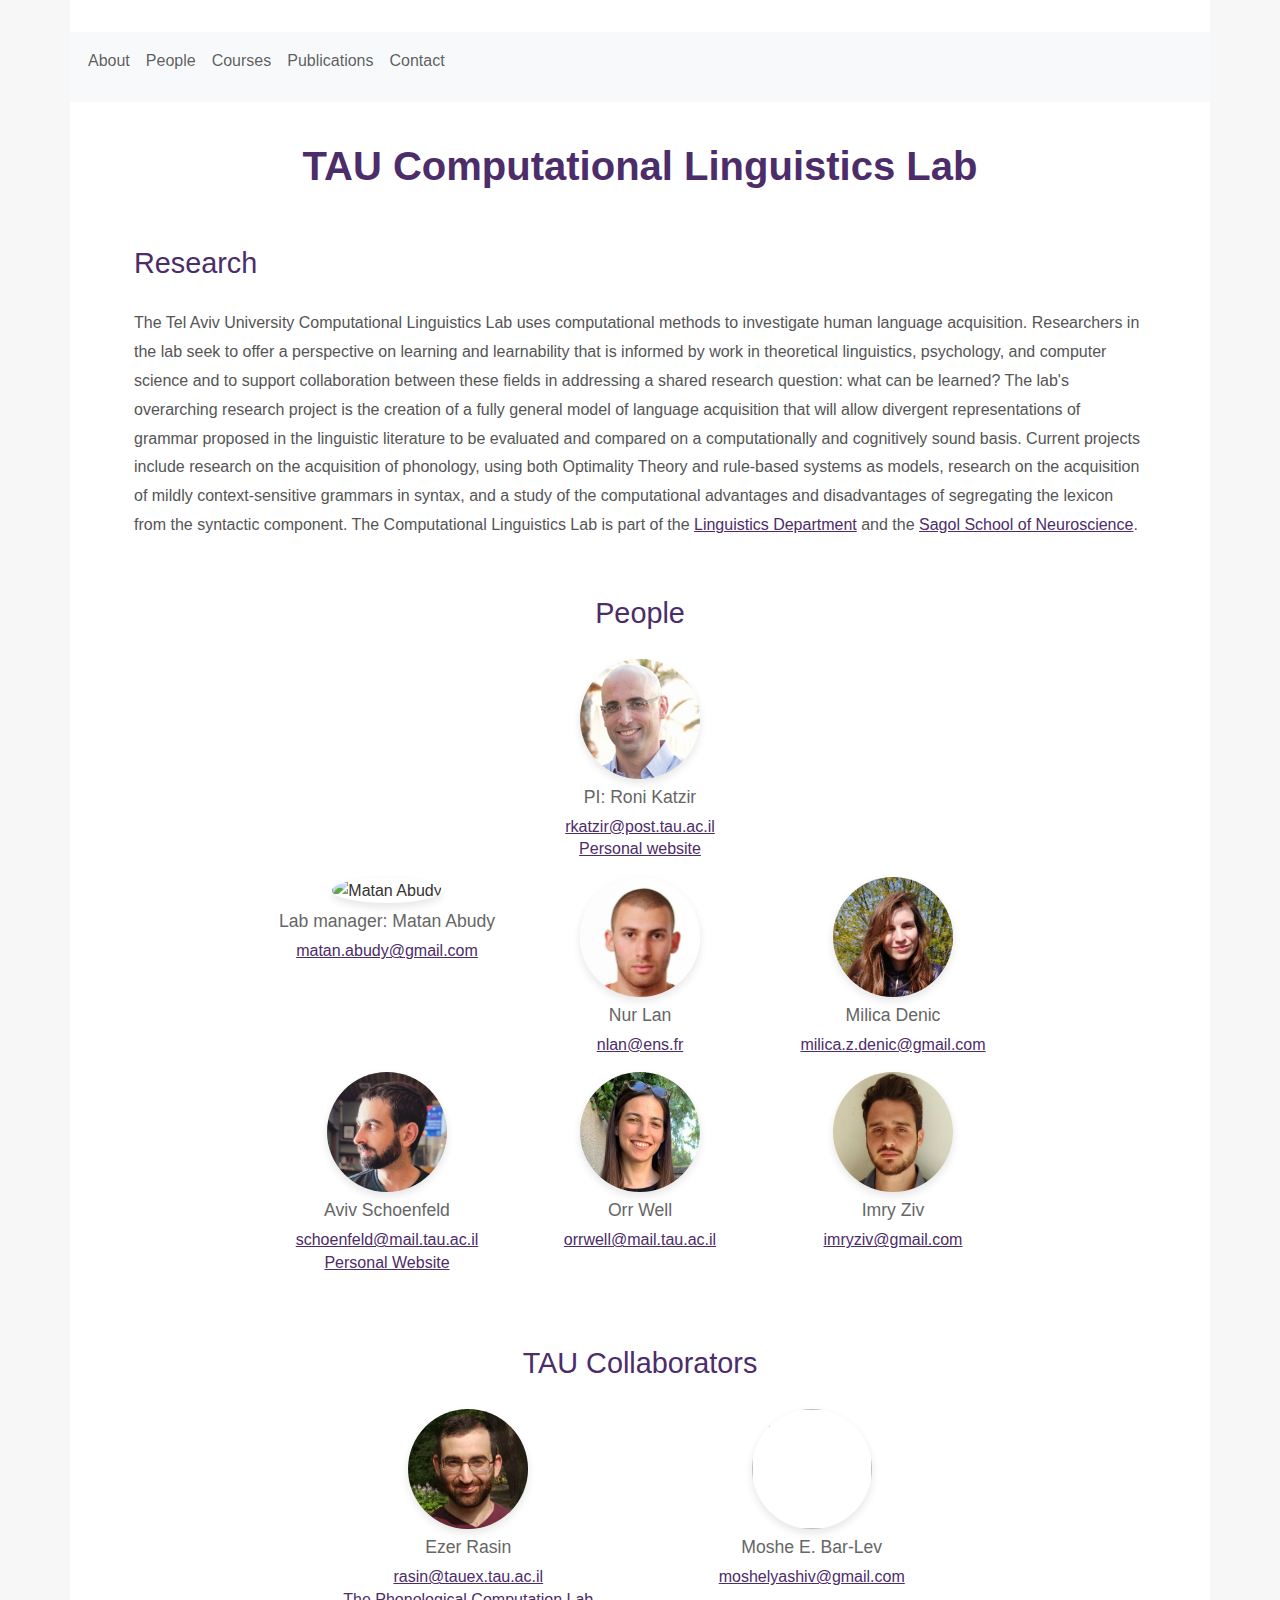
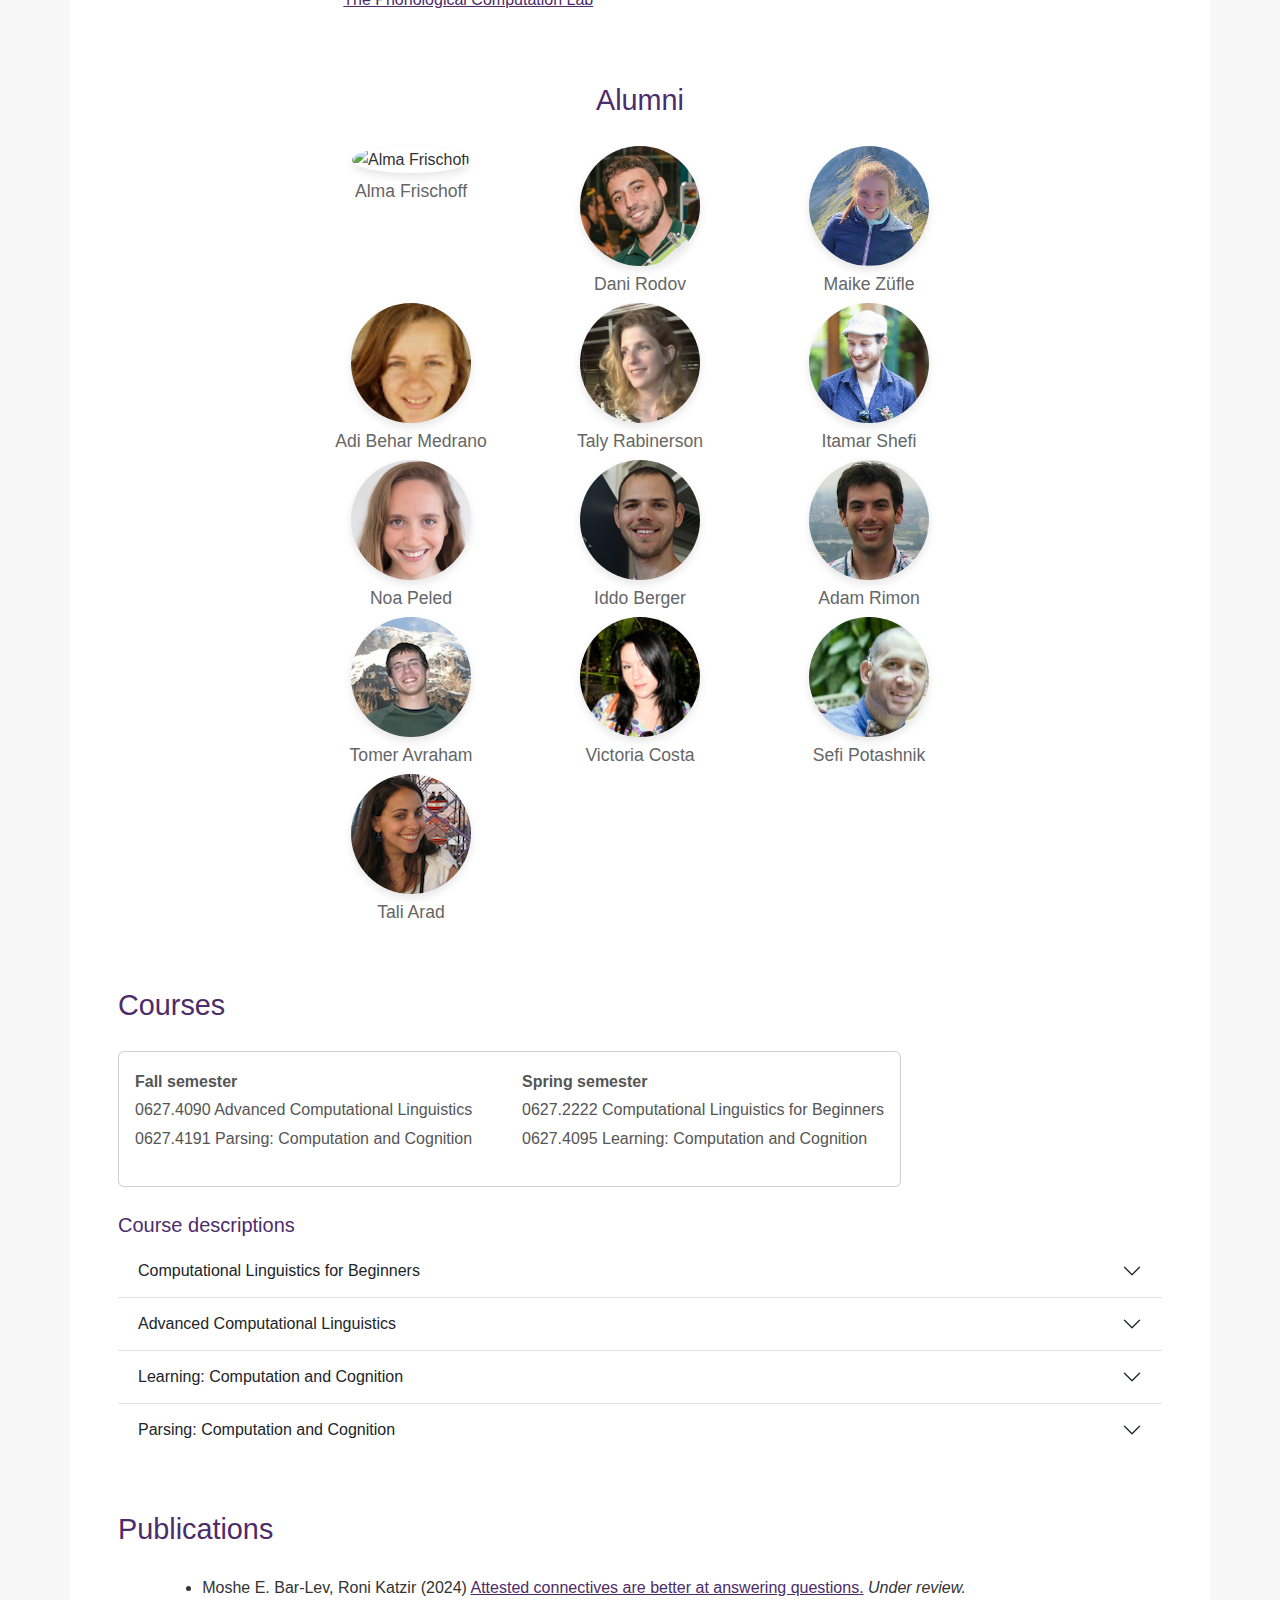
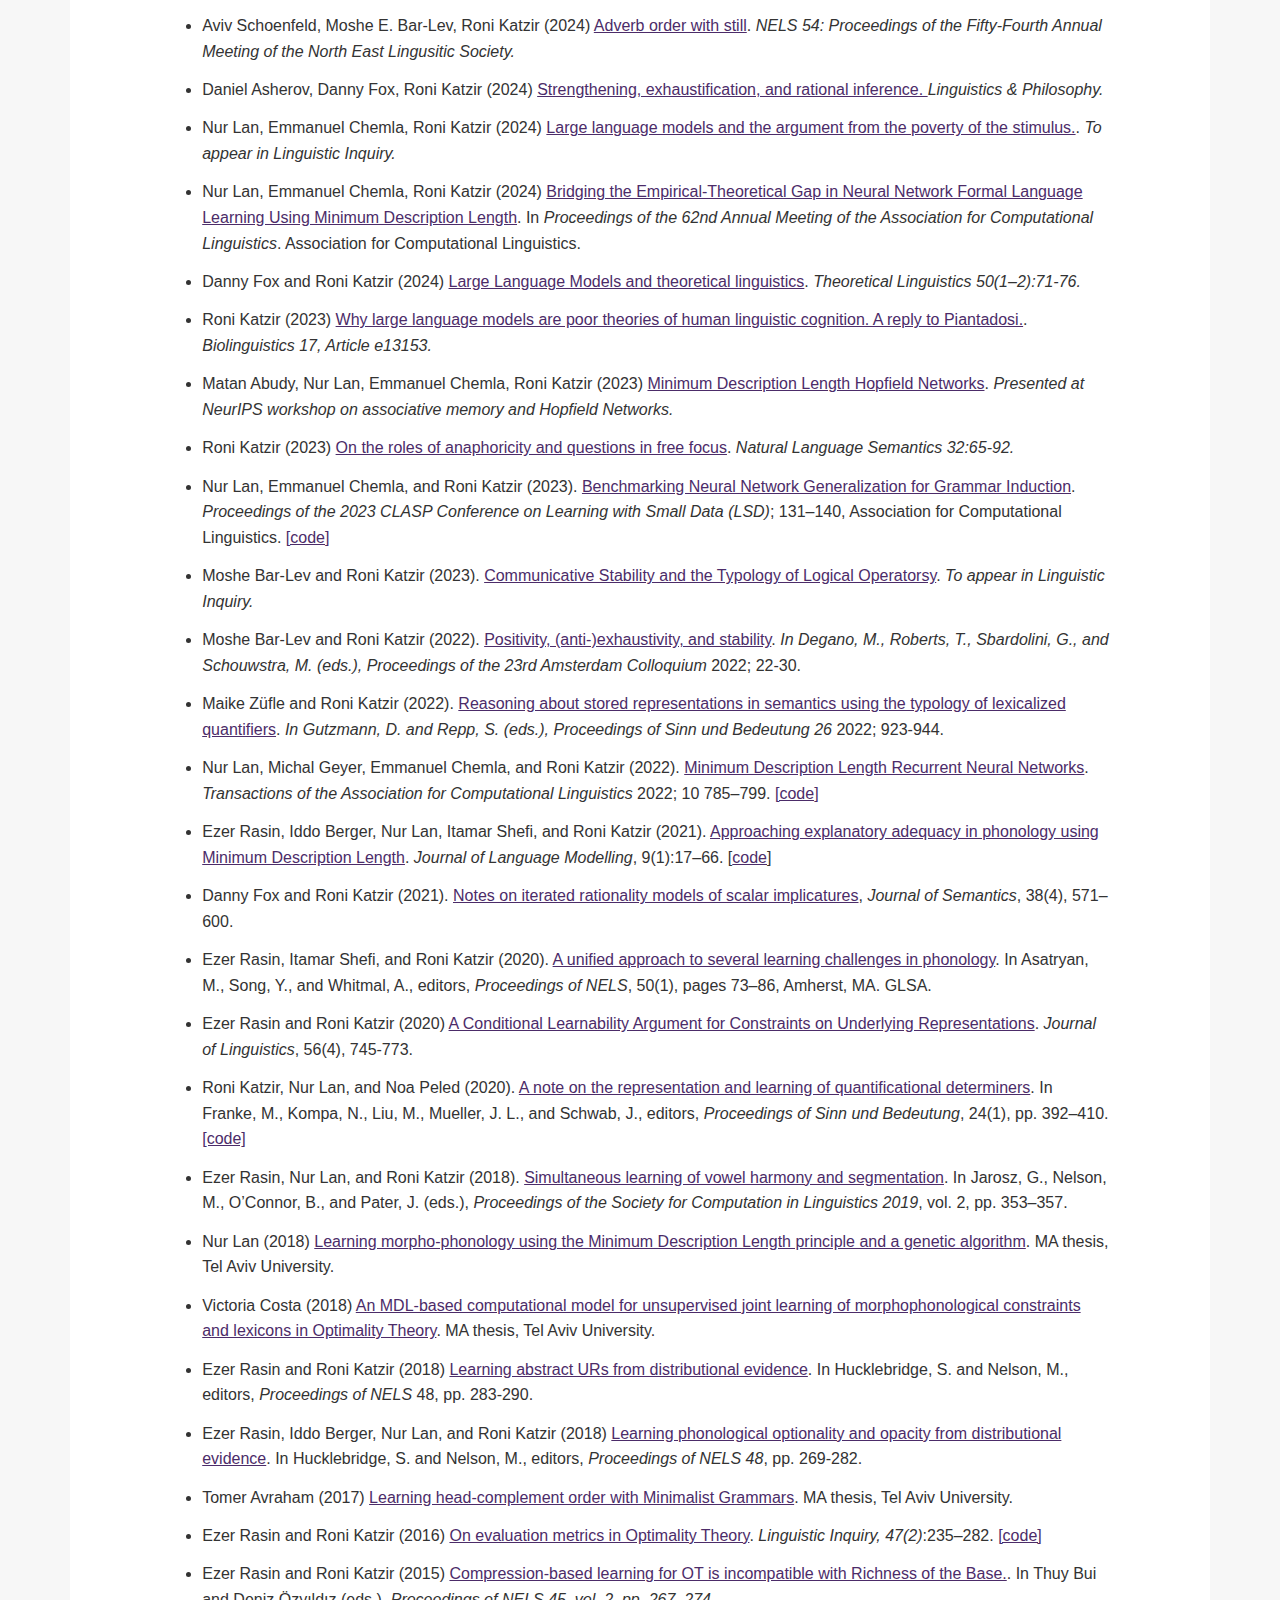
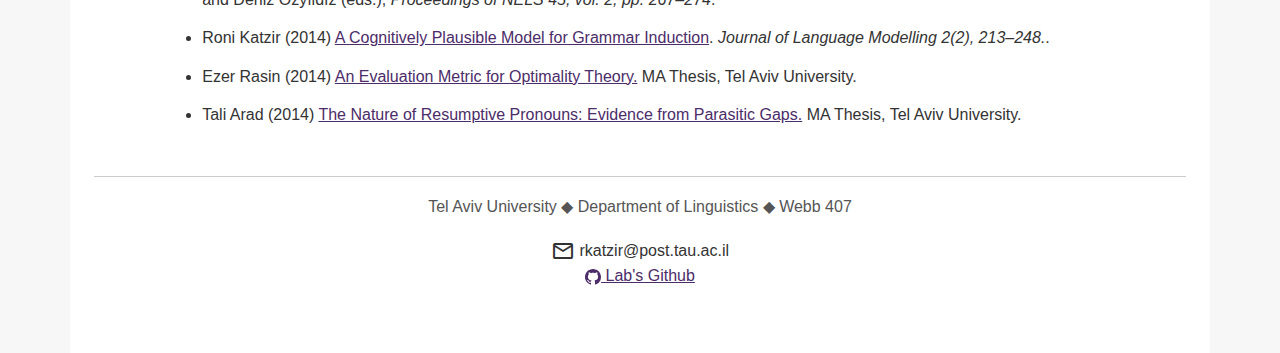
==== commit a2a839d0: "Update bootstrap" ====
--- a/index.html
+++ b/index.html
@@ -6,7 +6,7 @@
     <meta charset="UTF-8">
     <meta name="viewport" content="width=device-width, initial-scale=1">
     <!-- Styles   -->
-    <link href="https://cdn.jsdelivr.net/npm/bootstrap@5.1.0/dist/css/bootstrap.min.css" rel="stylesheet" integrity="sha384-KyZXEAg3QhqLMpG8r+8fhAXLRk2vvoC2f3B09zVXn8CA5QIVfZOJ3BCsw2P0p/We" crossorigin="anonymous">
+    <link href="https://cdn.jsdelivr.net/npm/bootstrap@5.3.3/dist/css/bootstrap.min.css" rel="stylesheet" integrity="sha384-QWTKZyjpPEjISv5WaRU9OFeRpok6YctnYmDr5pNlyT2bRjXh0JMhjY6hW+ALEwIH" crossorigin="anonymous">
     <link rel="stylesheet" type="text/css" href="style.css" />
     <link rel="preconnect" href="https://fonts.googleapis.com">
     <link rel="preconnect" href="https://fonts.gstatic.com" crossorigin>
@@ -411,7 +411,7 @@
         </section>
     </div>
     </div>
-    <script src="https://cdn.jsdelivr.net/npm/bootstrap@5.1.0/dist/js/bootstrap.bundle.min.js" integrity="sha384-U1DAWAznBHeqEIlVSCgzq+c9gqGAJn5c/t99JyeKa9xxaYpSvHU5awsuZVVFIhvj" crossorigin="anonymous"></script>
+    <script src="https://cdn.jsdelivr.net/npm/bootstrap@5.3.3/dist/js/bootstrap.bundle.min.js" integrity="sha384-YvpcrYf0tY3lHB60NNkmXc5s9fDVZLESaAA55NDzOxhy9GkcIdslK1eN7N6jIeHz" crossorigin="anonymous"></script>
 </body>
 
 </html>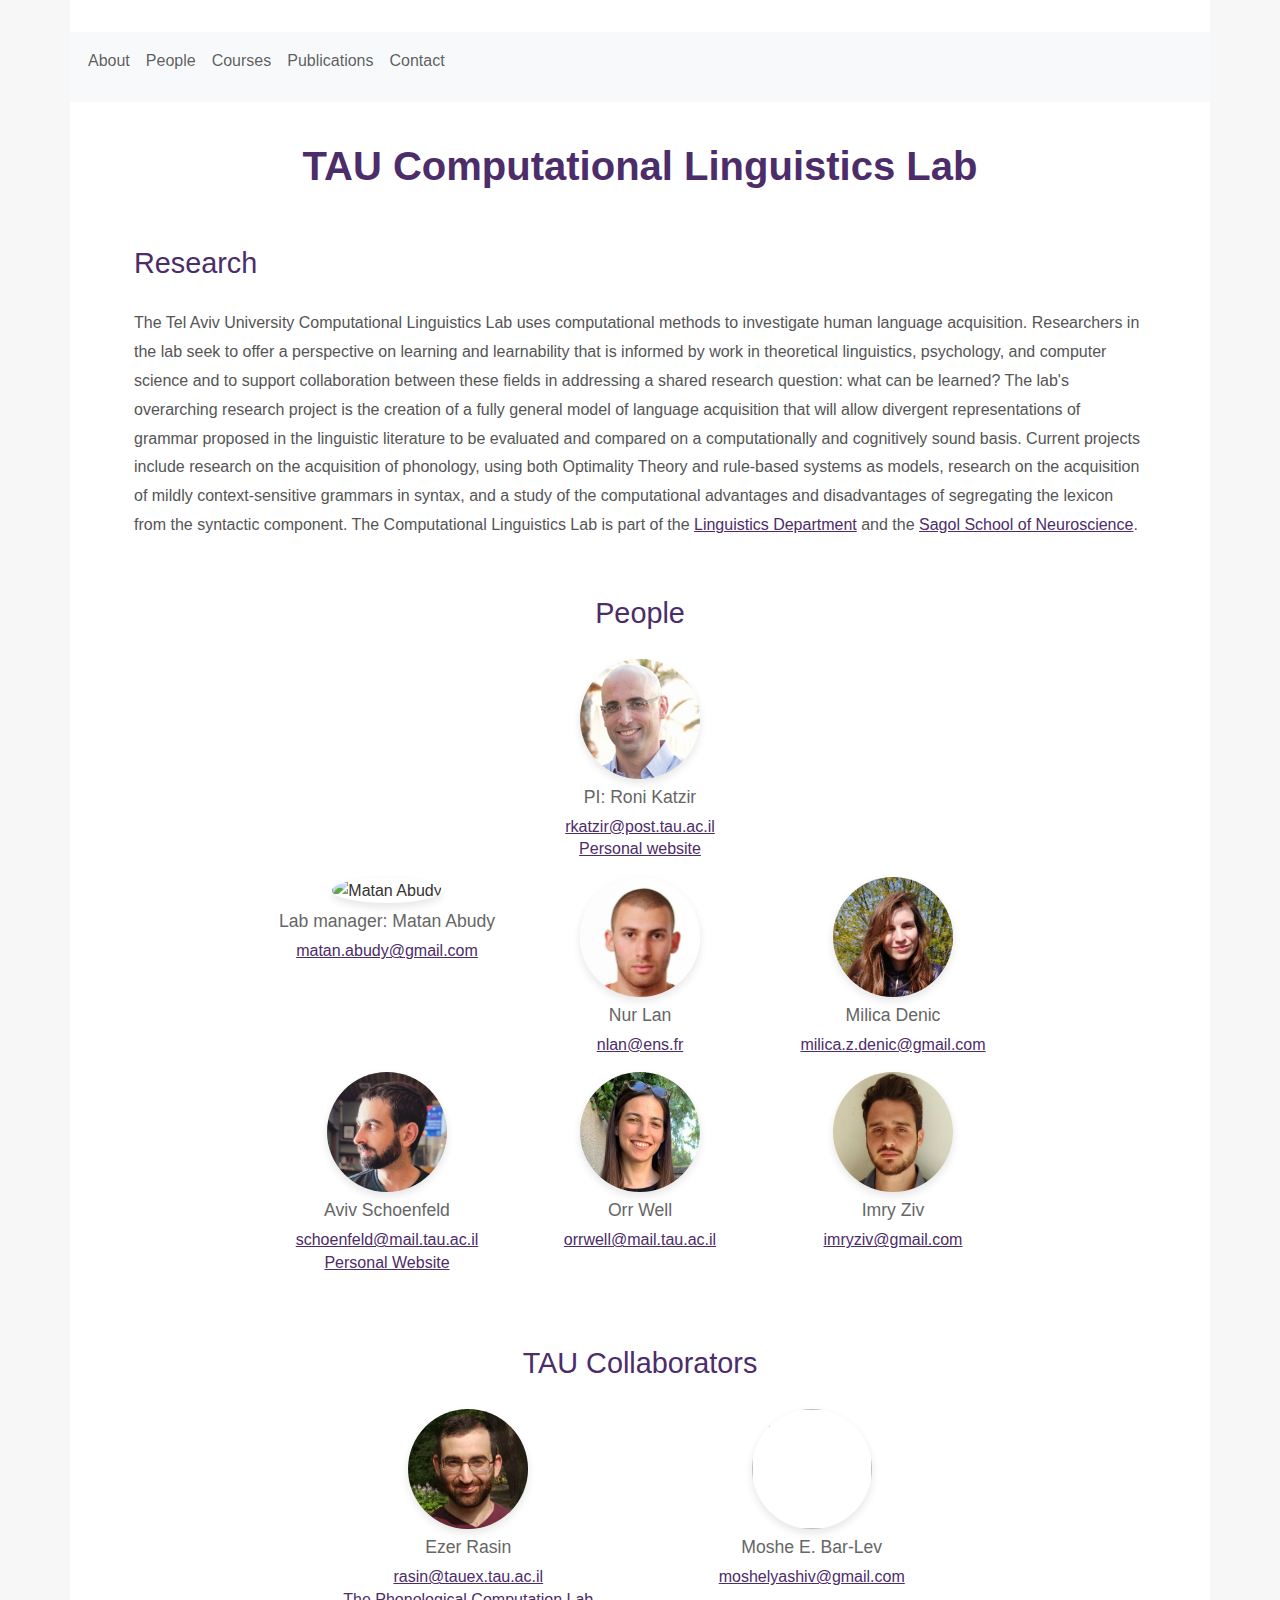
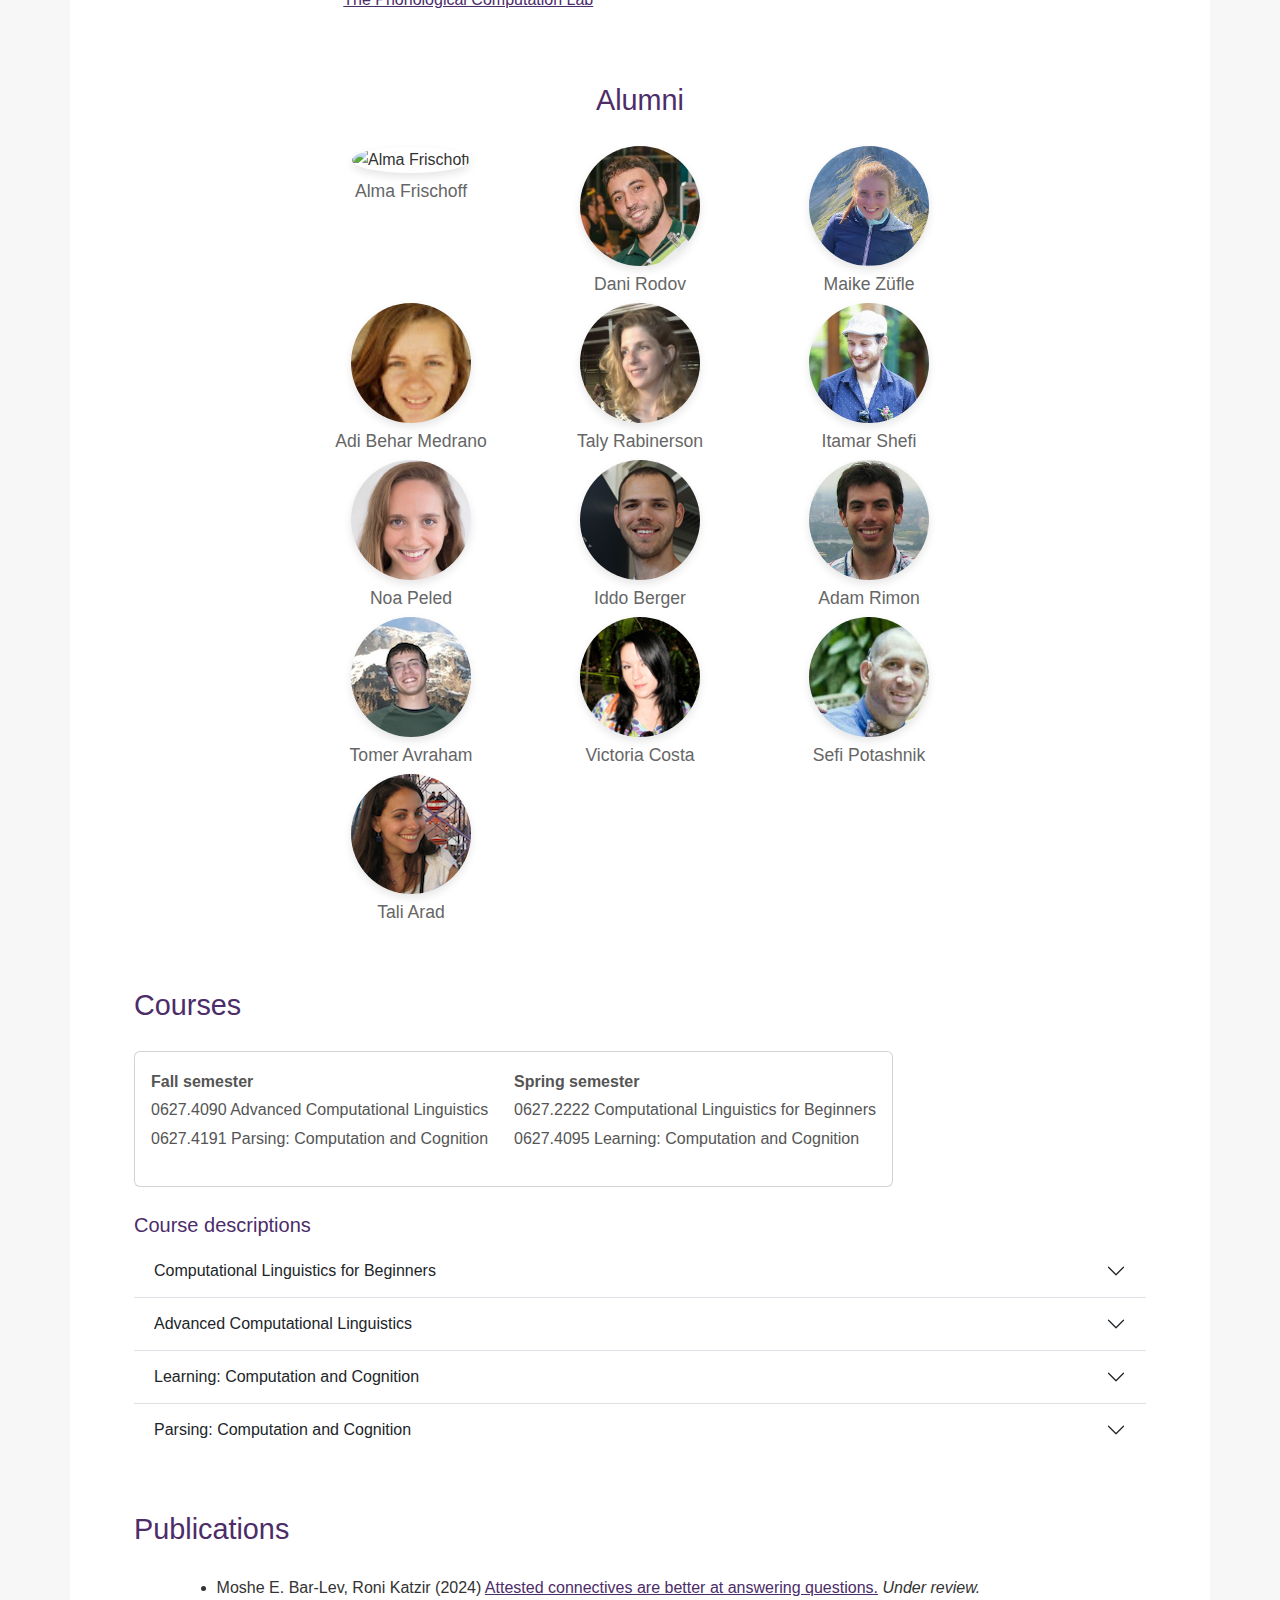
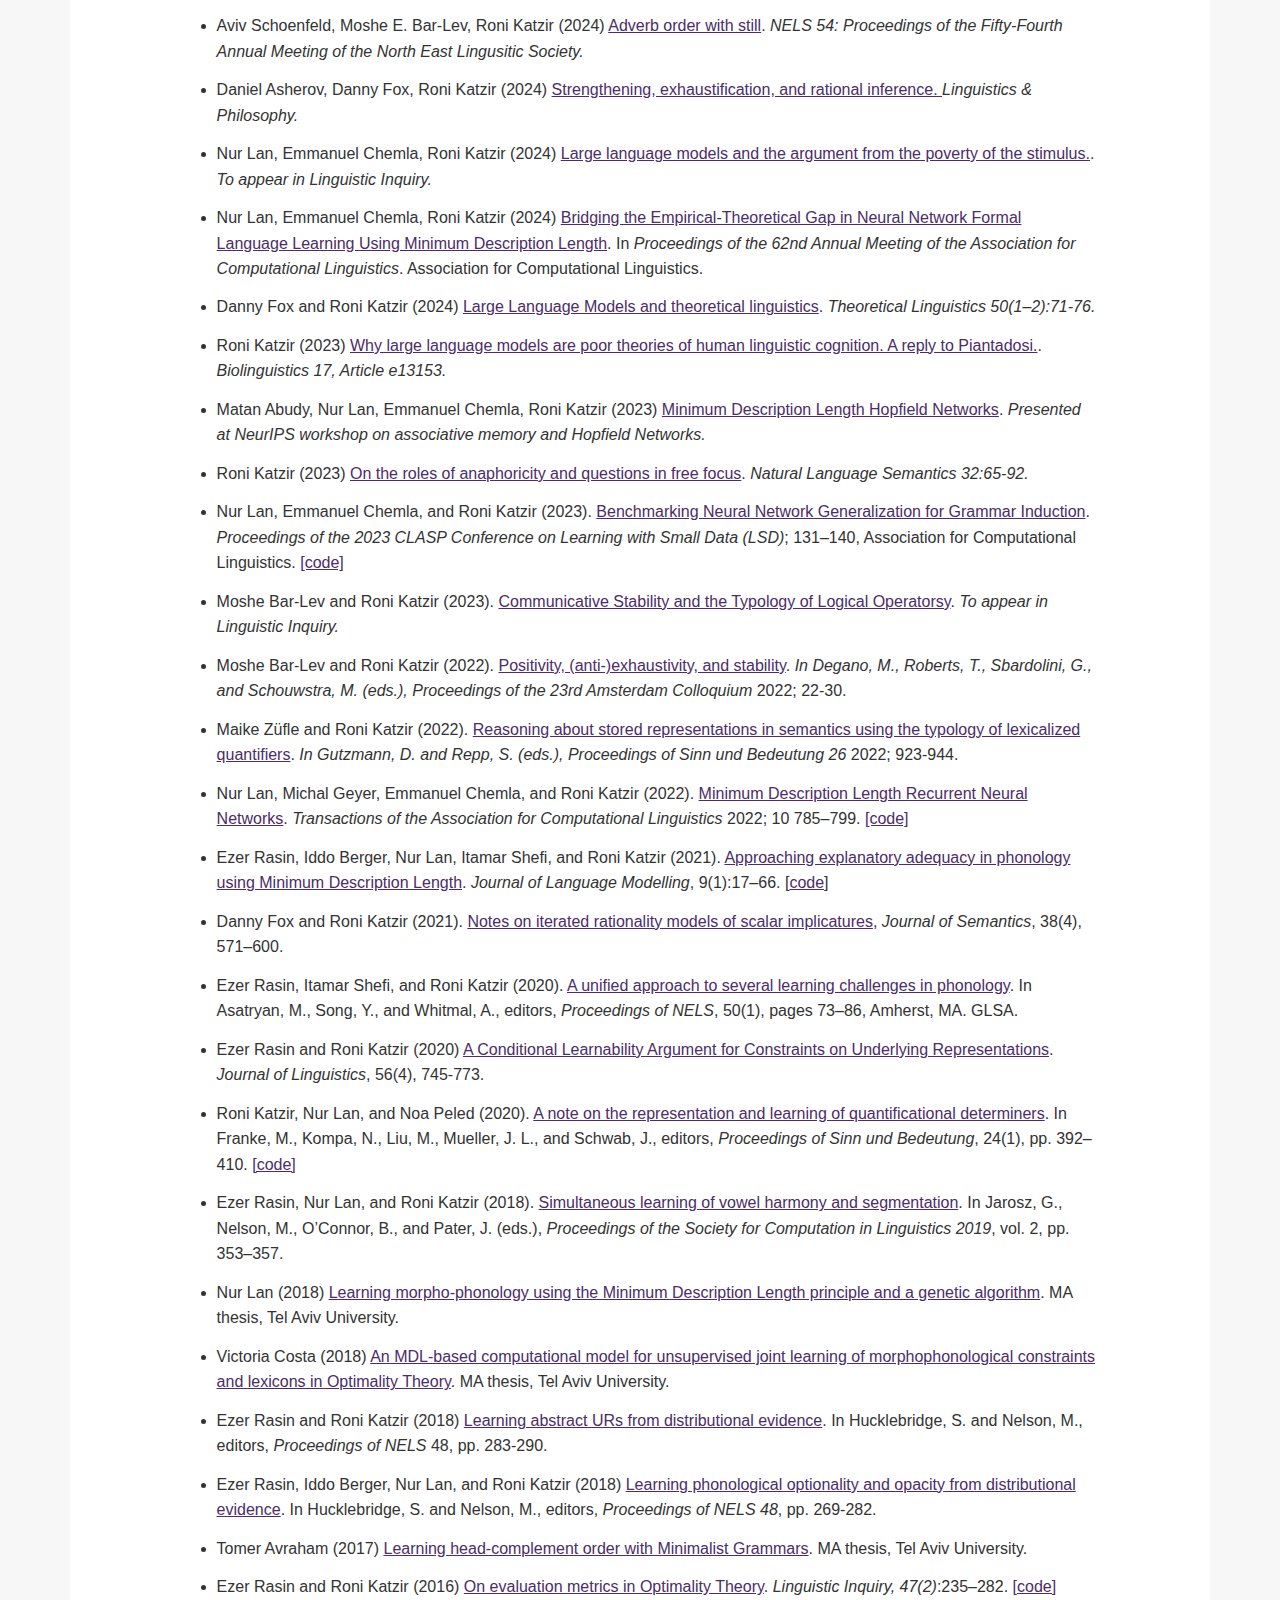
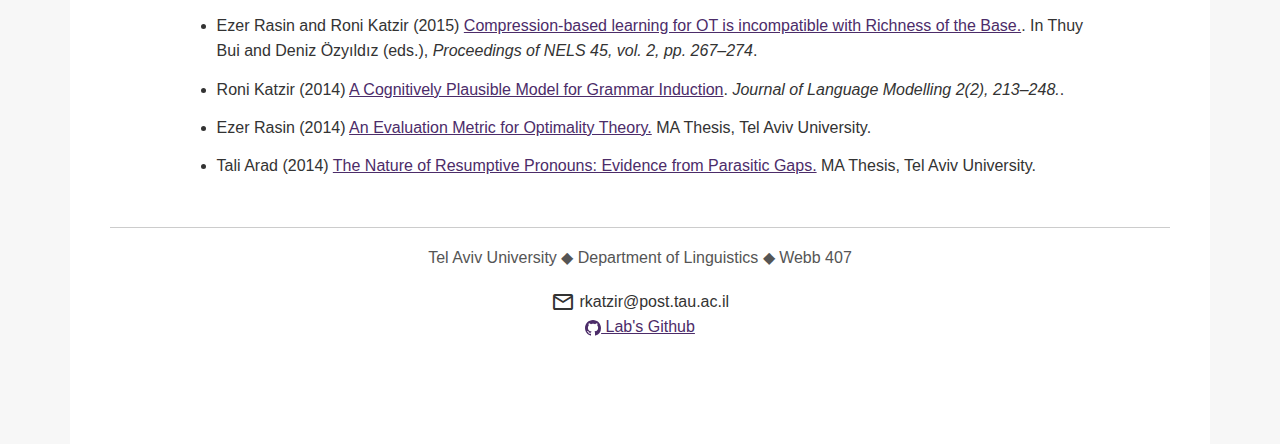
==== commit f3cb9213: "make sections better" ====
--- a/index.html
+++ b/index.html
@@ -209,207 +209,206 @@
                         </div>
                     </section>
                 </div>
+            </section>
+            <section id="courses">
+                <div class="text-div">
+                    <h3>Courses</h3>
+                    <div class="card col-sm-9">
+                        <div class="card-body">
+                            <p>
+                                <b>Fall semester</b>
+                                <br />
+                                0627.4090 Advanced Computational Linguistics<br />
+                                0627.4191 Parsing: Computation and Cognition
+                            </p>
+                            <p>
+                                <b>Spring semester</b>
+                                <br />
+                                0627.2222 Computational Linguistics for Beginners<br />
+                                0627.4095 Learning: Computation and Cognition
+                            </p>
+                        </div>
+                    </div>
+                    <br>
+                    <h5>Course descriptions</h5>
+                    <div class="accordion accordion-flush" id="accordionFlushExample">
+                        <div class="accordion-item">
+                            <h2 class="accordion-header" id="flush-headingOne">
+                                <button class="accordion-button collapsed" type="button" data-bs-toggle="collapse" data-bs-target="#flush-collapseOne" aria-expanded="false" aria-controls="flush-collapseOne">
+                                    Computational Linguistics for Beginners
+                                </button>
+                            </h2>
+                            <div id="flush-collapseOne" class="accordion-collapse collapse" aria-labelledby="flush-headingOne" data-bs-parent="#accordionFlushExample">
+                                <div class="accordion-body text-start">
+                                    <a href="http://www2.tau.ac.il/yedion/syllabus.asp?year=2013&amp;course=0627222201" class="syllabus">Syllabus</a><br>
+                                    This is an introductory class in computational linguistics designed for linguists with little or no background in the subject. The class will not require a programming background. By the end of the course, students will be able to do basic-to-intermediate level programming in a language chosen for its appropriateness to the relevant work. Other topics will include the basics of data structures and algorithms and an introduction to Formal Language Theory.
+                                </div>
+                            </div>
+                        </div>
+                        <div class="accordion-item">
+                            <h2 class="accordion-header" id="flush-headingTwo">
+                                <button class="accordion-button collapsed" type="button" data-bs-toggle="collapse" data-bs-target="#flush-collapseTwo" aria-expanded="false" aria-controls="flush-collapseTwo">
+                                    Advanced Computational Linguistics
+                                </button>
+                            </h2>
+                            <div id="flush-collapseTwo" class="accordion-collapse collapse" aria-labelledby="flush-headingTwo" data-bs-parent="#accordionFlushExample">
+                                <div class="accordion-body text-start">
+                                    <a href="http://www2.tau.ac.il/yedion/syllabus.asp?year=2013&amp;course=0627222301" class="syllabus">Syllabus</a><br>
+                                    This course will continue to build skills needed to conduct original research in computational linguistics. Programming ability is required. We will discuss finite-state tools (automata and transducers), as well as Hidden Markov and Maximum Entropy Models. We will build a morphological analyzer and a syntactic parser.
+                                </div>
+                            </div>
+                        </div>
+                        <div class="accordion-item">
+                            <h2 class="accordion-header" id="flush-headingThree">
+                                <button class="accordion-button collapsed" type="button" data-bs-toggle="collapse" data-bs-target="#flush-collapseThree" aria-expanded="false" aria-controls="flush-collapseThree">
+                                    Learning: Computation and Cognition
+                                </button>
+                            </h2>
+                            <div id="flush-collapseThree" class="accordion-collapse collapse" aria-labelledby="flush-headingThree" data-bs-parent="#accordionFlushExample">
+                                <div class="accordion-body text-start">
+                                    <a href="http://www2.tau.ac.il/yedion/syllabus.asp?year=2013&amp;course=0627377701" class="syllabus">Syllabus</a><br>
+                                    <b>Part I: Computation.</b><br /> In the first half of the semester we will explore mathematical and computational approaches to learning and learnability. We will study Gold's theorem from 1967 that shows that under certain assumptions, learning of even very simple classes of languages is impossible. We will proceed to discuss probabilistic approaches to learning, such as Horning's modification of Gold's paradigm and Valiant's paradigm of Probably Approximately Correct learning. We will discuss artificial neural networks, which have been proposed as a general, biologically motivated approach to learning. We will also cover Monte Carlo methods and genetic algorithms, which have been used to search through large and complex spaces of hypotheses. We will end the mathematical part of the semester with the notions of Kolmogorov Complexity and Solomonoff Induction, which allow us to quantify the total amount of information in a given input.
+                                    <br /><br />
+                                    <b>Part II: Cognition.</b><br /> In the second half of the semester we will look at experimental attempts to determine what can and cannot be learned. We will review the experiments that led behaviorists such as Watson and Skinner to adopt a radical empiricist approach and the evidence that convinced ethologists such as Lorenz and Tinbergen to emphasize instinct. We will examine results that show that humans are very good at extracting certain kinds of statistical regularities from unanalyzed data but very bad at learning other, seemingly similar patterns. We will end the semester by looking at what can be said about the division of labor between innateness and learning based on typological generalizations and at the nuanced view on this connection offered by evolutionary approaches to language change.
+                                </div>
+                            </div>
+                        </div>
+                        <div class="accordion-item">
+                            <h2 class="accordion-header" id="flush-headingFour">
+                                <button class="accordion-button collapsed" type="button" data-bs-toggle="collapse" data-bs-target="#flush-collapseFour" aria-expanded="false" aria-controls="flush-collapseFour">
+                                    Parsing: Computation and Cognition
+                                </button>
+                            </h2>
+                            <div id="flush-collapseFour" class="accordion-collapse collapse" aria-labelledby="flush-headingThree" data-bs-parent="#accordionFlushExample">
+                                <div class="accordion-body text-start">
+                                    <a href="http://www2.tau.ac.il/yedion/syllabus.asp?year=2013&amp;course=0627419101" class="syllabus">Syllabus</a><br>
+                                    <b>Part I: Computation.</b><br /> In the first half of the semester we will cover mathematical and computational approaches to parsing. We start by reviewing the basic algorithms for parsing with regular and context-free formalisms, both deterministically and probabilistically. We discuss the notions of weak and strong generative capacity, looking in detail at context-sensitive node admissibility conditions, generalized phrase-structure grammar, and the Lambek calculus. We then turn to mildly context-sensitive formalisms, focusing in particular on combinatory categorial grammars, tree-adjoining grammars, and minimalist grammars.
+                                    <br /><br />
+                                    <b>Part II: Cognition.</b><br /> In the second half of the semester we discuss attempts to understand how human parsing works. We start with the classical proposals of Yngve, Miller and Chomsky, and Kimball, and then proceed to characterizations of the memory loads in different parsing strategies. We discuss the Strong Competence Hypothesis and its relation to the question of whether non-canonical constituents should be part of the grammar. We will look at proposals that tie processing difficulties to the geometric notion of open dependencies in proof nets, along with other attempts to capture processing costs in terms of resource management, such as Gibson's dependency locality theory. We also discuss approaches, such as Hale's surprisal and entropy-reduction proposals, that relate processing difficulty to the information content of the current input element.
+                                </div>
+                            </div>
+                        </div>
+                    </div>
+                </div>
+            </section>
+            <section id="publications">
+                <div class="text-div text-start">
+                    <h3>Publications</h3>
+                    <ul class="publication-list text-start">
+                        <li>
+                            Moshe E. Bar-Lev, Roni Katzir (2024) <a href="https://lingbuzz.net/lingbuzz/007583">Attested connectives are better at answering questions.</a> <i>Under review.</i>
+                        </li>
+                        <li>
+                            Aviv Schoenfeld, Moshe E. Bar-Lev, Roni Katzir (2024) <a href="https://ling.auf.net/lingbuzz/008324">Adverb order with still</a>. <i>NELS 54: Proceedings of the Fifty-Fourth Annual Meeting of the North East Lingusitic Society.</i>
+                        </li>
+                        <li>
+                            Daniel Asherov, Danny Fox, Roni Katzir (2024) <a href="https://link.springer.com/article/10.1007/s10988-023-09406-0"> Strengthening, exhaustification, and rational inference. </a> <i>Linguistics & Philosophy.</i>
+                        </li>
+                        <li>
+                            Nur Lan, Emmanuel Chemla, Roni Katzir (2024) <a href="files/LLMs-and-APS-Lan-Chemla-Katzir.pdf">Large language models and the argument from the poverty of the stimulus.</a>. <i>To appear in Linguistic Inquiry.</i>
+                        </li>
+                        <li>
+                            Nur Lan, Emmanuel Chemla, Roni Katzir (2024) <a href="https://aclanthology.org/2024.acl-long.713/">Bridging the Empirical-Theoretical Gap in Neural Network Formal Language Learning Using Minimum Description Length</a>. In <i>Proceedings of the 62nd Annual Meeting of the Association for Computational Linguistics</i>. Association for Computational Linguistics.
+                        </li>
+                        <li>
+                            Danny Fox and Roni Katzir (2024) <a href="https://english.tau.ac.il/sites/personal.tau.ac.il/files/media_server/1213/FoxKatzir%202024%20Large%20Language%20Models%20and%20theoretical%20linguistics.pdf"> Large Language Models and theoretical linguistics</a>. <i>Theoretical Linguistics 50(1–2):71-76.</i>
+                        </li>
+                        <li>
+                            Roni Katzir (2023) <a href="https://doi.org/10.5964/bioling.13153"> Why large language models are poor theories of human linguistic cognition. A reply to Piantadosi.</a>. <i>Biolinguistics 17, Article e13153.</i>
+                        </li>
+                        <li>
+                            Matan Abudy, Nur Lan, Emmanuel Chemla, Roni Katzir (2023) <a href="http://arxiv.org/abs/2311.06518">Minimum Description Length Hopfield Networks</a>. <i>Presented at NeurIPS workshop on associative memory and Hopfield Networks.</i>
+                        </li>
+                        <li>
+                            Roni Katzir (2023) <a href="https://link.springer.com/article/10.1007/s11050-023-09214-z"> On the roles of anaphoricity and questions in free focus</a>. <i>Natural Language Semantics 32:65-92.</i>
+                        </li>
+                        <li>
+                            Nur Lan, Emmanuel Chemla, and Roni Katzir (2023). <a href="https://aclanthology.org/2023.clasp-1.15/">Benchmarking Neural Network Generalization for Grammar Induction</a>. <i>Proceedings of the 2023 CLASP Conference on Learning with Small Data (LSD)</i>; 131–140, Association for Computational Linguistics. <a href="https://github.com/taucompling/bliss">[code]</a>
+                        </li>
+                        <li>
+                            Moshe Bar-Lev and Roni Katzir (2023). <a href="https://direct.mit.edu/ling/article-abstract/doi/10.1162/ling_a_00497/114274/Communicative-Stability-and-the-Typology-of">Communicative Stability and the Typology of Logical Operatorsy</a>. <i>To appear in Linguistic Inquiry.</i>
+                        </li>
+                        <li>
+                            Moshe Bar-Lev and Roni Katzir (2022). <a href="https://www.dropbox.com/s/coyx5gs26q3bwro/Proceedings2022-pages-30-37.pdf?dl=0">Positivity, (anti-)exhaustivity, and stability</a>. <i>In Degano, M., Roberts, T., Sbardolini, G., and Schouwstra, M. (eds.), Proceedings of the 23rd Amsterdam Colloquium</i> 2022; 22-30.
+                        </li>
+                        <li>
+                            Maike Züfle and Roni Katzir (2022). <a href="https://ojs.ub.uni-konstanz.de/sub/index.php/sub/article/view/1038">Reasoning about stored representations in semantics using the typology of lexicalized quantifiers</a>. <i>In Gutzmann, D. and Repp, S. (eds.), Proceedings of Sinn und Bedeutung 26</i> 2022; 923-944.
+                        </li>
+                        <li>
+                            Nur Lan, Michal Geyer, Emmanuel Chemla, and Roni Katzir (2022). <a href="https://direct.mit.edu/tacl/article/doi/10.1162/tacl_a_00489/112499/Minimum-Description-Length-Recurrent-Neural">Minimum Description Length Recurrent Neural Networks</a>. <i>Transactions of the Association for Computational Linguistics</i> 2022; 10 785–799. <a href="https://github.com/taucompling/mdlrnn">[code]</a>
+                        </li>
+                        <li>
+                            Ezer Rasin, Iddo Berger, Nur Lan, Itamar Shefi, and Roni Katzir (2021). <a href="https://jlm.ipipan.waw.pl/index.php/JLM/article/view/266">Approaching explanatory adequacy in phonology using Minimum Description Length</a>. <i>Journal of Language Modelling</i>, 9(1):17–66. [<a href="https://github.com/taucompling/morphophonology_spe">code</a>]
+                        </li>
+                        <li>
+                            Danny Fox and Roni Katzir (2021). <a href="https://academic.oup.com/jos/advance-article/doi/10.1093/jos/ffab015/6433054?guestAccessKey=1d438498-6756-47ad-a825-020fd24f77b2">Notes on iterated rationality models of scalar implicatures</a>, <i>Journal of Semantics</i>, 38(4), 571–600.
+                        </li>
+                        <li>
+                            Ezer Rasin, Itamar Shefi, and Roni Katzir (2020). <a href="papers/RasinShefiKatzir2020_UnifiedApproach.pdf">A unified approach to several learning challenges in phonology</a>. In Asatryan, M., Song, Y., and Whitmal, A., editors, <i>Proceedings of NELS</i>, 50(1), pages 73–86, Amherst, MA. GLSA.
+                        </li>
+                        <li>
+                            Ezer Rasin and Roni Katzir (2020) <a href="papers/RasinKatzir 2020 A conditional learnability argument for constraints on underlying representations.pdf"> A Conditional Learnability Argument for Constraints on Underlying Representations</a>. <i>Journal of Linguistics</i>, 56(4), 745-773.
+                        </li>
+                        <li>
+                            Roni Katzir, Nur Lan, and Noa Peled (2020). <a href="papers/Katzir Lan Peled 2020.pdf">A note on the representation and learning of quantificational determiners</a>. In Franke, M., Kompa, N., Liu, M., Mueller, J. L., and Schwab, J., editors, <i>Proceedings of Sinn und Bedeutung</i>, 24(1), pp. 392–410. <a href="https://gitlab.com/taucompling/semantic_automata">[code]</a>
+                        </li>
+                        <li>
+                            Ezer Rasin, Nur Lan, and Roni Katzir (2018). <a href="papers/RasinLanKatzir 2018 Simultaneous learning of vowel harmony and segmentation.pdf">Simultaneous learning of vowel harmony and segmentation</a>. In Jarosz, G., Nelson, M., O’Connor, B., and Pater, J. (eds.), <i>Proceedings of the Society for Computation in Linguistics 2019</i>, vol. 2, pp. 353–357.
+                        </li>
+                        <!--                    <li>-->
+                        <!--                        Ezer Rasin, Iddo Berger, Nur Lan, and Roni Katzir (2018) <a href="papers/RasinBergerLanKatzir 2018 Learning rule-based morpho-phonology.pdf">Learning rule-based morphophonology</a>. Ms., MIT and Tel Aviv University (submitted). <a href="https://github.com/taucompling/morphophonology_spe">[code]</a>-->
+                        <!--                    </li>-->
+                        <li>
+                            Nur Lan (2018) <a href="papers/Nur_Lan_MA_2018.pdf">Learning morpho-phonology using the Minimum Description Length principle and a genetic algorithm</a>. MA thesis, Tel Aviv University.
+                        </li>
+                        <li>
+                            Victoria Costa (2018) <a href="papers/Costa 2018 An MDL-based computational model for unsupervised joint learning of morphophonological constraints and lexicons in Optimality Theory.pdf">An MDL-based computational model for unsupervised joint learning of morphophonological constraints and lexicons in Optimality Theory</a>. MA thesis, Tel Aviv University.
+                        </li>
+                        <li>
+                            Ezer Rasin and Roni Katzir (2018) <a href="papers/RasinKatzir 2018 Learning abstract URs from distributional evidence.pdf">Learning abstract URs from distributional evidence</a>. In Hucklebridge, S. and Nelson, M., editors, <i>Proceedings of NELS</i> 48, pp. 283-290.
+                        </li>
+                        <li>
+                            Ezer Rasin, Iddo Berger, Nur Lan, and Roni Katzir (2018) <a href="papers/RasinBergerLanKatzir 2018 Learning phonological optionality and opacity from distributional evidence.pdf">Learning phonological optionality and opacity from distributional evidence</a>. In Hucklebridge, S. and Nelson, M., editors, <i>Proceedings of NELS 48</i>, pp. 269-282.
+                        </li>
+                        <li>
+                            Tomer Avraham (2017) <a href="papers/Tomer_Avraham_MA_2017.pdf">Learning head-complement order with Minimalist Grammars</a>. MA thesis, Tel Aviv University.
+                        </li>
+                        <li>
+                            Ezer Rasin and Roni Katzir (2016) <a href="papers/RasinKatzir 2016 On evaluation metrics in Optimality Theory.pdf">On evaluation metrics in Optimality Theory</a>. <i>Linguistic Inquiry, 47(2)</i>:235–282. <a href="https://github.com/taucompling/otml">[code]</a>
+                        </li>
+                        <li>
+                            Ezer Rasin and Roni Katzir (2015) <a href="papers/RasinKatzir 2015 Compression-based learning for OT is incompatible with Richness of the Base.pdf">Compression-based learning for OT is incompatible with Richness of the Base.</a>. In Thuy Bui and Deniz Özyıldız (eds.), <i>Proceedings of NELS 45, vol. 2, pp. 267–274</i>.
+                        </li>
+                        <li>
+                            Roni Katzir (2014) <a href="http://jlm.ipipan.waw.pl/index.php/JLM/article/view/85">A Cognitively Plausible Model for Grammar Induction</a>. <i>Journal of Language Modelling 2(2), 213–248.</i>.
+                        </li>
+                        <li>
+                            Ezer Rasin (2014) <a href="http://humanities1.tau.ac.il/linguistics_eng/images/stories/Ezer_Rasin_MA_2014.pdf">An Evaluation Metric for Optimality Theory.</a> MA Thesis, Tel Aviv University.
+                        </li>
+                        <li>
+                            Tali Arad (2014) <a href="http://humanities1.tau.ac.il/linguistics_eng/images/stories/Tali_Arad_MA_2014.pdf">The Nature of Resumptive Pronouns: Evidence from Parasitic Gaps.</a> MA Thesis, Tel Aviv University.
+                        </li>
+                    </ul>
+                </div>
+            </section>
+            <section id="contact">
+                <hr>
+                <p class="contact">
+                    Tel Aviv University ◆ Department of Linguistics ◆ Webb 407
+                </p>
+                <div>
+                    <span class="material-icons inline-icon">mail_outline</span>
+                    rkatzir@post.tau.ac.il
+                    <br />
+                    <a href="https://github.com/taucompling">
+                        <svg xmlns="http://www.w3.org/2000/svg" width="16" height="16" fill="currentColor" class="bi bi-github" viewBox="0 0 16 16">
+                            <path d="M8 0C3.58 0 0 3.58 0 8c0 3.54 2.29 6.53 5.47 7.59.4.07.55-.17.55-.38 0-.19-.01-.82-.01-1.49-2.01.37-2.53-.49-2.69-.94-.09-.23-.48-.94-.82-1.13-.28-.15-.68-.52-.01-.53.63-.01 1.08.58 1.23.82.72 1.21 1.87.87 2.33.66.07-.52.28-.87.51-1.07-1.78-.2-3.64-.89-3.64-3.95 0-.87.31-1.59.82-2.15-.08-.2-.36-1.02.08-2.12 0 0 .67-.21 2.2.82.64-.18 1.32-.27 2-.27.68 0 1.36.09 2 .27 1.53-1.04 2.2-.82 2.2-.82.44 1.1.16 1.92.08 2.12.51.56.82 1.27.82 2.15 0 3.07-1.87 3.75-3.65 3.95.29.25.54.73.54 1.48 0 1.07-.01 1.93-.01 2.2 0 .21.15.46.55.38A8.012 8.012 0 0 0 16 8c0-4.42-3.58-8-8-8z" />
+                        </svg>
+                        Lab's Github
+                    </a>
+                </div>
+            </section>
         </div>
-        </section>
-        <section id="courses">
-            <div class="text-div">
-                <h3>Courses</h3>
-                <div class="card col-sm-9">
-                    <div class="card-body">
-                        <p>
-                            <b>Fall semester</b>
-                            <br />
-                            0627.4090 Advanced Computational Linguistics<br />
-                            0627.4191 Parsing: Computation and Cognition
-                        </p>
-                        <p>
-                            <b>Spring semester</b>
-                            <br />
-                            0627.2222 Computational Linguistics for Beginners<br />
-                            0627.4095 Learning: Computation and Cognition
-                        </p>
-                    </div>
-                </div>
-                <br>
-                <h5>Course descriptions</h5>
-                <div class="accordion accordion-flush" id="accordionFlushExample">
-                    <div class="accordion-item">
-                        <h2 class="accordion-header" id="flush-headingOne">
-                            <button class="accordion-button collapsed" type="button" data-bs-toggle="collapse" data-bs-target="#flush-collapseOne" aria-expanded="false" aria-controls="flush-collapseOne">
-                                Computational Linguistics for Beginners
-                            </button>
-                        </h2>
-                        <div id="flush-collapseOne" class="accordion-collapse collapse" aria-labelledby="flush-headingOne" data-bs-parent="#accordionFlushExample">
-                            <div class="accordion-body text-start">
-                                <a href="http://www2.tau.ac.il/yedion/syllabus.asp?year=2013&amp;course=0627222201" class="syllabus">Syllabus</a><br>
-                                This is an introductory class in computational linguistics designed for linguists with little or no background in the subject. The class will not require a programming background. By the end of the course, students will be able to do basic-to-intermediate level programming in a language chosen for its appropriateness to the relevant work. Other topics will include the basics of data structures and algorithms and an introduction to Formal Language Theory.
-                            </div>
-                        </div>
-                    </div>
-                    <div class="accordion-item">
-                        <h2 class="accordion-header" id="flush-headingTwo">
-                            <button class="accordion-button collapsed" type="button" data-bs-toggle="collapse" data-bs-target="#flush-collapseTwo" aria-expanded="false" aria-controls="flush-collapseTwo">
-                                Advanced Computational Linguistics
-                            </button>
-                        </h2>
-                        <div id="flush-collapseTwo" class="accordion-collapse collapse" aria-labelledby="flush-headingTwo" data-bs-parent="#accordionFlushExample">
-                            <div class="accordion-body text-start">
-                                <a href="http://www2.tau.ac.il/yedion/syllabus.asp?year=2013&amp;course=0627222301" class="syllabus">Syllabus</a><br>
-                                This course will continue to build skills needed to conduct original research in computational linguistics. Programming ability is required. We will discuss finite-state tools (automata and transducers), as well as Hidden Markov and Maximum Entropy Models. We will build a morphological analyzer and a syntactic parser.
-                            </div>
-                        </div>
-                    </div>
-                    <div class="accordion-item">
-                        <h2 class="accordion-header" id="flush-headingThree">
-                            <button class="accordion-button collapsed" type="button" data-bs-toggle="collapse" data-bs-target="#flush-collapseThree" aria-expanded="false" aria-controls="flush-collapseThree">
-                                Learning: Computation and Cognition
-                            </button>
-                        </h2>
-                        <div id="flush-collapseThree" class="accordion-collapse collapse" aria-labelledby="flush-headingThree" data-bs-parent="#accordionFlushExample">
-                            <div class="accordion-body text-start">
-                                <a href="http://www2.tau.ac.il/yedion/syllabus.asp?year=2013&amp;course=0627377701" class="syllabus">Syllabus</a><br>
-                                <b>Part I: Computation.</b><br /> In the first half of the semester we will explore mathematical and computational approaches to learning and learnability. We will study Gold's theorem from 1967 that shows that under certain assumptions, learning of even very simple classes of languages is impossible. We will proceed to discuss probabilistic approaches to learning, such as Horning's modification of Gold's paradigm and Valiant's paradigm of Probably Approximately Correct learning. We will discuss artificial neural networks, which have been proposed as a general, biologically motivated approach to learning. We will also cover Monte Carlo methods and genetic algorithms, which have been used to search through large and complex spaces of hypotheses. We will end the mathematical part of the semester with the notions of Kolmogorov Complexity and Solomonoff Induction, which allow us to quantify the total amount of information in a given input.
-                                <br /><br />
-                                <b>Part II: Cognition.</b><br /> In the second half of the semester we will look at experimental attempts to determine what can and cannot be learned. We will review the experiments that led behaviorists such as Watson and Skinner to adopt a radical empiricist approach and the evidence that convinced ethologists such as Lorenz and Tinbergen to emphasize instinct. We will examine results that show that humans are very good at extracting certain kinds of statistical regularities from unanalyzed data but very bad at learning other, seemingly similar patterns. We will end the semester by looking at what can be said about the division of labor between innateness and learning based on typological generalizations and at the nuanced view on this connection offered by evolutionary approaches to language change.
-                            </div>
-                        </div>
-                    </div>
-                    <div class="accordion-item">
-                        <h2 class="accordion-header" id="flush-headingFour">
-                            <button class="accordion-button collapsed" type="button" data-bs-toggle="collapse" data-bs-target="#flush-collapseFour" aria-expanded="false" aria-controls="flush-collapseFour">
-                                Parsing: Computation and Cognition
-                            </button>
-                        </h2>
-                        <div id="flush-collapseFour" class="accordion-collapse collapse" aria-labelledby="flush-headingThree" data-bs-parent="#accordionFlushExample">
-                            <div class="accordion-body text-start">
-                                <a href="http://www2.tau.ac.il/yedion/syllabus.asp?year=2013&amp;course=0627419101" class="syllabus">Syllabus</a><br>
-                                <b>Part I: Computation.</b><br /> In the first half of the semester we will cover mathematical and computational approaches to parsing. We start by reviewing the basic algorithms for parsing with regular and context-free formalisms, both deterministically and probabilistically. We discuss the notions of weak and strong generative capacity, looking in detail at context-sensitive node admissibility conditions, generalized phrase-structure grammar, and the Lambek calculus. We then turn to mildly context-sensitive formalisms, focusing in particular on combinatory categorial grammars, tree-adjoining grammars, and minimalist grammars.
-                                <br /><br />
-                                <b>Part II: Cognition.</b><br /> In the second half of the semester we discuss attempts to understand how human parsing works. We start with the classical proposals of Yngve, Miller and Chomsky, and Kimball, and then proceed to characterizations of the memory loads in different parsing strategies. We discuss the Strong Competence Hypothesis and its relation to the question of whether non-canonical constituents should be part of the grammar. We will look at proposals that tie processing difficulties to the geometric notion of open dependencies in proof nets, along with other attempts to capture processing costs in terms of resource management, such as Gibson's dependency locality theory. We also discuss approaches, such as Hale's surprisal and entropy-reduction proposals, that relate processing difficulty to the information content of the current input element.
-                            </div>
-                        </div>
-                    </div>
-                </div>
-            </div>
-        </section>
-        <section id="publications">
-            <div class="text-div text-start">
-                <h3>Publications</h3>
-                <ul class="publication-list text-start">
-                    <li>
-                        Moshe E. Bar-Lev, Roni Katzir (2024) <a href="https://lingbuzz.net/lingbuzz/007583">Attested connectives are better at answering questions.</a> <i>Under review.</i>
-                    </li>
-                    <li>
-                        Aviv Schoenfeld, Moshe E. Bar-Lev, Roni Katzir (2024) <a href="https://ling.auf.net/lingbuzz/008324">Adverb order with still</a>. <i>NELS 54: Proceedings of the Fifty-Fourth Annual Meeting of the North East Lingusitic Society.</i>
-                    </li>
-                    <li>
-                        Daniel Asherov, Danny Fox, Roni Katzir (2024) <a href="https://link.springer.com/article/10.1007/s10988-023-09406-0"> Strengthening, exhaustification, and rational inference. </a> <i>Linguistics & Philosophy.</i>
-                    </li>
-                    <li>
-                        Nur Lan, Emmanuel Chemla, Roni Katzir (2024) <a href="files/LLMs-and-APS-Lan-Chemla-Katzir.pdf">Large language models and the argument from the poverty of the stimulus.</a>. <i>To appear in Linguistic Inquiry.</i>
-                    </li>
-                    <li>
-                        Nur Lan, Emmanuel Chemla, Roni Katzir (2024) <a href="https://aclanthology.org/2024.acl-long.713/">Bridging the Empirical-Theoretical Gap in Neural Network Formal Language Learning Using Minimum Description Length</a>. In <i>Proceedings of the 62nd Annual Meeting of the Association for Computational Linguistics</i>. Association for Computational Linguistics.
-                    </li>
-                    <li>
-                        Danny Fox and Roni Katzir (2024) <a href="https://english.tau.ac.il/sites/personal.tau.ac.il/files/media_server/1213/FoxKatzir%202024%20Large%20Language%20Models%20and%20theoretical%20linguistics.pdf"> Large Language Models and theoretical linguistics</a>. <i>Theoretical Linguistics 50(1–2):71-76.</i>
-                    </li>
-                    <li>
-                        Roni Katzir (2023) <a href="https://doi.org/10.5964/bioling.13153"> Why large language models are poor theories of human linguistic cognition. A reply to Piantadosi.</a>. <i>Biolinguistics 17, Article e13153.</i>
-                    </li>
-                    <li>
-                        Matan Abudy, Nur Lan, Emmanuel Chemla, Roni Katzir (2023) <a href="http://arxiv.org/abs/2311.06518">Minimum Description Length Hopfield Networks</a>. <i>Presented at NeurIPS workshop on associative memory and Hopfield Networks.</i>
-                    </li>
-                    <li>
-                        Roni Katzir (2023) <a href="https://link.springer.com/article/10.1007/s11050-023-09214-z"> On the roles of anaphoricity and questions in free focus</a>. <i>Natural Language Semantics 32:65-92.</i>
-                    </li>
-                    <li>
-                        Nur Lan, Emmanuel Chemla, and Roni Katzir (2023). <a href="https://aclanthology.org/2023.clasp-1.15/">Benchmarking Neural Network Generalization for Grammar Induction</a>. <i>Proceedings of the 2023 CLASP Conference on Learning with Small Data (LSD)</i>; 131–140, Association for Computational Linguistics. <a href="https://github.com/taucompling/bliss">[code]</a>
-                    </li>
-                    <li>
-                        Moshe Bar-Lev and Roni Katzir (2023). <a href="https://direct.mit.edu/ling/article-abstract/doi/10.1162/ling_a_00497/114274/Communicative-Stability-and-the-Typology-of">Communicative Stability and the Typology of Logical Operatorsy</a>. <i>To appear in Linguistic Inquiry.</i>
-                    </li>
-                    <li>
-                        Moshe Bar-Lev and Roni Katzir (2022). <a href="https://www.dropbox.com/s/coyx5gs26q3bwro/Proceedings2022-pages-30-37.pdf?dl=0">Positivity, (anti-)exhaustivity, and stability</a>. <i>In Degano, M., Roberts, T., Sbardolini, G., and Schouwstra, M. (eds.), Proceedings of the 23rd Amsterdam Colloquium</i> 2022; 22-30.
-                    </li>
-                    <li>
-                        Maike Züfle and Roni Katzir (2022). <a href="https://ojs.ub.uni-konstanz.de/sub/index.php/sub/article/view/1038">Reasoning about stored representations in semantics using the typology of lexicalized quantifiers</a>. <i>In Gutzmann, D. and Repp, S. (eds.), Proceedings of Sinn und Bedeutung 26</i> 2022; 923-944.
-                    </li>
-                    <li>
-                        Nur Lan, Michal Geyer, Emmanuel Chemla, and Roni Katzir (2022). <a href="https://direct.mit.edu/tacl/article/doi/10.1162/tacl_a_00489/112499/Minimum-Description-Length-Recurrent-Neural">Minimum Description Length Recurrent Neural Networks</a>. <i>Transactions of the Association for Computational Linguistics</i> 2022; 10 785–799. <a href="https://github.com/taucompling/mdlrnn">[code]</a>
-                    </li>
-                    <li>
-                        Ezer Rasin, Iddo Berger, Nur Lan, Itamar Shefi, and Roni Katzir (2021). <a href="https://jlm.ipipan.waw.pl/index.php/JLM/article/view/266">Approaching explanatory adequacy in phonology using Minimum Description Length</a>. <i>Journal of Language Modelling</i>, 9(1):17–66. [<a href="https://github.com/taucompling/morphophonology_spe">code</a>]
-                    </li>
-                    <li>
-                        Danny Fox and Roni Katzir (2021). <a href="https://academic.oup.com/jos/advance-article/doi/10.1093/jos/ffab015/6433054?guestAccessKey=1d438498-6756-47ad-a825-020fd24f77b2">Notes on iterated rationality models of scalar implicatures</a>, <i>Journal of Semantics</i>, 38(4), 571–600.
-                    </li>
-                    <li>
-                        Ezer Rasin, Itamar Shefi, and Roni Katzir (2020). <a href="papers/RasinShefiKatzir2020_UnifiedApproach.pdf">A unified approach to several learning challenges in phonology</a>. In Asatryan, M., Song, Y., and Whitmal, A., editors, <i>Proceedings of NELS</i>, 50(1), pages 73–86, Amherst, MA. GLSA.
-                    </li>
-                    <li>
-                        Ezer Rasin and Roni Katzir (2020) <a href="papers/RasinKatzir 2020 A conditional learnability argument for constraints on underlying representations.pdf"> A Conditional Learnability Argument for Constraints on Underlying Representations</a>. <i>Journal of Linguistics</i>, 56(4), 745-773.
-                    </li>
-                    <li>
-                        Roni Katzir, Nur Lan, and Noa Peled (2020). <a href="papers/Katzir Lan Peled 2020.pdf">A note on the representation and learning of quantificational determiners</a>. In Franke, M., Kompa, N., Liu, M., Mueller, J. L., and Schwab, J., editors, <i>Proceedings of Sinn und Bedeutung</i>, 24(1), pp. 392–410. <a href="https://gitlab.com/taucompling/semantic_automata">[code]</a>
-                    </li>
-                    <li>
-                        Ezer Rasin, Nur Lan, and Roni Katzir (2018). <a href="papers/RasinLanKatzir 2018 Simultaneous learning of vowel harmony and segmentation.pdf">Simultaneous learning of vowel harmony and segmentation</a>. In Jarosz, G., Nelson, M., O’Connor, B., and Pater, J. (eds.), <i>Proceedings of the Society for Computation in Linguistics 2019</i>, vol. 2, pp. 353–357.
-                    </li>
-                    <!--                    <li>-->
-                    <!--                        Ezer Rasin, Iddo Berger, Nur Lan, and Roni Katzir (2018) <a href="papers/RasinBergerLanKatzir 2018 Learning rule-based morpho-phonology.pdf">Learning rule-based morphophonology</a>. Ms., MIT and Tel Aviv University (submitted). <a href="https://github.com/taucompling/morphophonology_spe">[code]</a>-->
-                    <!--                    </li>-->
-                    <li>
-                        Nur Lan (2018) <a href="papers/Nur_Lan_MA_2018.pdf">Learning morpho-phonology using the Minimum Description Length principle and a genetic algorithm</a>. MA thesis, Tel Aviv University.
-                    </li>
-                    <li>
-                        Victoria Costa (2018) <a href="papers/Costa 2018 An MDL-based computational model for unsupervised joint learning of morphophonological constraints and lexicons in Optimality Theory.pdf">An MDL-based computational model for unsupervised joint learning of morphophonological constraints and lexicons in Optimality Theory</a>. MA thesis, Tel Aviv University.
-                    </li>
-                    <li>
-                        Ezer Rasin and Roni Katzir (2018) <a href="papers/RasinKatzir 2018 Learning abstract URs from distributional evidence.pdf">Learning abstract URs from distributional evidence</a>. In Hucklebridge, S. and Nelson, M., editors, <i>Proceedings of NELS</i> 48, pp. 283-290.
-                    </li>
-                    <li>
-                        Ezer Rasin, Iddo Berger, Nur Lan, and Roni Katzir (2018) <a href="papers/RasinBergerLanKatzir 2018 Learning phonological optionality and opacity from distributional evidence.pdf">Learning phonological optionality and opacity from distributional evidence</a>. In Hucklebridge, S. and Nelson, M., editors, <i>Proceedings of NELS 48</i>, pp. 269-282.
-                    </li>
-                    <li>
-                        Tomer Avraham (2017) <a href="papers/Tomer_Avraham_MA_2017.pdf">Learning head-complement order with Minimalist Grammars</a>. MA thesis, Tel Aviv University.
-                    </li>
-                    <li>
-                        Ezer Rasin and Roni Katzir (2016) <a href="papers/RasinKatzir 2016 On evaluation metrics in Optimality Theory.pdf">On evaluation metrics in Optimality Theory</a>. <i>Linguistic Inquiry, 47(2)</i>:235–282. <a href="https://github.com/taucompling/otml">[code]</a>
-                    </li>
-                    <li>
-                        Ezer Rasin and Roni Katzir (2015) <a href="papers/RasinKatzir 2015 Compression-based learning for OT is incompatible with Richness of the Base.pdf">Compression-based learning for OT is incompatible with Richness of the Base.</a>. In Thuy Bui and Deniz Özyıldız (eds.), <i>Proceedings of NELS 45, vol. 2, pp. 267–274</i>.
-                    </li>
-                    <li>
-                        Roni Katzir (2014) <a href="http://jlm.ipipan.waw.pl/index.php/JLM/article/view/85">A Cognitively Plausible Model for Grammar Induction</a>. <i>Journal of Language Modelling 2(2), 213–248.</i>.
-                    </li>
-                    <li>
-                        Ezer Rasin (2014) <a href="http://humanities1.tau.ac.il/linguistics_eng/images/stories/Ezer_Rasin_MA_2014.pdf">An Evaluation Metric for Optimality Theory.</a> MA Thesis, Tel Aviv University.
-                    </li>
-                    <li>
-                        Tali Arad (2014) <a href="http://humanities1.tau.ac.il/linguistics_eng/images/stories/Tali_Arad_MA_2014.pdf">The Nature of Resumptive Pronouns: Evidence from Parasitic Gaps.</a> MA Thesis, Tel Aviv University.
-                    </li>
-                </ul>
-            </div>
-        </section>
-        <section id="contact">
-            <hr>
-            <p class="contact">
-                Tel Aviv University ◆ Department of Linguistics ◆ Webb 407
-            </p>
-            <div>
-                <span class="material-icons inline-icon">mail_outline</span>
-                rkatzir@post.tau.ac.il
-                <br />
-                <a href="https://github.com/taucompling">
-                    <svg xmlns="http://www.w3.org/2000/svg" width="16" height="16" fill="currentColor" class="bi bi-github" viewBox="0 0 16 16">
-                        <path d="M8 0C3.58 0 0 3.58 0 8c0 3.54 2.29 6.53 5.47 7.59.4.07.55-.17.55-.38 0-.19-.01-.82-.01-1.49-2.01.37-2.53-.49-2.69-.94-.09-.23-.48-.94-.82-1.13-.28-.15-.68-.52-.01-.53.63-.01 1.08.58 1.23.82.72 1.21 1.87.87 2.33.66.07-.52.28-.87.51-1.07-1.78-.2-3.64-.89-3.64-3.95 0-.87.31-1.59.82-2.15-.08-.2-.36-1.02.08-2.12 0 0 .67-.21 2.2.82.64-.18 1.32-.27 2-.27.68 0 1.36.09 2 .27 1.53-1.04 2.2-.82 2.2-.82.44 1.1.16 1.92.08 2.12.51.56.82 1.27.82 2.15 0 3.07-1.87 3.75-3.65 3.95.29.25.54.73.54 1.48 0 1.07-.01 1.93-.01 2.2 0 .21.15.46.55.38A8.012 8.012 0 0 0 16 8c0-4.42-3.58-8-8-8z" />
-                    </svg>
-                    Lab's Github
-                </a>
-            </div>
-        </section>
-    </div>
     </div>
     <script src="https://cdn.jsdelivr.net/npm/bootstrap@5.3.3/dist/js/bootstrap.bundle.min.js" integrity="sha384-YvpcrYf0tY3lHB60NNkmXc5s9fDVZLESaAA55NDzOxhy9GkcIdslK1eN7N6jIeHz" crossorigin="anonymous"></script>
 </body>
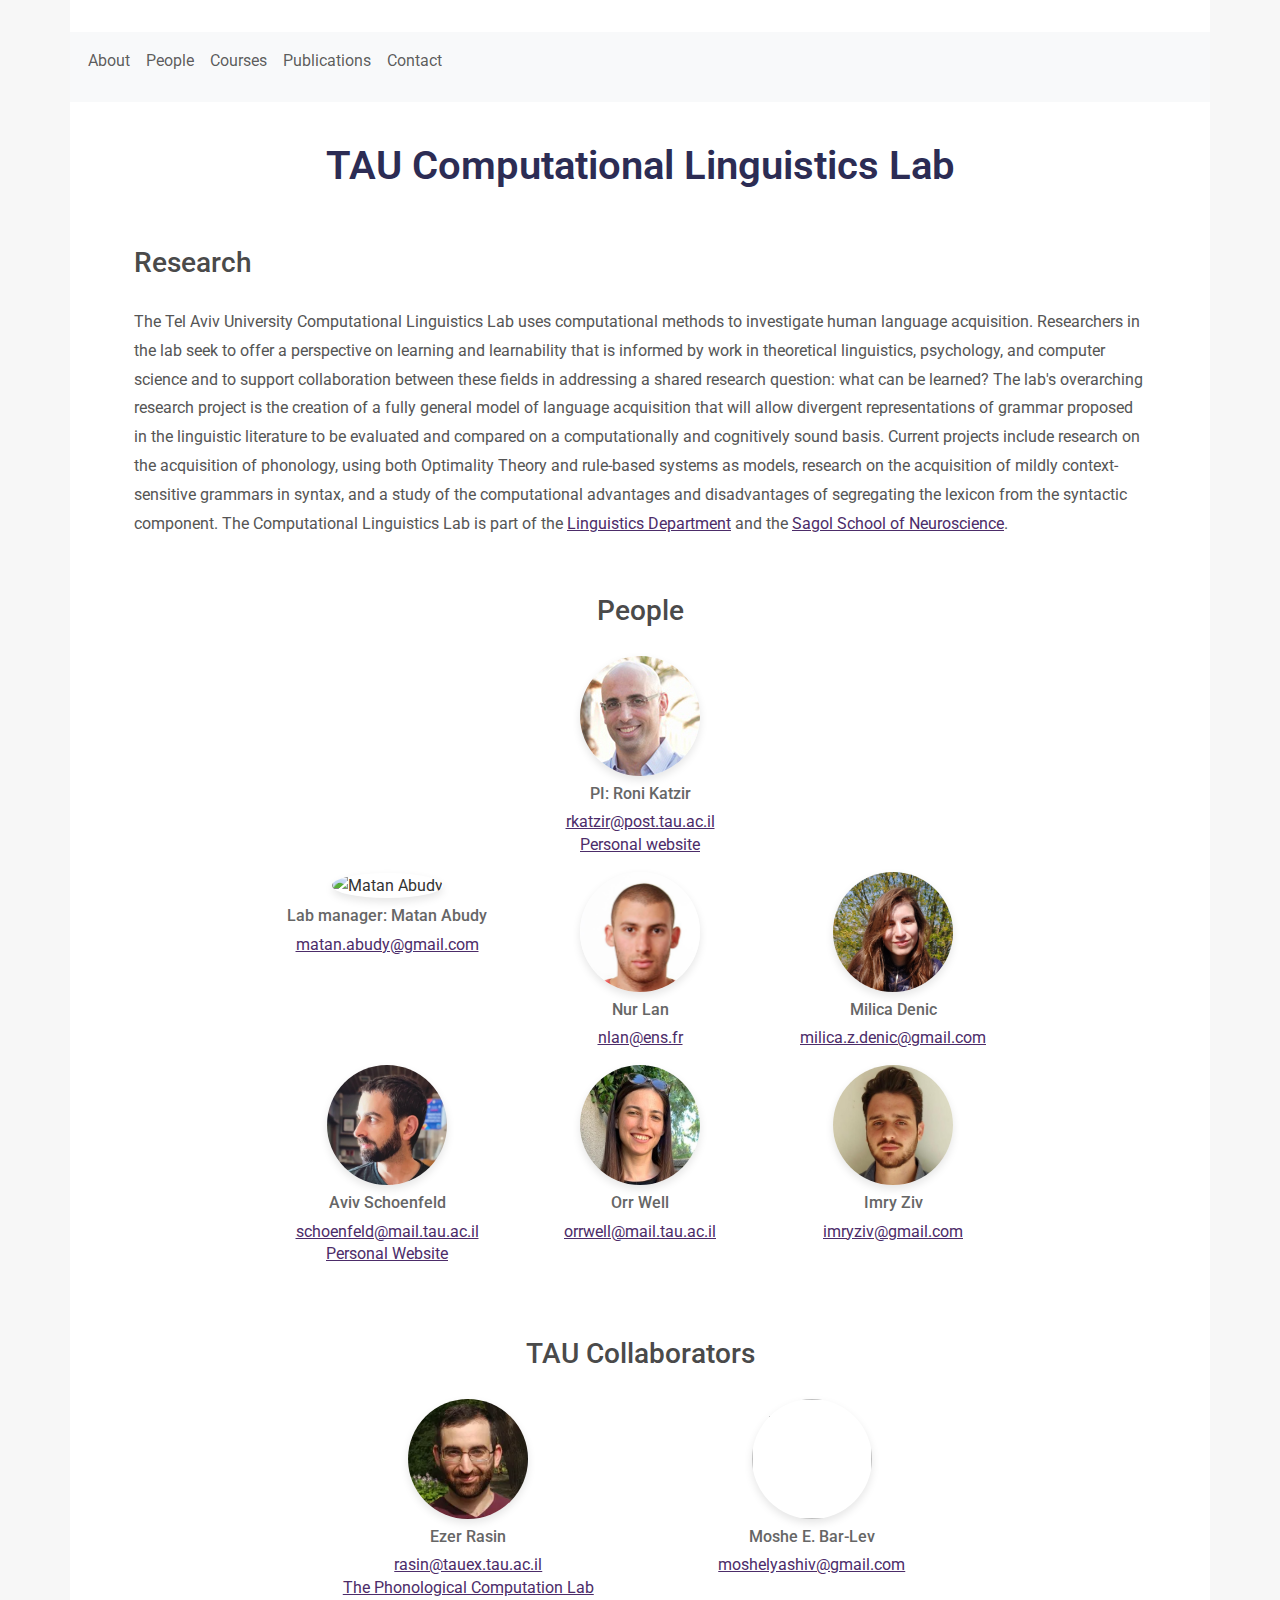
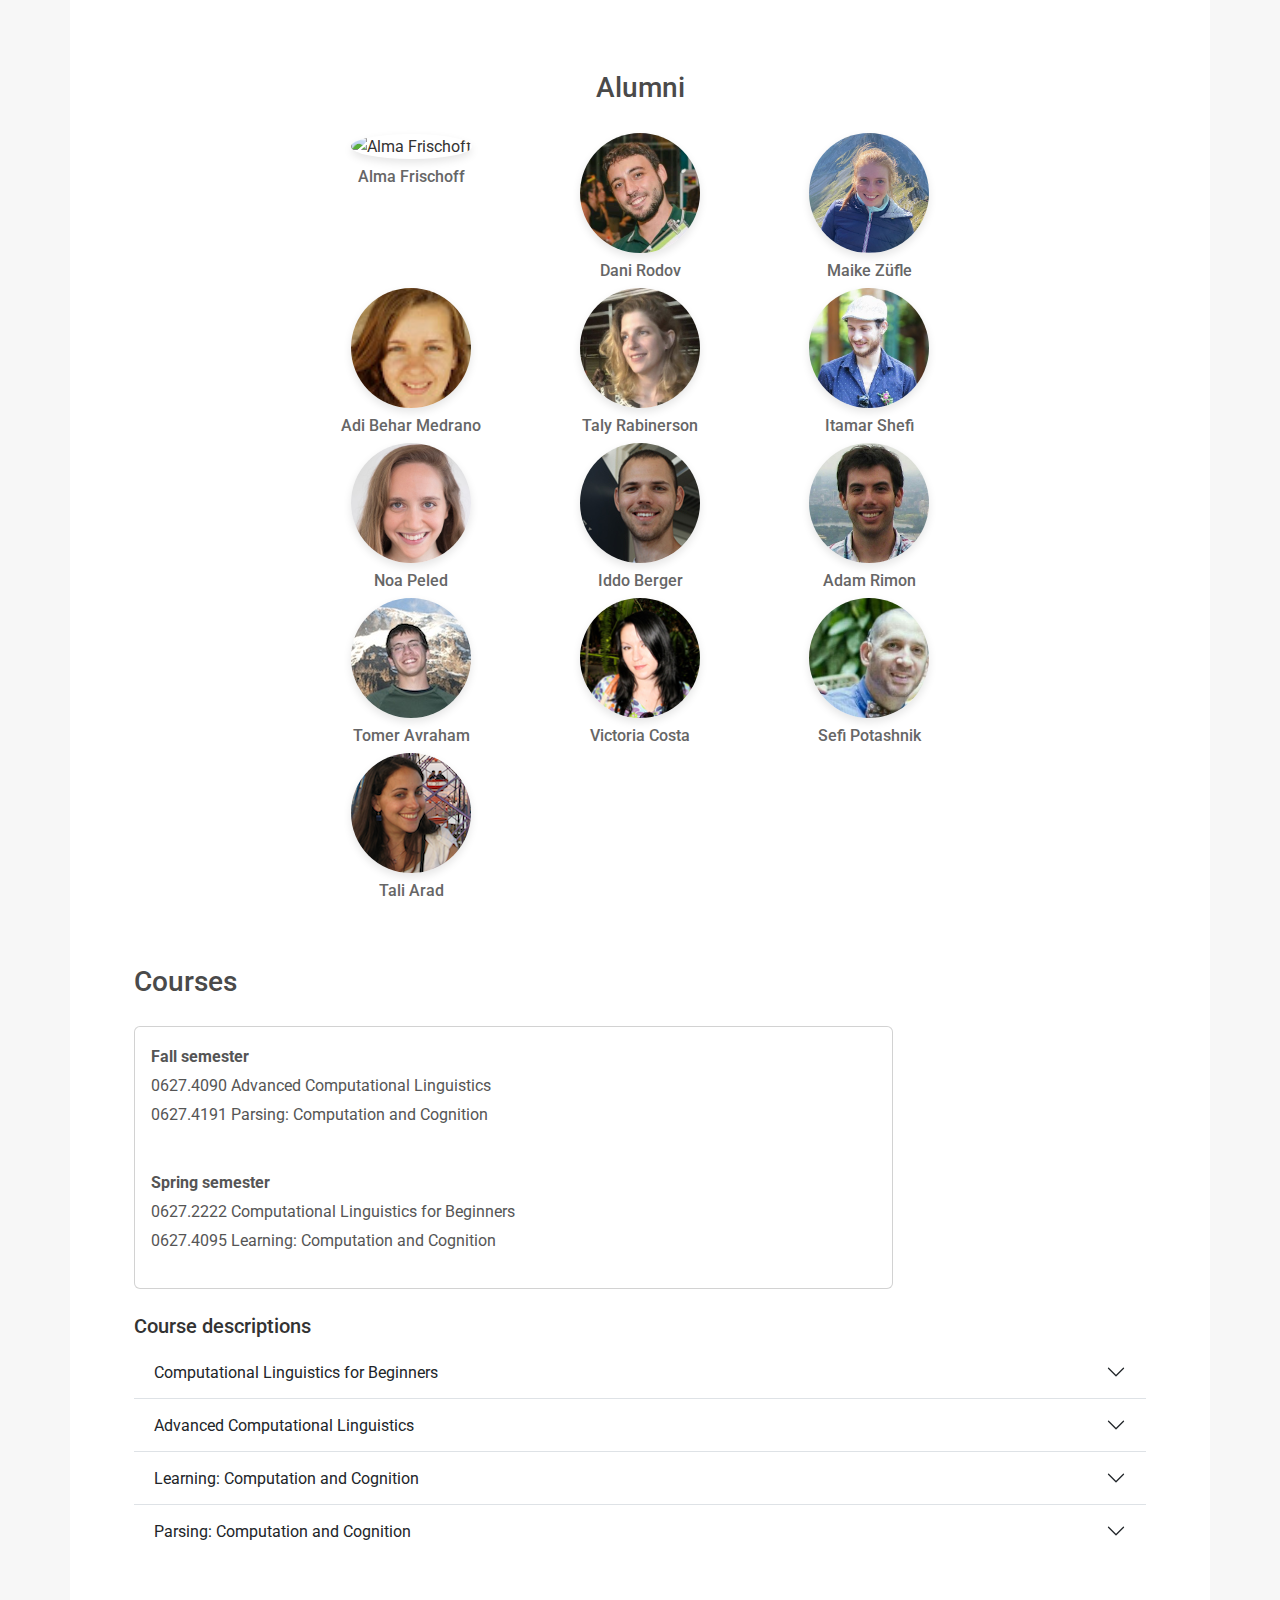
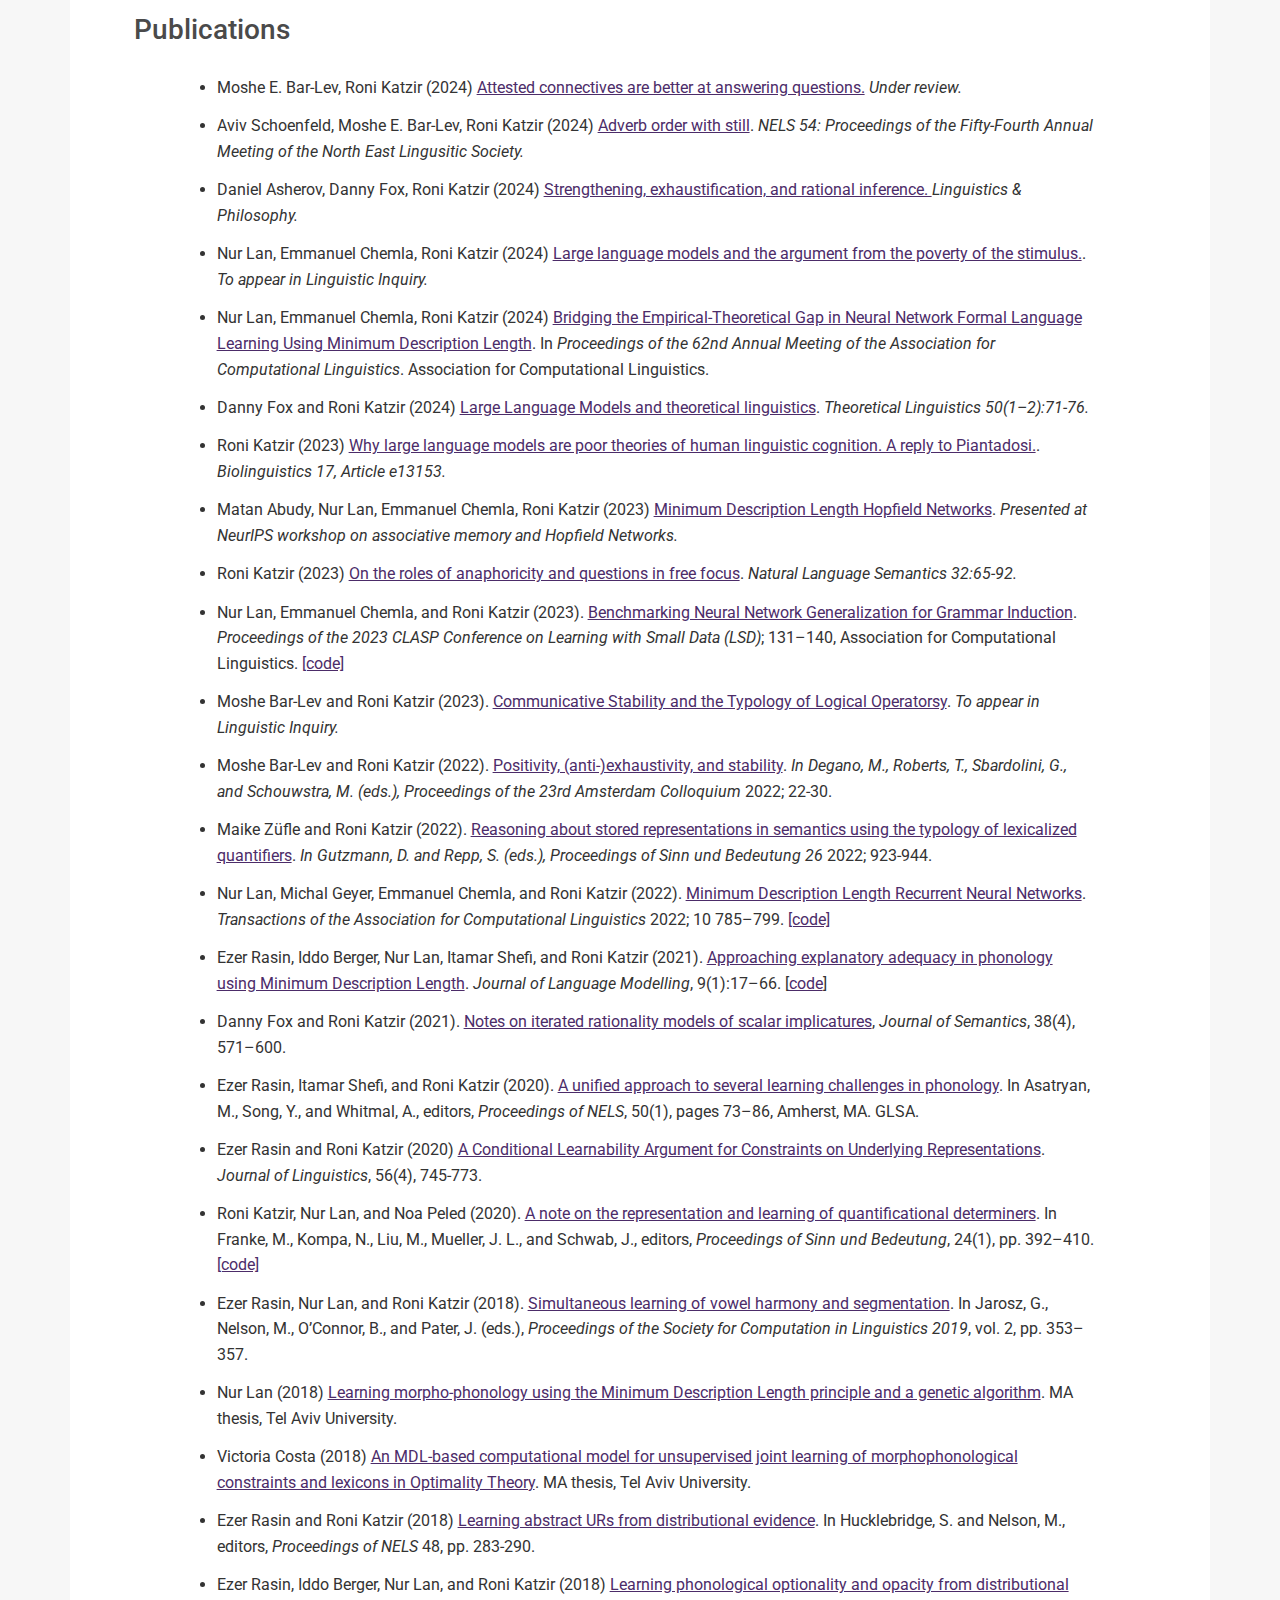
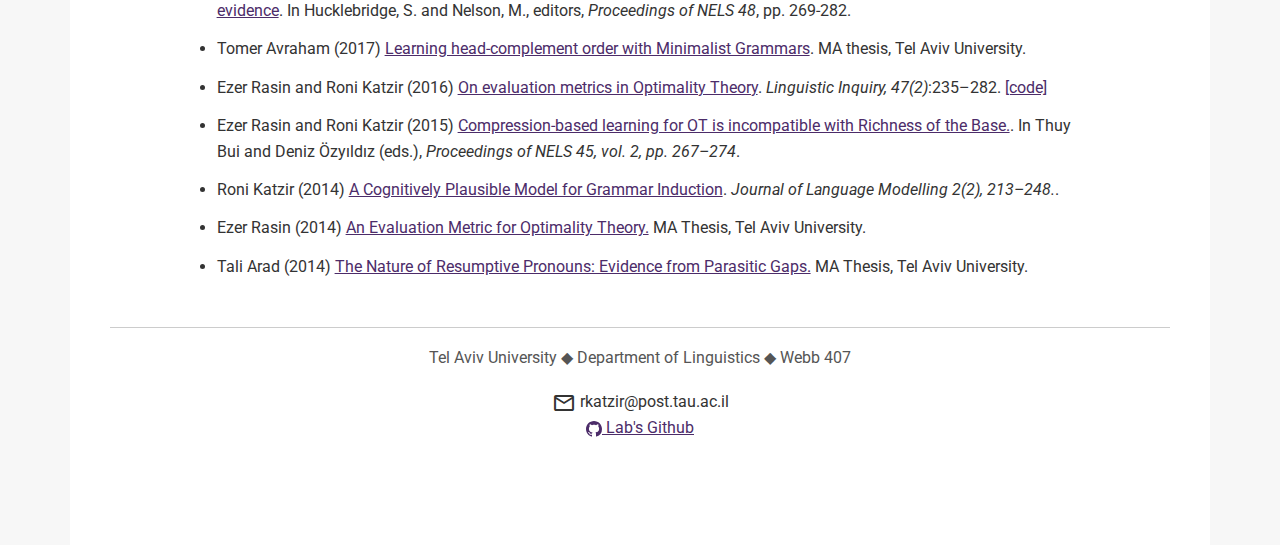
==== commit 356c899f: "Simplify CSS more" ====
--- a/index.html
+++ b/index.html
@@ -10,7 +10,7 @@
     <link rel="stylesheet" type="text/css" href="style.css" />
     <link rel="preconnect" href="https://fonts.googleapis.com">
     <link rel="preconnect" href="https://fonts.gstatic.com" crossorigin>
-    <link href="https://fonts.googleapis.com/css2?family=Montserrat&family=Roboto&family=IM+Fell+French+Canon&family=Noto+Sans+Mono&family=Ubuntu&display=swap" rel="stylesheet">
+    <link href="https://fonts.googleapis.com/css2?family=Roboto&display=swap" rel="stylesheet">
     <link href="https://fonts.googleapis.com/icon?family=Material+Icons" rel="stylesheet">
     <title>TAU Computational Linguistics Lab</title>
 </head>
@@ -18,7 +18,7 @@
 <body>
     <div class="container-lg home">
         <nav class="navbar navbar-expand-lg navbar-light bg-light sticky-top">
-            <div class="container-lg" style="padding-left: 10px;">
+            <div class="container-lg text-center" style="padding-left: 10px;">
                 <button class="navbar-toggler" type="button" data-bs-toggle="collapse" data-bs-target="#navbarNav" aria-controls="navbarNav" aria-expanded="false" aria-label="Toggle navigation">
                     <span class="navbar-toggler-icon"></span>
                 </button>
--- a/style.css
+++ b/style.css
@@ -1,16 +1,13 @@
 :root {
     --primary-color: #4C2C69;
-    --accent-color: #A56CC1;
     --background-color: #f7f7f7;
     --text-color: #333;
     --heading-color: #2C2C54;
     --secondary-text-color: #4A4A4A;
     --light-text-color: #555;
     --link-hover-color: #A56CC1;
-    --font-family: 'Helvetica Neue', Arial, sans-serif;
+    --font-family: 'Roboto', sans-serif;
     --font-size-base: 1rem;
-    --font-size-lg: 2.5rem;
-    --font-size-sm: 0.875rem;
     --line-height-base: 1.6;
     --line-height-lg: 1.8;
     --margin-base: 1rem;
@@ -21,6 +18,7 @@
 body {
     background: var(--background-color);
     font-family: var(--font-family);
+    font-size: var(--font-size-base);
     font-weight: 400;
     color: var(--text-color);
     line-height: var(--line-height-base);
@@ -28,8 +26,16 @@
     margin: 0;
 }
 
+a {
+    color: var(--primary-color);
+    transition: color 0.3s ease;
+}
+
+a:hover {
+    color: var(--link-hover-color);
+}
+
 h1 {
-    font-size: var(--font-size-lg);
     text-align: center;
     font-weight: 600;
     color: var(--heading-color);
@@ -37,14 +43,12 @@
 }
 
 h3 {
-    font-size: 1.8rem;
     line-height: var(--line-height-lg);
     margin-bottom: 1.2rem;
     color: var(--secondary-text-color);
 }
 
 p {
-    font-size: var(--font-size-base);
     line-height: var(--line-height-lg);
     margin-bottom: var(--margin-base);
     color: var(--light-text-color);
@@ -52,16 +56,10 @@
 
 li {
     margin-bottom: 0.8rem;
-    font-size: var(--font-size-base);
-}
-
-h1, h2, h3, h4, h5, h6, a {
-    color: var(--primary-color);
 }
 
 h6 {
     margin-top: 0.5rem;
-    font-size: 1.1rem;
     font-weight: 500;
     color: #666;
 }
@@ -79,14 +77,6 @@
 
 .text-div {
     margin: 1.5rem;
-}
-
-.container-lg {
-    padding: 0;
-}
-
-.syllabus {
-    font-size: var(--font-size-sm);
 }
 
 .card-body {
@@ -117,16 +107,7 @@
 
 .person-text {
     line-height: 1.4;
-    font-size: var(--font-size-base);
     margin-top: 0.5rem;
-}
-
-a {
-    transition: color 0.3s ease;
-}
-
-a:hover {
-    color: var(--link-hover-color);
 }
 
 .publication-list {
@@ -141,7 +122,6 @@
 
 .inline-icon {
     vertical-align: middle;
-    font-size: 1.25rem;
 }
 
 @media (max-width: 1199.98px) {
@@ -170,16 +150,16 @@
 }
 
 @media (max-width: 480px) {
-    p, li {
-        font-size: 0.875rem;
-    }
-
     h1 {
         font-size: calc(1.5rem + 1vw);
     }
 
     h3 {
         font-size: 1.25rem;
+    }
+
+    p, li {
+        font-size: 0.875rem;
     }
 
     .contact {
